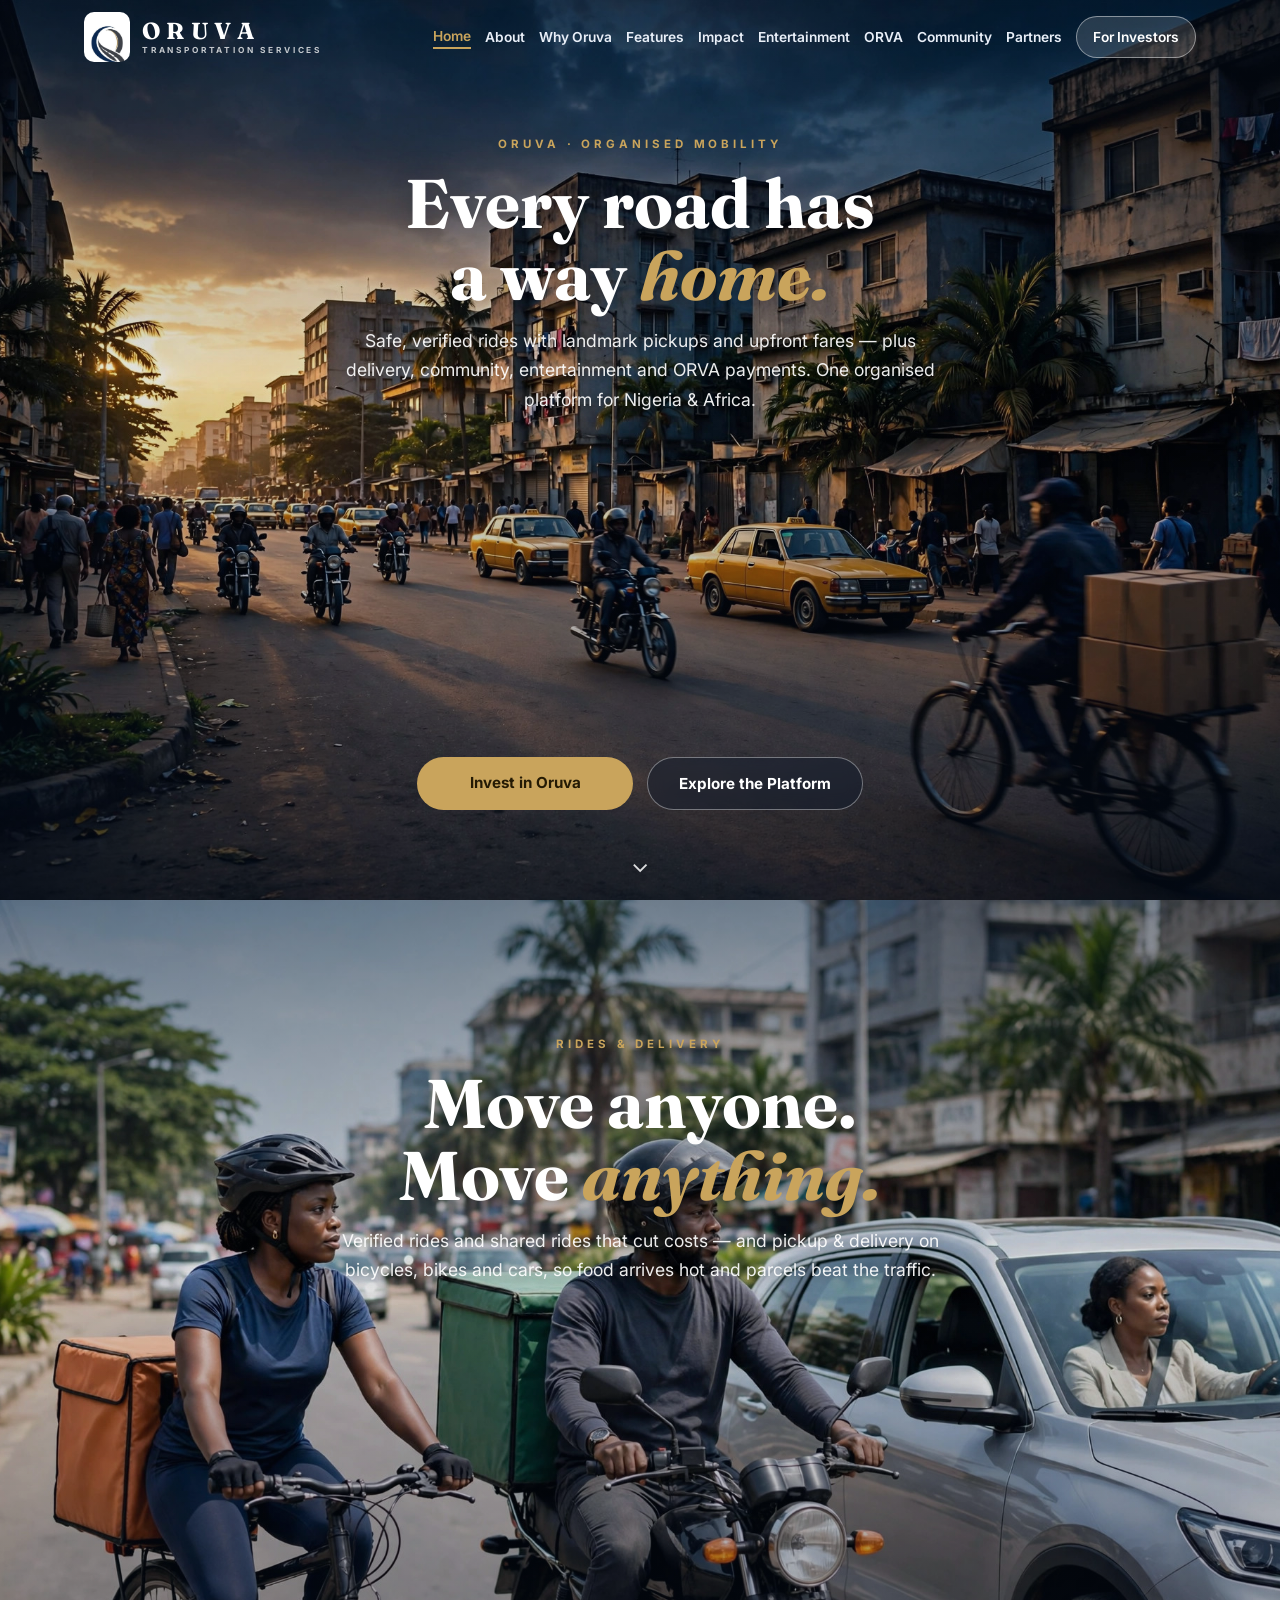
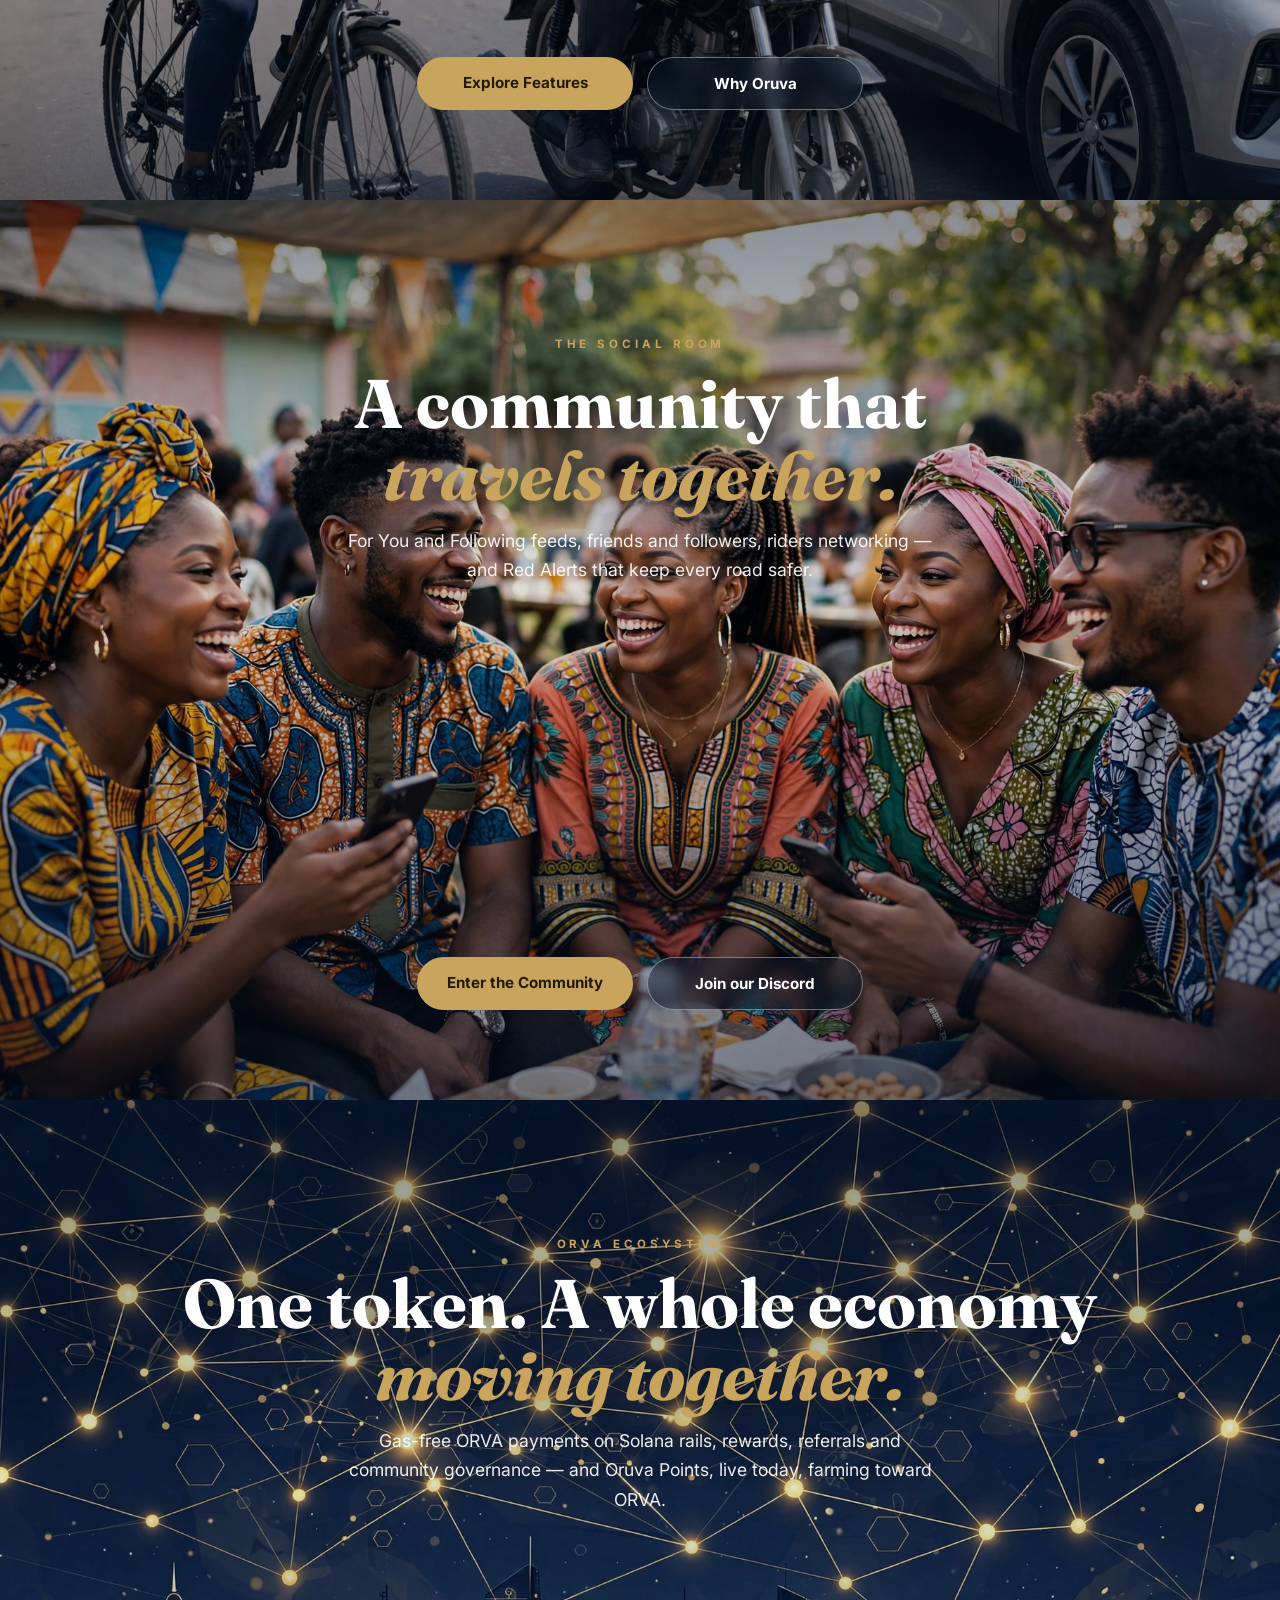
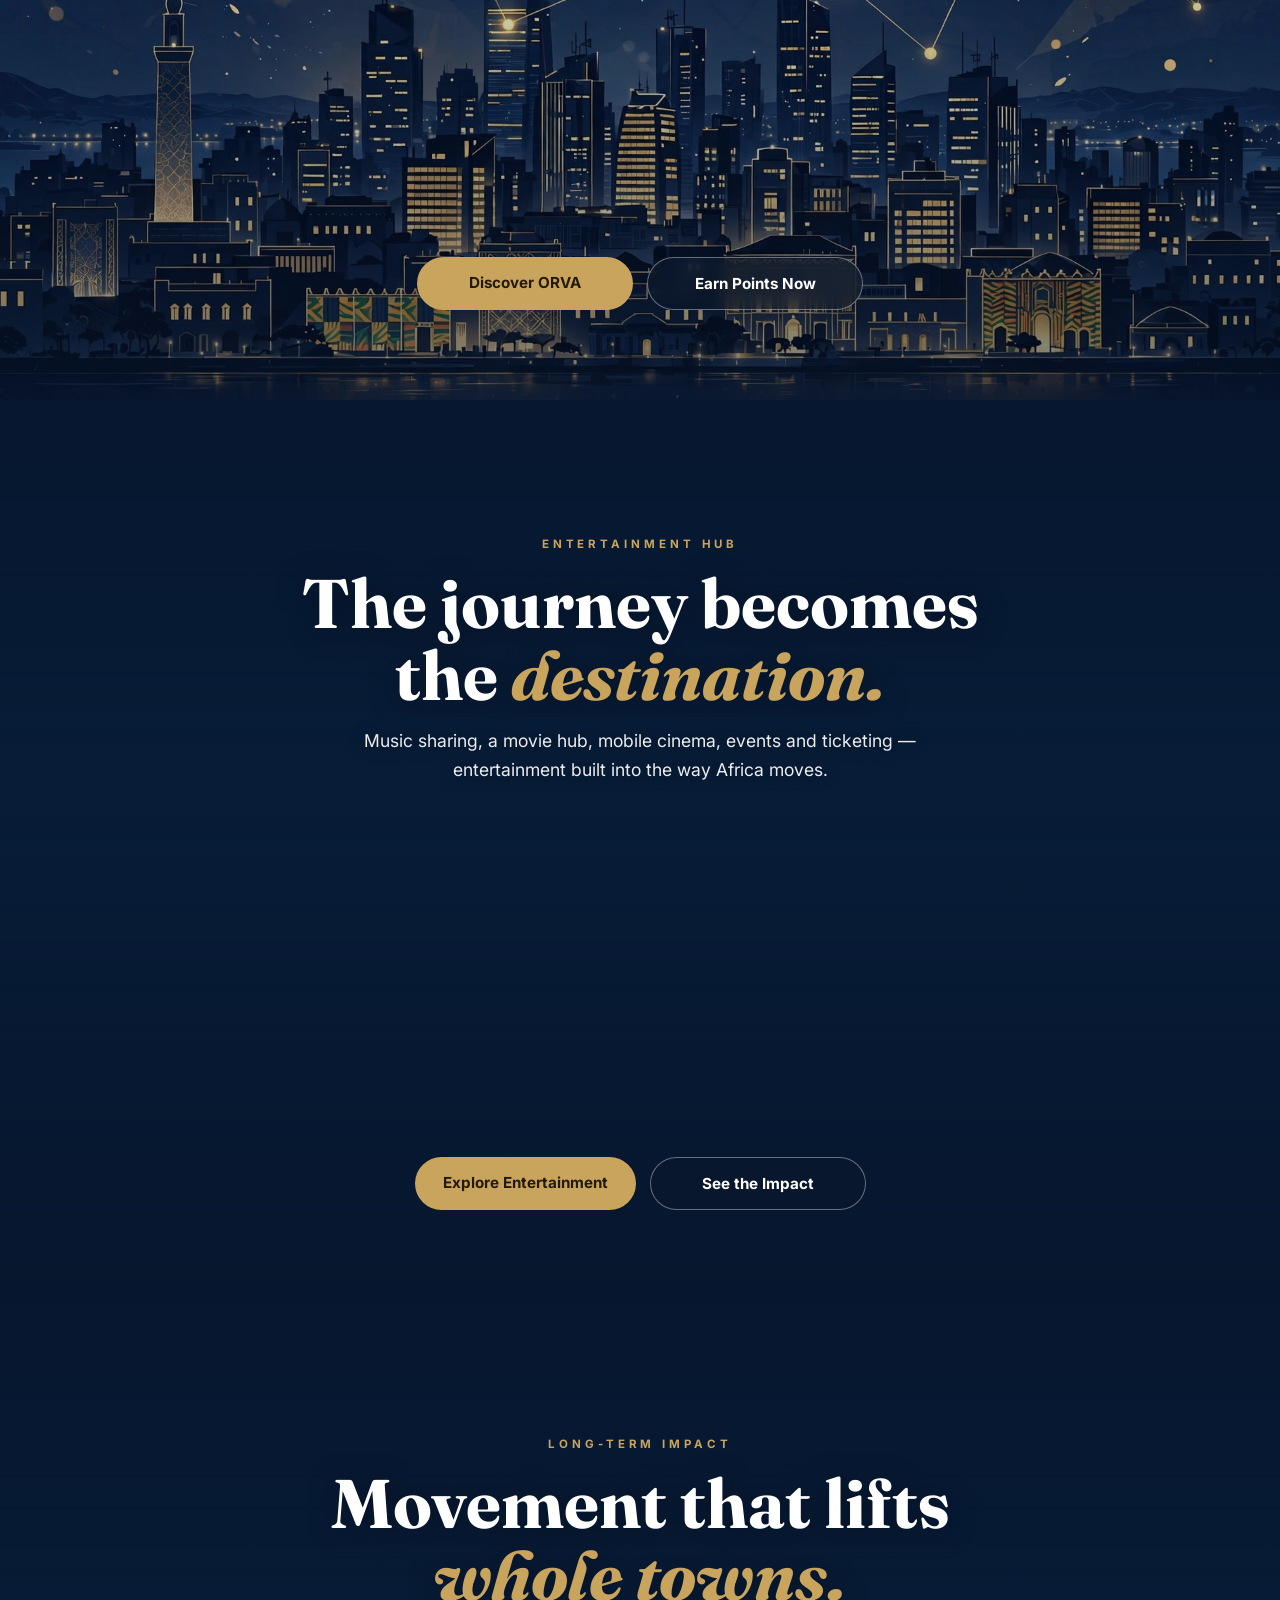
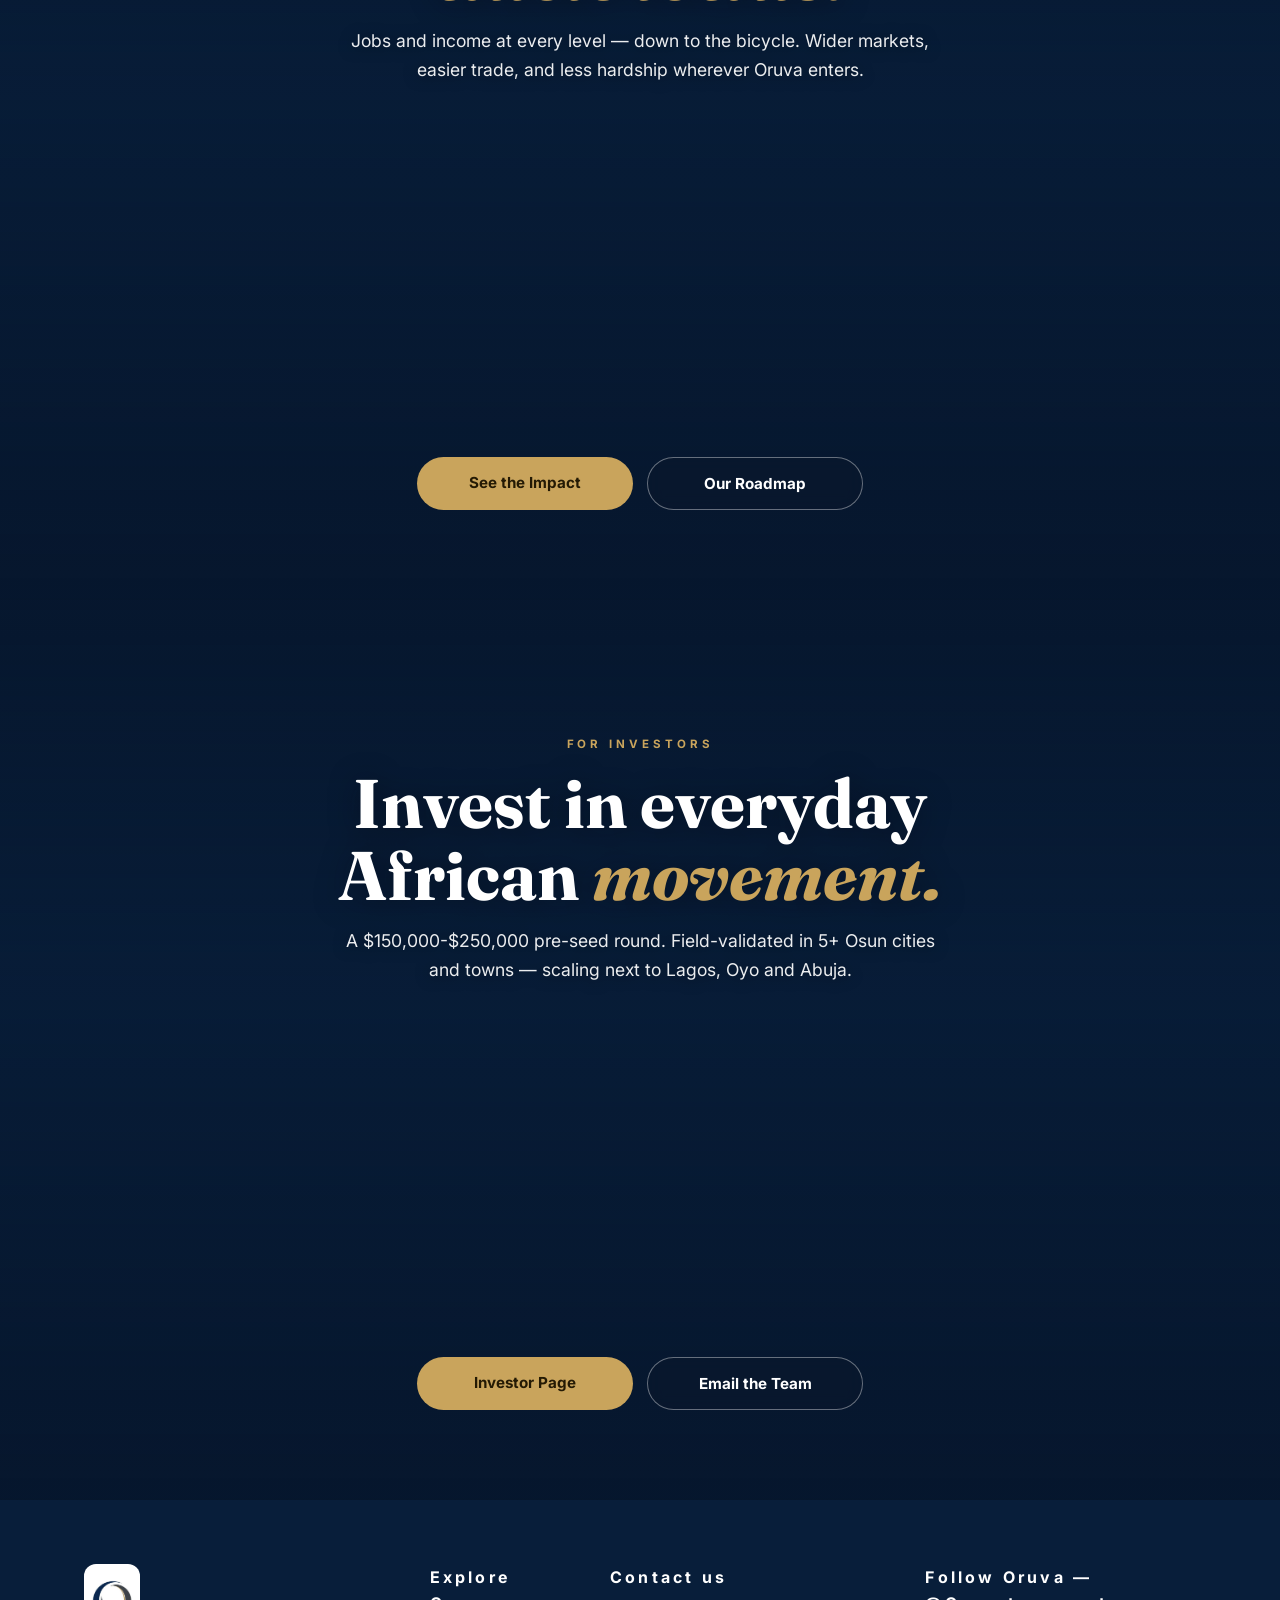
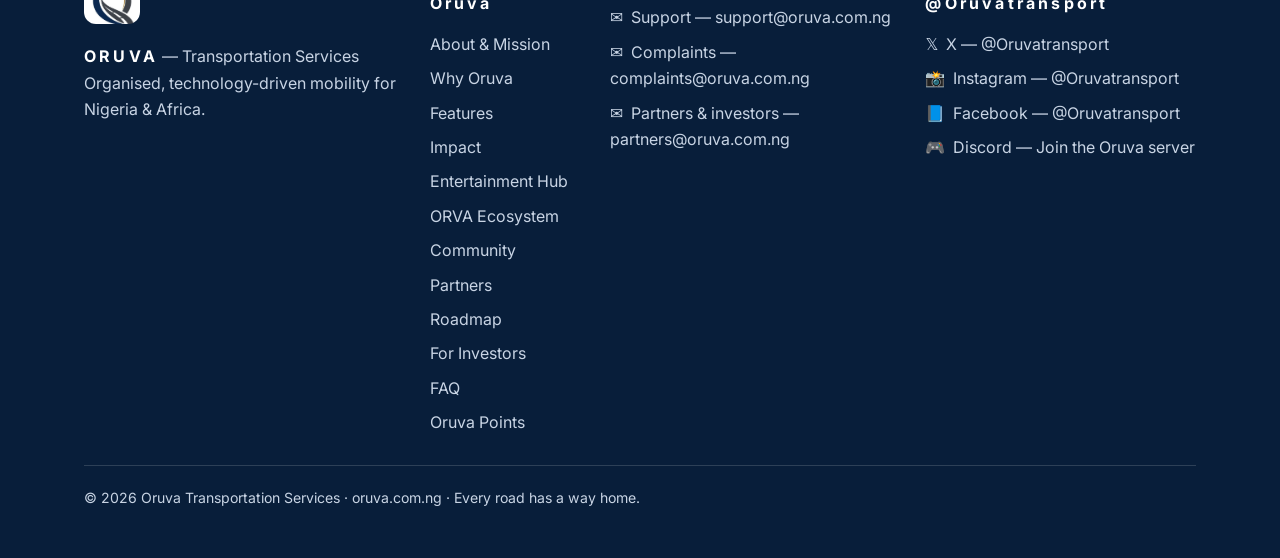
==== index.html @ f787a834 "Give every page a unique header and footer picture" ====
<!DOCTYPE html>
<html lang="en" class="snap-html">
<head>
<meta charset="UTF-8">
<meta name="viewport" content="width=device-width, initial-scale=1.0">
<title>Oruva Transportation Services — Organised Mobility for Nigeria & Africa | oruva.com.ng</title>
<meta name="description" content="Oruva is building the organised mobility ecosystem Nigeria deserves: safe verified rides, shared rides, landmark pickups, upfront fares, fiat and ORVA blockchain payments, an entertainment hub, rider community and real income opportunities for drivers and businesses.">
<link rel="canonical" href="https://oruva.com.ng/">
<meta property="og:type" content="website">
<meta property="og:site_name" content="Oruva Transportation Services">
<meta property="og:title" content="Oruva Transportation Services — Organised Mobility for Nigeria & Africa | oruva.com.ng">
<meta property="og:description" content="Oruva is building the organised mobility ecosystem Nigeria deserves: safe verified rides, shared rides, landmark pickups, upfront fares, fiat and ORVA blockchain payments, an entertainment hub, rider community and real income opportunities for drivers and businesses.">
<meta property="og:url" content="https://oruva.com.ng/">
<meta property="og:image" content="https://oruva.com.ng/assets/oruva-logo.jpg">
<meta name="twitter:card" content="summary_large_image">
<link rel="icon" href="assets/oruva-mark.jpg">
<link rel="preconnect" href="https://fonts.googleapis.com">
<link rel="preconnect" href="https://fonts.gstatic.com" crossorigin>
<link href="https://fonts.googleapis.com/css2?family=Fraunces:opsz,wght@9..144,500;9..144,600;9..144,700&family=Inter:wght@400;500;600;700;800&display=swap" rel="stylesheet">
<link rel="stylesheet" href="styles.css?v=4">
</head>
<body class="tesla-home">
<header class="site-header overlay" id="top">
  <div class="wrap header-inner">
    <a class="brand" href="index.html" aria-label="Oruva home">
      <img src="assets/oruva-mark.jpg" alt="Oruva emblem" class="brand-mark">
      <span class="brand-text">ORUVA<small>TRANSPORTATION SERVICES</small></span>
    </a>
    <button class="nav-toggle" id="navToggle" aria-label="Open menu" aria-expanded="false">☰</button>
    <nav class="main-nav" id="mainNav" aria-label="Main navigation">
      <a href="index.html" class="active">Home</a>
      <a href="about.html">About</a>
      <a href="why-oruva.html">Why Oruva</a>
      <a href="features.html">Features</a>
      <a href="impact.html">Impact</a>
      <a href="entertainment.html">Entertainment</a>
      <a href="orva.html">ORVA</a>
      <a href="community.html">Community</a>
      <a href="partners.html">Partners</a>
      <a class="nav-cta" href="investors.html">For Investors</a>
    </nav>
  </div>
</header>
<main>
<section class="panel" id="home">
    <div class="panel-bg" style="--hero-img:url('assets/img/hero-street.jpg');--hero-pos:center"></div>
    <div class="panel-top reveal">
      <p class="panel-eyebrow">Oruva · Organised Mobility</p>
      <h1>Every road has<br>a way <em>home.</em></h1>
      <p class="panel-sub">Safe, verified rides with landmark pickups and upfront fares — plus delivery, community, entertainment and ORVA payments. One organised platform for Nigeria & Africa.</p>
    </div>
    <div class="panel-actions reveal"><a class="pbtn pbtn-gold" href="investors.html">Invest in Oruva</a><a class="pbtn pbtn-glass" href="#rides">Explore the Platform</a></div><a class="scroll-cue" href="#rides" aria-label="Scroll to explore">⌄</a>
  </section>
  <section class="panel" id="rides">
    <div class="panel-bg" style="--hero-img:url('assets/img/hero-transport.jpg');--hero-pos:center"></div>
    <div class="panel-top reveal">
      <p class="panel-eyebrow">Rides & Delivery</p>
      <h2>Move anyone.<br>Move <em>anything.</em></h2>
      <p class="panel-sub">Verified rides and shared rides that cut costs — and pickup & delivery on bicycles, bikes and cars, so food arrives hot and parcels beat the traffic.</p>
    </div>
    <div class="panel-actions reveal"><a class="pbtn pbtn-gold" href="features.html">Explore Features</a><a class="pbtn pbtn-glass" href="why-oruva.html">Why Oruva</a></div>
  </section>
  <section class="panel" id="community">
    <div class="panel-bg" style="--hero-img:url('assets/img/hero-community.jpg');--hero-pos:top"></div>
    <div class="panel-top reveal">
      <p class="panel-eyebrow">The Social Room</p>
      <h2>A community that<br><em>travels together.</em></h2>
      <p class="panel-sub">For You and Following feeds, friends and followers, riders networking — and Red Alerts that keep every road safer.</p>
    </div>
    <div class="panel-actions reveal"><a class="pbtn pbtn-gold" href="community.html">Enter the Community</a><a class="pbtn pbtn-glass" href="https://discord.gg/6G67trYsMw">Join our Discord</a></div>
  </section>
  <section class="panel" id="orva">
    <div class="panel-bg" style="--hero-img:url('assets/img/hero-blockchain.jpg');--hero-pos:center"></div>
    <div class="panel-top reveal">
      <p class="panel-eyebrow">ORVA Ecosystem</p>
      <h2>One token. A whole economy<br><em>moving together.</em></h2>
      <p class="panel-sub">Gas-free ORVA payments on Solana rails, rewards, referrals and community governance — and Oruva Points, live today, farming toward ORVA.</p>
    </div>
    <div class="panel-actions reveal"><a class="pbtn pbtn-gold" href="orva.html">Discover ORVA</a><a class="pbtn pbtn-glass" href="https://points.oruva.com.ng">Earn Points Now</a></div>
  </section>
  <section class="panel" id="entertainment">
    <div class="panel-bg" style="--hero-img:url('assets/img/hero-cinema.jpg');--hero-pos:center"></div>
    <div class="panel-top reveal">
      <p class="panel-eyebrow">Entertainment Hub</p>
      <h2>The journey becomes<br>the <em>destination.</em></h2>
      <p class="panel-sub">Music sharing, a movie hub, mobile cinema, events and ticketing — entertainment built into the way Africa moves.</p>
    </div>
    <div class="panel-actions reveal"><a class="pbtn pbtn-gold" href="entertainment.html">Explore Entertainment</a><a class="pbtn pbtn-glass" href="impact.html">See the Impact</a></div>
  </section>
  <section class="panel" id="impact">
    <div class="panel-bg" style="--hero-img:url('assets/img/hero-bus.jpg');--hero-pos:center"></div>
    <div class="panel-top reveal">
      <p class="panel-eyebrow">Long-Term Impact</p>
      <h2>Movement that lifts<br><em>whole towns.</em></h2>
      <p class="panel-sub">Jobs and income at every level — down to the bicycle. Wider markets, easier trade, and less hardship wherever Oruva enters.</p>
    </div>
    <div class="panel-actions reveal"><a class="pbtn pbtn-gold" href="impact.html">See the Impact</a><a class="pbtn pbtn-glass" href="roadmap.html">Our Roadmap</a></div>
  </section>
  <section class="panel" id="invest">
    <div class="panel-bg" style="--hero-img:url('assets/img/hero-highway.jpg');--hero-pos:center"></div>
    <div class="panel-top reveal">
      <p class="panel-eyebrow">For Investors</p>
      <h2>Invest in everyday<br>African <em>movement.</em></h2>
      <p class="panel-sub">A $150,000-$250,000 pre-seed round. Field-validated in 5+ Osun cities and towns — scaling next to Lagos, Oyo and Abuja.</p>
    </div>
    <div class="panel-actions reveal"><a class="pbtn pbtn-gold" href="investors.html">Investor Page</a><a class="pbtn pbtn-glass" href="mailto:partners@oruva.com.ng">Email the Team</a></div>
  </section>
</main>
<footer class="site-footer">
  <div class="wrap footer-inner">
    <div>
      <img src="assets/oruva-mark.jpg" alt="Oruva emblem" class="footer-mark">
      <p><strong>ORUVA</strong> — Transportation Services<br>Organised, technology-driven mobility for Nigeria &amp; Africa.</p>
    </div>
    <nav aria-label="Footer">
      <strong class="footer-heading">Explore Oruva</strong>
      <a href="about.html">About &amp; Mission</a><a href="why-oruva.html">Why Oruva</a><a href="features.html">Features</a>
      <a href="impact.html">Impact</a><a href="entertainment.html">Entertainment Hub</a><a href="orva.html">ORVA Ecosystem</a>
      <a href="community.html">Community</a><a href="partners.html">Partners</a><a href="roadmap.html">Roadmap</a>
      <a href="investors.html">For Investors</a><a href="faq.html">FAQ</a>
      <a href="https://points.oruva.com.ng">Oruva Points</a>
    </nav>
    <nav aria-label="Contact Oruva by email">
      <strong class="footer-heading">Contact us</strong>
      <a href="mailto:support@oruva.com.ng">✉️ &nbsp;Support — support@oruva.com.ng</a>
      <a href="mailto:complaints@oruva.com.ng">✉️ &nbsp;Complaints — complaints@oruva.com.ng</a>
      <a href="mailto:partners@oruva.com.ng">✉️ &nbsp;Partners &amp; investors — partners@oruva.com.ng</a>
    </nav>
    <nav aria-label="Official social media">
      <strong class="footer-heading">Follow Oruva — @Oruvatransport</strong>
      <a href="https://x.com/Oruvatransport" target="_blank" rel="noopener">𝕏 &nbsp;X — @Oruvatransport</a>
      <a href="https://www.instagram.com/Oruvatransport" target="_blank" rel="noopener">📸 &nbsp;Instagram — @Oruvatransport</a>
      <a href="https://www.facebook.com/Oruvatransport" target="_blank" rel="noopener">📘 &nbsp;Facebook — @Oruvatransport</a>
      <a href="https://discord.gg/6G67trYsMw" target="_blank" rel="noopener">🎮 &nbsp;Discord — Join the Oruva server</a>
    </nav>
    <p class="footer-base">© 2026 Oruva Transportation Services · oruva.com.ng · Every road has a way home.</p>
  </div>
</footer>
<script src="app.js?v=2"></script>
</body>
</html>
---- styles.css ----
:root{
  --navy:#081e3a; --navy2:#0b2a4a; --ink:#1c2430; --muted:#5b6675;
  --gold:#c9a45c; --gold-dark:#a9853d; --ivory:#f7f5f0; --card:#ffffff;
  --line:#e6e0d2; --radius:18px;
  --shadow:0 18px 50px rgba(8,30,58,.14);
}
*{box-sizing:border-box} html{scroll-behavior:smooth;scroll-padding-top:96px}
body{margin:0;font-family:Inter,system-ui,-apple-system,"Segoe UI",sans-serif;color:var(--ink);background:#fff;line-height:1.65}
h1,h2,h3{font-family:Fraunces,Georgia,serif;line-height:1.15;color:var(--navy);margin:0 0 .6em}
h2{font-size:clamp(1.9rem,4vw,2.9rem)} h3{font-size:1.25rem}
p{margin:0 0 1em} a{color:var(--navy2)} img{max-width:100%}
.wrap{max-width:1160px;margin:0 auto;padding:0 24px}
.eyebrow{text-transform:uppercase;letter-spacing:.22em;font-size:.78rem;font-weight:800;color:var(--gold-dark);margin-bottom:14px}
.eyebrow.gold{color:var(--gold)}
.section{padding:96px 0}.section-soft{background:var(--ivory)}
.section-dark{background:linear-gradient(160deg,var(--navy) 0%,var(--navy2) 70%,#123a63 100%);color:#e9eef5}
.section-dark h2,.section-dark h3{color:#fff}
.subhead{font-size:1.45rem;margin-top:44px}
.section-intro{max-width:760px;font-size:1.08rem;color:var(--muted)}
.section-dark .subhead{font-size:1.45rem;margin-top:44px}
.section-intro{color:#c8d4e4}
.note{font-size:.92rem;color:var(--muted);max-width:760px}
.light-note{color:#b9c8db}
.two-col{display:grid;grid-template-columns:1fr 1fr;gap:36px;font-size:1.05rem}
.two-col.light{color:#dbe5f1}

/* Header */
.site-header{position:sticky;top:0;z-index:50;background:rgba(255,255,255,.94);backdrop-filter:blur(10px);border-bottom:1px solid var(--line)}
.header-inner{display:flex;align-items:center;justify-content:space-between;gap:20px;padding-top:12px;padding-bottom:12px}
.brand{display:flex;align-items:center;gap:12px;text-decoration:none;color:var(--navy)}
.brand-mark{width:46px;height:50px;object-fit:cover;border-radius:10px}
.brand-text{font-family:Fraunces,Georgia,serif;font-weight:700;font-size:1.45rem;letter-spacing:.28em;line-height:1;display:flex;flex-direction:column;gap:4px}
.brand-text small{font-family:Inter,sans-serif;font-size:.52rem;letter-spacing:.34em;font-weight:700;color:var(--gold-dark)}
.main-nav{display:flex;gap:18px;align-items:center;flex-wrap:wrap}
.main-nav a{text-decoration:none;font-size:.9rem;font-weight:600;color:var(--ink);white-space:nowrap}
.main-nav a:hover{color:var(--gold-dark)}
.main-nav .nav-cta{background:var(--navy);color:#fff;padding:9px 16px;border-radius:999px}
.main-nav .nav-cta:hover{background:var(--gold-dark);color:#fff}
.nav-toggle{display:none;background:none;border:1px solid var(--line);border-radius:10px;font-size:1.2rem;padding:6px 12px;cursor:pointer}

/* Hero */
.hero{background:radial-gradient(1000px 500px at 85% -10%,#f3e8cf 0%,transparent 55%),linear-gradient(180deg,#fdfcf9,var(--ivory));padding:84px 0 96px}
.hero-grid{display:grid;grid-template-columns:1.15fr .85fr;gap:52px;align-items:center}
.hero h1{font-size:clamp(2.7rem,6vw,4.4rem)}
.hero h1 em{font-style:italic;color:var(--gold-dark)}
.lede{font-size:1.14rem;color:#3c4757;max-width:620px}
.hero-actions{display:flex;gap:14px;flex-wrap:wrap;margin:28px 0 36px}
.btn{display:inline-block;text-decoration:none;font-weight:700;padding:14px 26px;border-radius:999px;transition:.2s}
.btn-gold{background:var(--gold);color:var(--navy)}
.btn-gold:hover{background:var(--gold-dark);color:#fff}
.btn-ghost{border:2px solid var(--navy);color:var(--navy)}
.btn-ghost:hover{background:var(--navy);color:#fff}
.btn-ghost-light{border:2px solid #fff;color:#fff}
.btn-ghost-light:hover{background:#fff;color:var(--navy)}
.hero-stats{list-style:none;display:grid;grid-template-columns:repeat(3,1fr);gap:18px;padding:0;margin:0}
.hero-stats strong{display:block;font-family:Fraunces,serif;font-size:2rem;color:var(--navy)}
.hero-stats span{font-size:.85rem;color:var(--muted)}
.hero-card{background:#fff;border:1px solid var(--line);border-radius:24px;box-shadow:var(--shadow);padding:22px;text-align:center}
.hero-card img{border-radius:14px}
.hero-card-note{margin-top:14px;font-size:.9rem;color:var(--muted)}
.dot{display:inline-block;width:9px;height:9px;border-radius:50%;background:#2e9e5b;margin-right:6px}

/* Cards */
.cards{display:grid;gap:20px;margin-top:36px}
.cards-3{grid-template-columns:repeat(3,1fr)}
.card{background:var(--card);border:1px solid var(--line);border-radius:var(--radius);padding:26px;box-shadow:0 6px 24px rgba(8,30,58,.05)}
.card .icon{font-size:1.5rem;display:block;margin-bottom:10px}
.dark-card{background:rgba(255,255,255,.06);border-color:rgba(255,255,255,.16);color:#e9eef5}
.dark-card p{color:#c8d4e4}

/* Compare */
.compare{display:grid;grid-template-columns:1fr 1fr;gap:22px;margin-top:36px}
.compare-col{border-radius:var(--radius);padding:30px}
.problem-col{background:#fdf1ec;border:1px solid #f0d4c8}
.solution-col{background:#eef6ef;border:1px solid #cfe5d2}
.compare-col ul{padding-left:20px;margin:0}.compare-col li{margin-bottom:12px}

/* Gap list */
.gap-list{display:grid;grid-template-columns:1fr 1fr;gap:20px;margin-top:36px}
.gap-item{border-left:4px solid var(--gold);background:var(--ivory);border-radius:0 var(--radius) var(--radius) 0;padding:22px 26px}

/* Partner grid */
.partner-grid{display:grid;grid-template-columns:repeat(3,1fr);gap:14px;margin:30px 0}
.partner-grid span{background:#fff;border:1px solid var(--line);border-radius:999px;padding:12px 18px;text-align:center;font-weight:600;color:var(--navy)}

/* Roadmap */
.roadmap{list-style:none;padding:0;margin:36px 0 0;counter-reset:step}
.roadmap li{position:relative;padding:0 0 32px 64px}
.roadmap li::before{counter-increment:step;content:counter(step);position:absolute;left:0;top:0;width:44px;height:44px;border-radius:50%;background:var(--navy);color:#fff;font-family:Fraunces,serif;font-weight:700;display:flex;align-items:center;justify-content:center}
.roadmap li::after{content:"";position:absolute;left:21px;top:50px;bottom:0;width:2px;background:var(--line)}
.roadmap li:last-child::after{display:none}
.roadmap strong{display:block;font-family:Fraunces,serif;font-size:1.3rem;color:var(--navy);margin-bottom:4px}
.roadmap span{color:var(--muted)}

/* FAQ */
.faq details{background:var(--ivory);border:1px solid var(--line);border-radius:14px;padding:18px 22px;margin-bottom:12px}
.faq summary{font-weight:700;color:var(--navy);cursor:pointer}
.faq p{margin:10px 0 0;color:#3c4757}

.investor-actions{display:flex;gap:14px;flex-wrap:wrap;margin-top:30px}

/* Footer */
.site-footer{background:var(--navy);color:#c8d4e4;padding:64px 0 34px}
.footer-inner{display:grid;grid-template-columns:1.05fr .5fr .95fr .9fr;gap:30px}
.footer-mark{width:56px;height:60px;object-fit:cover;border-radius:12px;margin-bottom:12px}
.site-footer strong{color:#fff;letter-spacing:.2em}
.site-footer nav{display:flex;flex-direction:column;gap:8px}
.site-footer nav a{color:#c8d4e4;text-decoration:none}.site-footer nav a:hover{color:var(--gold)}
.footer-base{grid-column:1/-1;border-top:1px solid rgba(255,255,255,.15);padding-top:20px;font-size:.88rem}

/* Reveal */
.reveal{opacity:0;transform:translateY(18px);transition:opacity .7s ease,transform .7s ease}
.reveal.visible{opacity:1;transform:none}
@media (prefers-reduced-motion:reduce){.reveal{opacity:1;transform:none;transition:none}html{scroll-behavior:auto}}

/* Responsive */
@media (max-width:980px){
  .cards-3,.partner-grid{grid-template-columns:1fr 1fr}
  .hero-grid,.two-col,.compare,.gap-list,.footer-inner{grid-template-columns:1fr}
  .hero-stats{grid-template-columns:1fr 1fr}
}
@media (max-width:680px){
  .cards-3,.partner-grid,.hero-stats{grid-template-columns:1fr}
  .section{padding:64px 0}
  .nav-toggle{display:block}
  .main-nav{display:none;position:absolute;top:100%;left:0;right:0;background:#fff;flex-direction:column;align-items:flex-start;padding:18px 24px;border-bottom:1px solid var(--line);box-shadow:var(--shadow)}
  .main-nav.open{display:flex}
  .site-header{position:sticky}
  .header-inner{position:relative}
}

.alert-card{border:1.5px solid #d64541;background:#fdf1f0}
.alert-card h3{color:#a02c28}

.footer-heading{display:block;color:#fff;margin-bottom:6px;letter-spacing:.04em}
.footer-static{color:#c8d4e4}

/* === MULTI-PAGE WALLPAPERS & NAV === */
.main-nav{gap:14px}
.main-nav a{font-size:.86rem}
.main-nav a.active{color:var(--gold-dark);border-bottom:2px solid var(--gold)}
.main-nav .nav-cta.active{background:var(--gold-dark);color:#fff;border-bottom:none}
.page-hero{position:relative;padding:118px 0 88px;background:linear-gradient(160deg,var(--navy) 0%,var(--navy2) 72%,#123a63 100%);color:#eaf0f8;overflow:hidden}
.page-hero::before{content:"";position:absolute;inset:0;background:repeating-linear-gradient(45deg,rgba(201,164,92,.05) 0 2px,transparent 2px 16px);pointer-events:none}
.page-hero::after{content:"";position:absolute;right:-70px;top:50%;transform:translateY(-50%);width:400px;height:400px;border-radius:50%;background:url('assets/oruva-mark.jpg') center/cover;opacity:.07;pointer-events:none}
.page-hero.has-img{background-image:linear-gradient(102deg,rgba(5,18,38,.88) 30%,rgba(5,18,38,.55) 65%,rgba(5,18,38,.35)),var(--hero-img);background-size:cover;background-position:var(--hero-pos,center)}
.page-hero.has-img::before{background:linear-gradient(180deg,transparent 55%,rgba(5,18,38,.55))}
.page-hero.tall{padding:148px 0 118px}
.page-hero-inner{position:relative;z-index:2;max-width:800px}
.page-hero h1{color:#fff;font-size:clamp(2.4rem,5.4vw,4rem);margin-bottom:.35em}
.page-hero h1 em{color:var(--gold);font-style:italic}
.page-hero .eyebrow{color:var(--gold)}
.page-hero .hero-sub{font-size:1.16rem;color:#cfdaea;max-width:640px;margin:0}
.page-hero .lede{color:#dbe5f1;font-size:1.14rem;max-width:640px}
.page-hero .hero-actions{display:flex;gap:14px;flex-wrap:wrap;margin-top:28px}
.page-hero .hero-stats{display:flex;gap:34px;flex-wrap:wrap;list-style:none;margin:40px 0 0;padding:24px 0 0;border-top:1px solid rgba(255,255,255,.22)}
.page-hero .hero-stats li{max-width:230px}
.page-hero .hero-stats strong{display:block;font-family:Fraunces,Georgia,serif;font-size:1.9rem;color:var(--gold)}
.page-hero .hero-stats span{font-size:.86rem;color:#c8d4e4}
.explore-grid{display:grid;grid-template-columns:repeat(3,1fr);gap:22px}
.explore-card{display:block;text-decoration:none;background:var(--card);border:1px solid var(--line);border-radius:var(--radius);overflow:hidden;box-shadow:0 6px 24px rgba(8,30,58,.06);transition:transform .25s ease,box-shadow .25s ease}
.explore-card:hover{transform:translateY(-4px);box-shadow:var(--shadow)}
.explore-media{height:150px;background-size:cover;background-position:center;position:relative}
.explore-media.pattern{background:radial-gradient(500px 200px at 85% -20%,rgba(201,164,92,.35),transparent 60%),linear-gradient(150deg,var(--navy),var(--navy2) 75%,#123a63)}
.explore-media.pattern span{position:absolute;inset:0;display:flex;align-items:center;justify-content:center;font-size:2.4rem}
.explore-body{padding:20px 22px 24px}
.explore-body h3{margin-bottom:.35em}
.explore-body p{color:var(--muted);font-size:.96rem;margin:0 0 10px}
.explore-body .go{font-weight:700;color:var(--gold-dark);font-size:.9rem}
.more-band{background:var(--ivory);border-top:1px solid var(--line);padding:36px 0}
.more-band .pills{display:flex;flex-wrap:wrap;gap:10px}
.more-band a.pill{border:1px solid var(--line);background:#fff;border-radius:999px;padding:8px 16px;text-decoration:none;font-size:.88rem;font-weight:600;color:var(--navy)}
.more-band a.pill:hover{border-color:var(--gold);color:var(--gold-dark)}
.more-band a.pill.active{background:var(--navy);color:#fff;border-color:var(--navy)}
.cta-band{background:linear-gradient(150deg,var(--navy),var(--navy2) 75%,#123a63);color:#e9eef5}
.cta-band h2{color:#fff}
.cta-band .hero-actions{display:flex;gap:14px;flex-wrap:wrap;margin-top:10px}
@media (max-width:980px){.explore-grid{grid-template-columns:1fr 1fr}}
@media (max-width:620px){.explore-grid{grid-template-columns:1fr}.page-hero{padding:88px 0 64px}.page-hero.tall{padding:104px 0 84px}}

/* === V3: LIVING WALLPAPERS, PHOTO BANDS, TEXTURES === */
.page-hero .hero-bg{position:absolute;inset:0;background-image:linear-gradient(102deg,rgba(5,18,38,.88) 30%,rgba(5,18,38,.55) 65%,rgba(5,18,38,.38)),var(--hero-img);background-size:cover;background-position:var(--hero-pos,center);z-index:0}
.page-hero.has-img{background:var(--navy)}
.page-hero.has-img::after{display:none}
.page-hero.kenburns .hero-bg{animation:oruva-kb 30s ease-in-out infinite alternate;will-change:transform}
@keyframes oruva-kb{from{transform:scale(1) translateX(0)}to{transform:scale(1.13) translateX(-1.6%)}}
@media (prefers-reduced-motion:reduce){.page-hero.kenburns .hero-bg{animation:none}}
main .section:not(.section-dark):not(.section-soft){background-image:radial-gradient(rgba(201,164,92,.055) 1px,transparent 1.4px);background-size:22px 22px}
.photo-band{position:relative;padding:118px 0;background-image:linear-gradient(rgba(5,18,38,.45),rgba(5,18,38,.62)),var(--band-img);background-size:cover;background-position:center;overflow:hidden}
.photo-band blockquote{font-family:Fraunces,Georgia,serif;font-size:clamp(1.6rem,3.6vw,2.6rem);line-height:1.3;color:#fff;text-align:center;max-width:820px;margin:0 auto;position:relative;padding-top:26px}
.photo-band blockquote::before{content:"";position:absolute;top:0;left:50%;transform:translateX(-50%);width:64px;height:3px;background:var(--gold);border-radius:2px}

/* === V4: TESLA-STYLE FULL-SCREEN HOME === */
.snap-html{scroll-snap-type:y mandatory}
.snap-html .site-footer{scroll-snap-align:start}
body.tesla-home .site-header.overlay{position:fixed;top:0;left:0;right:0;background:transparent;border-bottom:none;box-shadow:none;backdrop-filter:none;-webkit-backdrop-filter:none;transition:background .35s ease,box-shadow .35s ease}
body.tesla-home .site-header.overlay .brand-text{color:#fff}
body.tesla-home .site-header.overlay .brand-text small{color:rgba(255,255,255,.75)}
body.tesla-home .site-header.overlay .nav-toggle{color:#fff;border-color:rgba(255,255,255,.55)}
body.tesla-home .site-header.overlay.scrolled{background:rgba(255,255,255,.94);backdrop-filter:blur(14px);-webkit-backdrop-filter:blur(14px);box-shadow:0 6px 30px rgba(8,30,58,.10)}
body.tesla-home .site-header.overlay.scrolled .brand-text{color:var(--navy)}
body.tesla-home .site-header.overlay.scrolled .brand-text small{color:var(--muted)}
body.tesla-home .site-header.overlay.scrolled .nav-toggle{color:var(--ink);border-color:var(--line)}
@media (min-width:901px){
  body.tesla-home .site-header.overlay .main-nav a{color:#e9eff8}
  body.tesla-home .site-header.overlay .main-nav a.active{color:var(--gold);border-bottom-color:var(--gold)}
  body.tesla-home .site-header.overlay .main-nav .nav-cta{background:rgba(255,255,255,.14);color:#fff;border:1px solid rgba(255,255,255,.45)}
  body.tesla-home .site-header.overlay.scrolled .main-nav a{color:var(--ink)}
  body.tesla-home .site-header.overlay.scrolled .main-nav a.active{color:var(--gold-dark);border-bottom-color:var(--gold)}
  body.tesla-home .site-header.overlay.scrolled .main-nav .nav-cta{background:var(--navy);color:#fff;border:none}
}
.panel{position:relative;height:100svh;min-height:540px;scroll-snap-align:start;scroll-snap-stop:always;overflow:hidden;display:flex;flex-direction:column;background:var(--navy)}
.panel-bg{position:absolute;inset:0;background-image:linear-gradient(180deg,rgba(5,16,34,.48) 0%,rgba(5,16,34,.10) 42%,rgba(5,16,34,.52) 100%),var(--hero-img);background-size:cover;background-position:var(--hero-pos,center);animation:oruva-kb 34s ease-in-out infinite alternate;will-change:transform}
.panel-top{position:relative;z-index:2;text-align:center;padding:15vh 22px 0;color:#fff}
.panel-eyebrow{letter-spacing:.34em;text-transform:uppercase;font-size:.72rem;font-weight:700;color:var(--gold);margin:0 0 14px}
.panel-top h1,.panel-top h2{color:#fff;font-size:clamp(2.3rem,6.2vw,4.3rem);line-height:1.05;margin:0 0 14px;text-shadow:0 2px 30px rgba(3,10,22,.45)}
.panel-top h1 em,.panel-top h2 em{color:var(--gold);font-style:italic}
.panel-sub{max-width:600px;margin:0 auto;color:rgba(255,255,255,.92);font-size:clamp(.98rem,1.6vw,1.1rem);text-shadow:0 1px 14px rgba(3,10,22,.5)}
.panel-actions{position:relative;z-index:2;margin-top:auto;padding:0 22px 10vh;display:flex;gap:14px;justify-content:center;flex-wrap:wrap}
.pbtn{border-radius:999px;padding:13px 28px;font-weight:700;font-size:.95rem;text-decoration:none;min-width:216px;text-align:center;transition:transform .2s ease,background .2s ease}
.pbtn:hover{transform:translateY(-2px)}
.pbtn-gold{background:var(--gold);color:#241a04}
.pbtn-gold:hover{background:var(--gold-dark);color:#fff}
.pbtn-glass{background:rgba(13,24,44,.42);color:#fff;border:1px solid rgba(255,255,255,.38);backdrop-filter:blur(8px);-webkit-backdrop-filter:blur(8px)}
.pbtn-glass:hover{background:rgba(13,24,44,.62)}
.scroll-cue{position:absolute;left:50%;bottom:16px;transform:translateX(-50%);z-index:3;color:rgba(255,255,255,.85);font-size:1.5rem;text-decoration:none;animation:oruva-cue 2.2s ease-in-out infinite}
@keyframes oruva-cue{0%,100%{transform:translate(-50%,0)}50%{transform:translate(-50%,9px)}}
@media (prefers-reduced-motion:reduce){.panel-bg,.scroll-cue{animation:none}}
@media (max-width:768px){.snap-html{scroll-snap-type:y proximity}.panel-top{padding-top:13vh}.pbtn{min-width:0;flex:1 1 148px}.panel-actions{padding-bottom:8vh}}
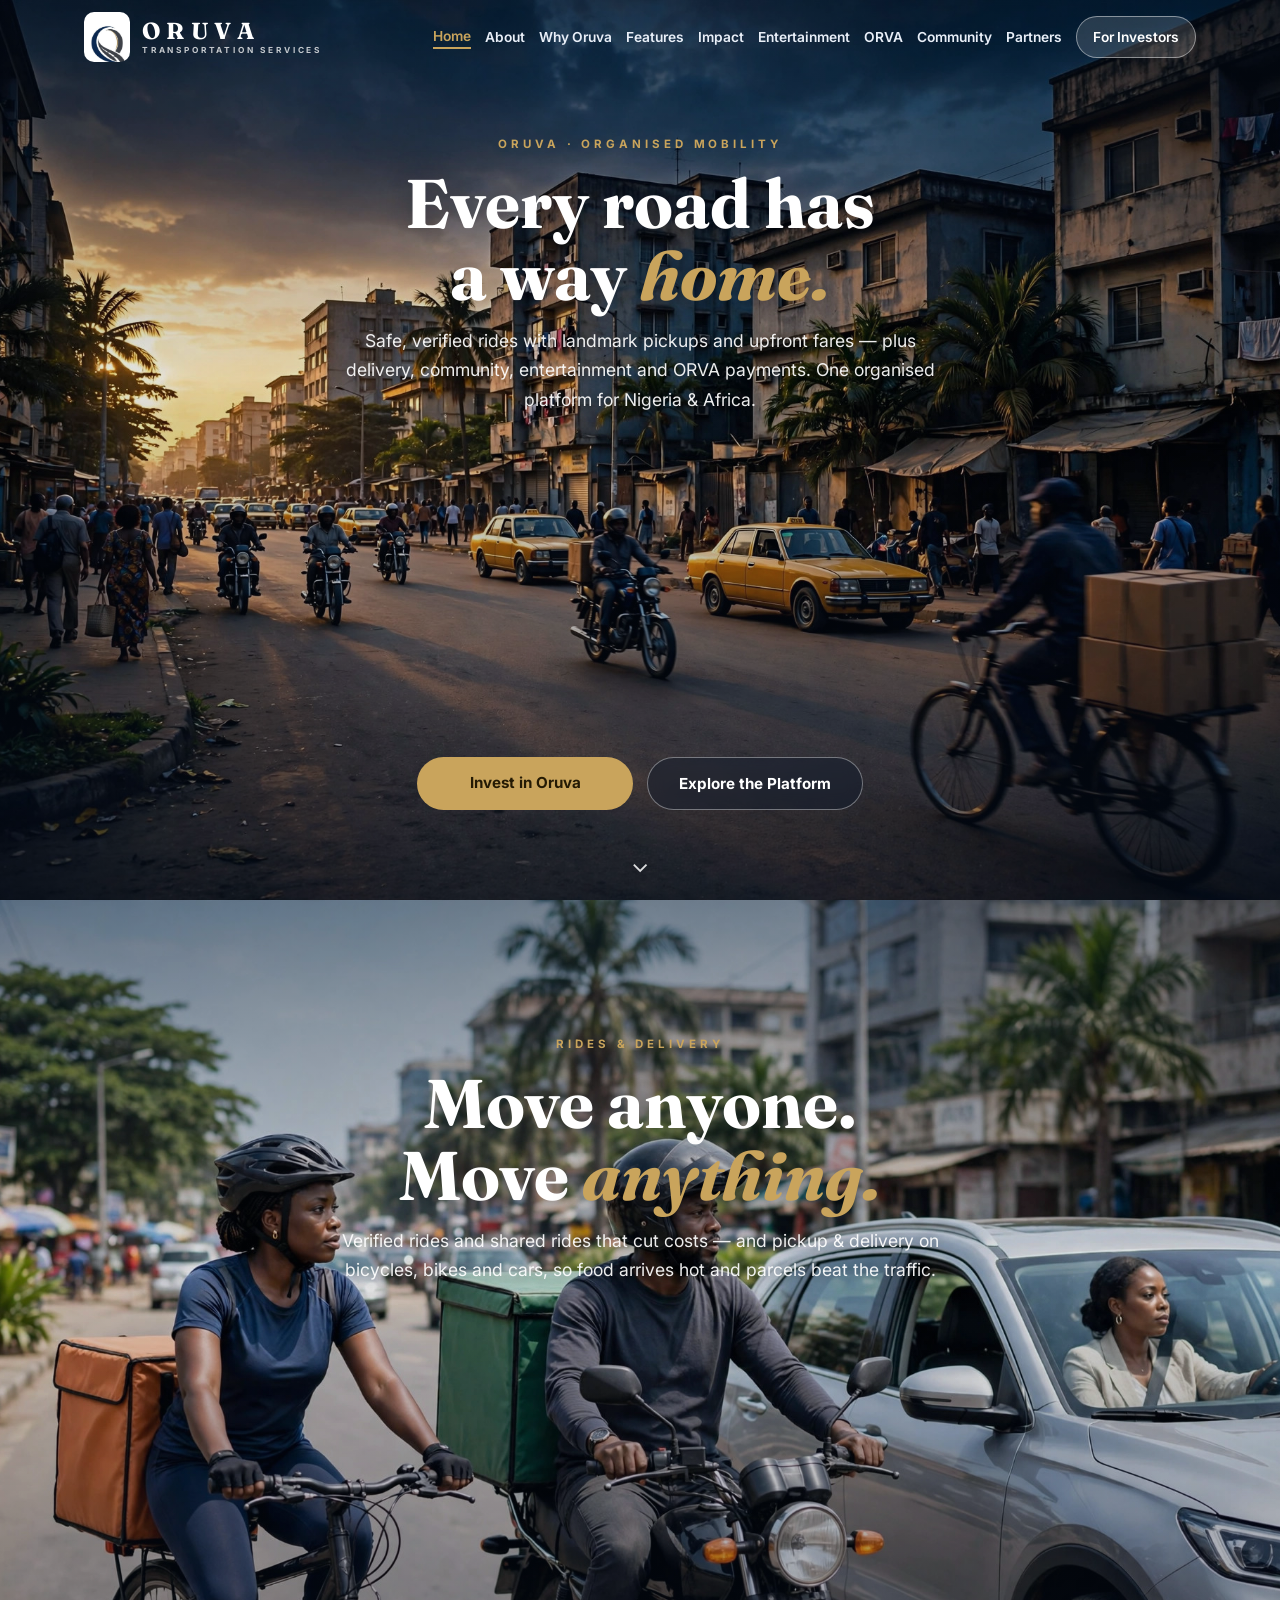
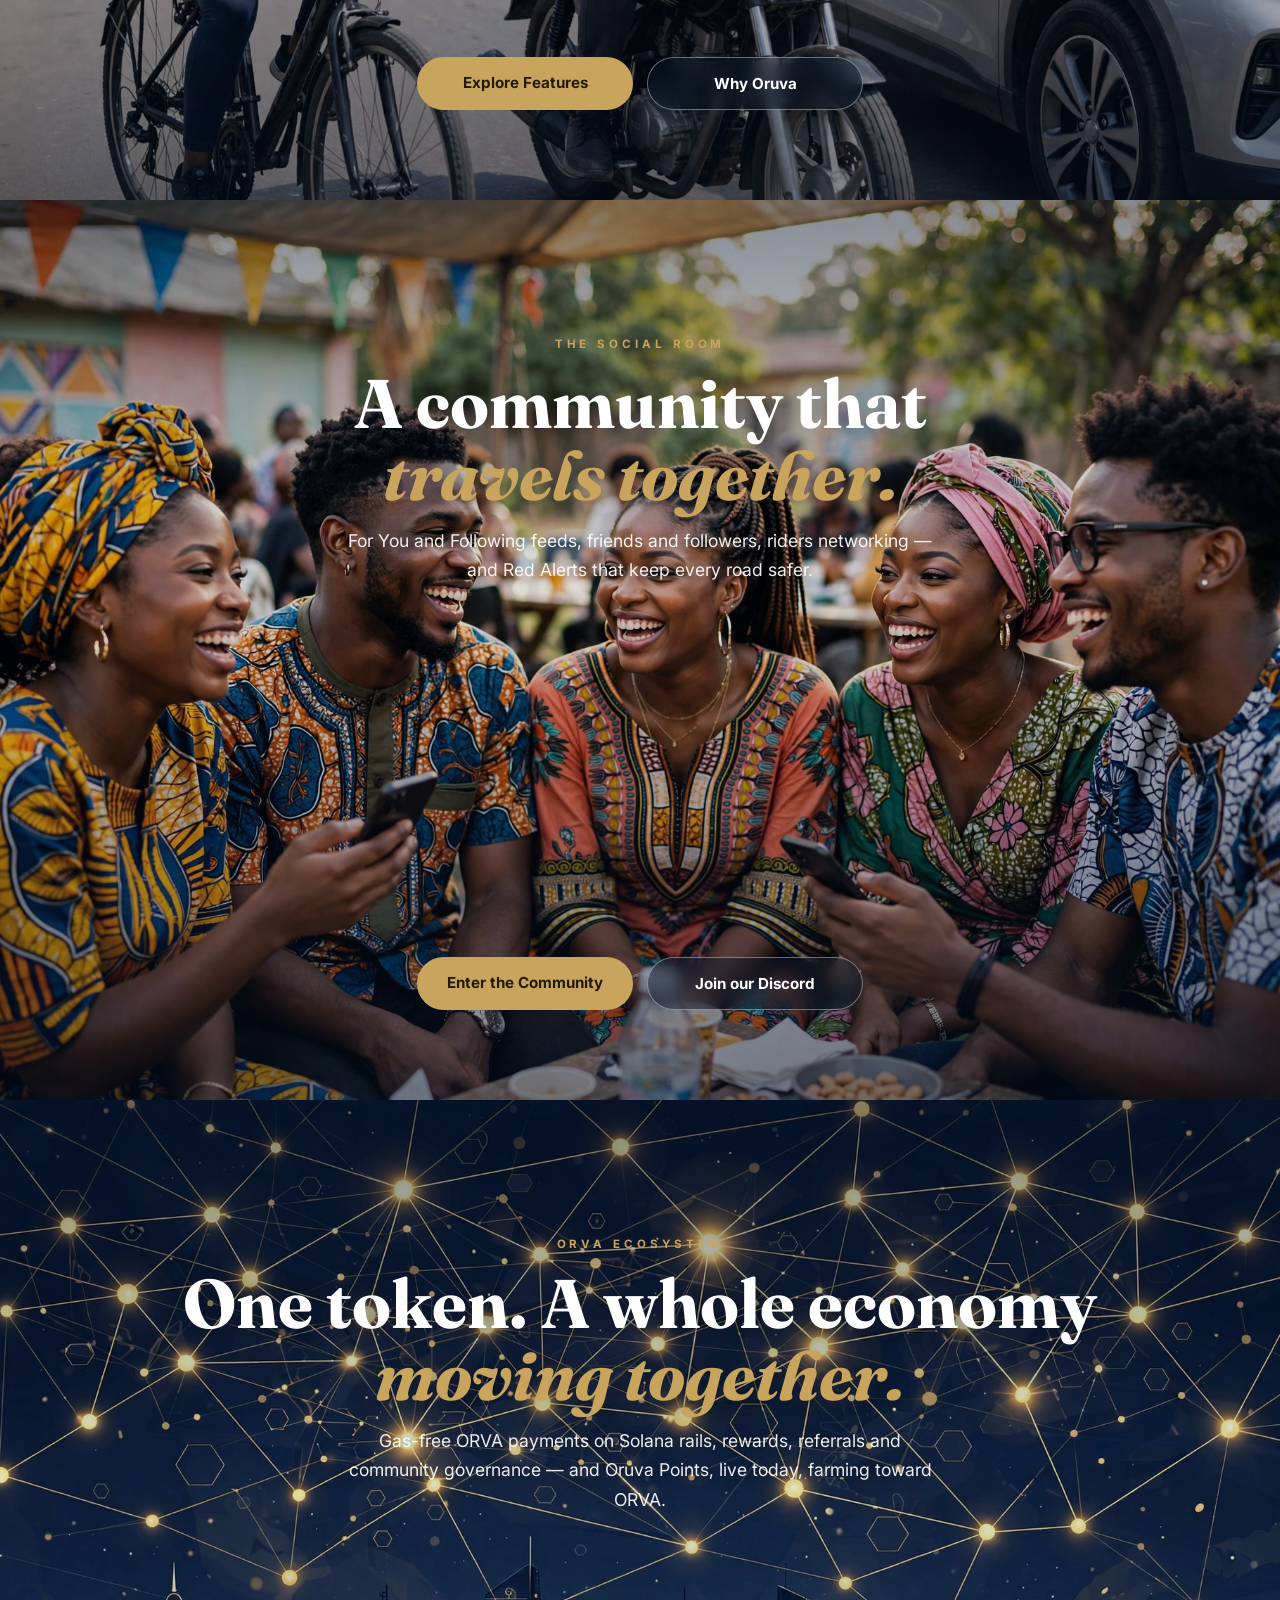
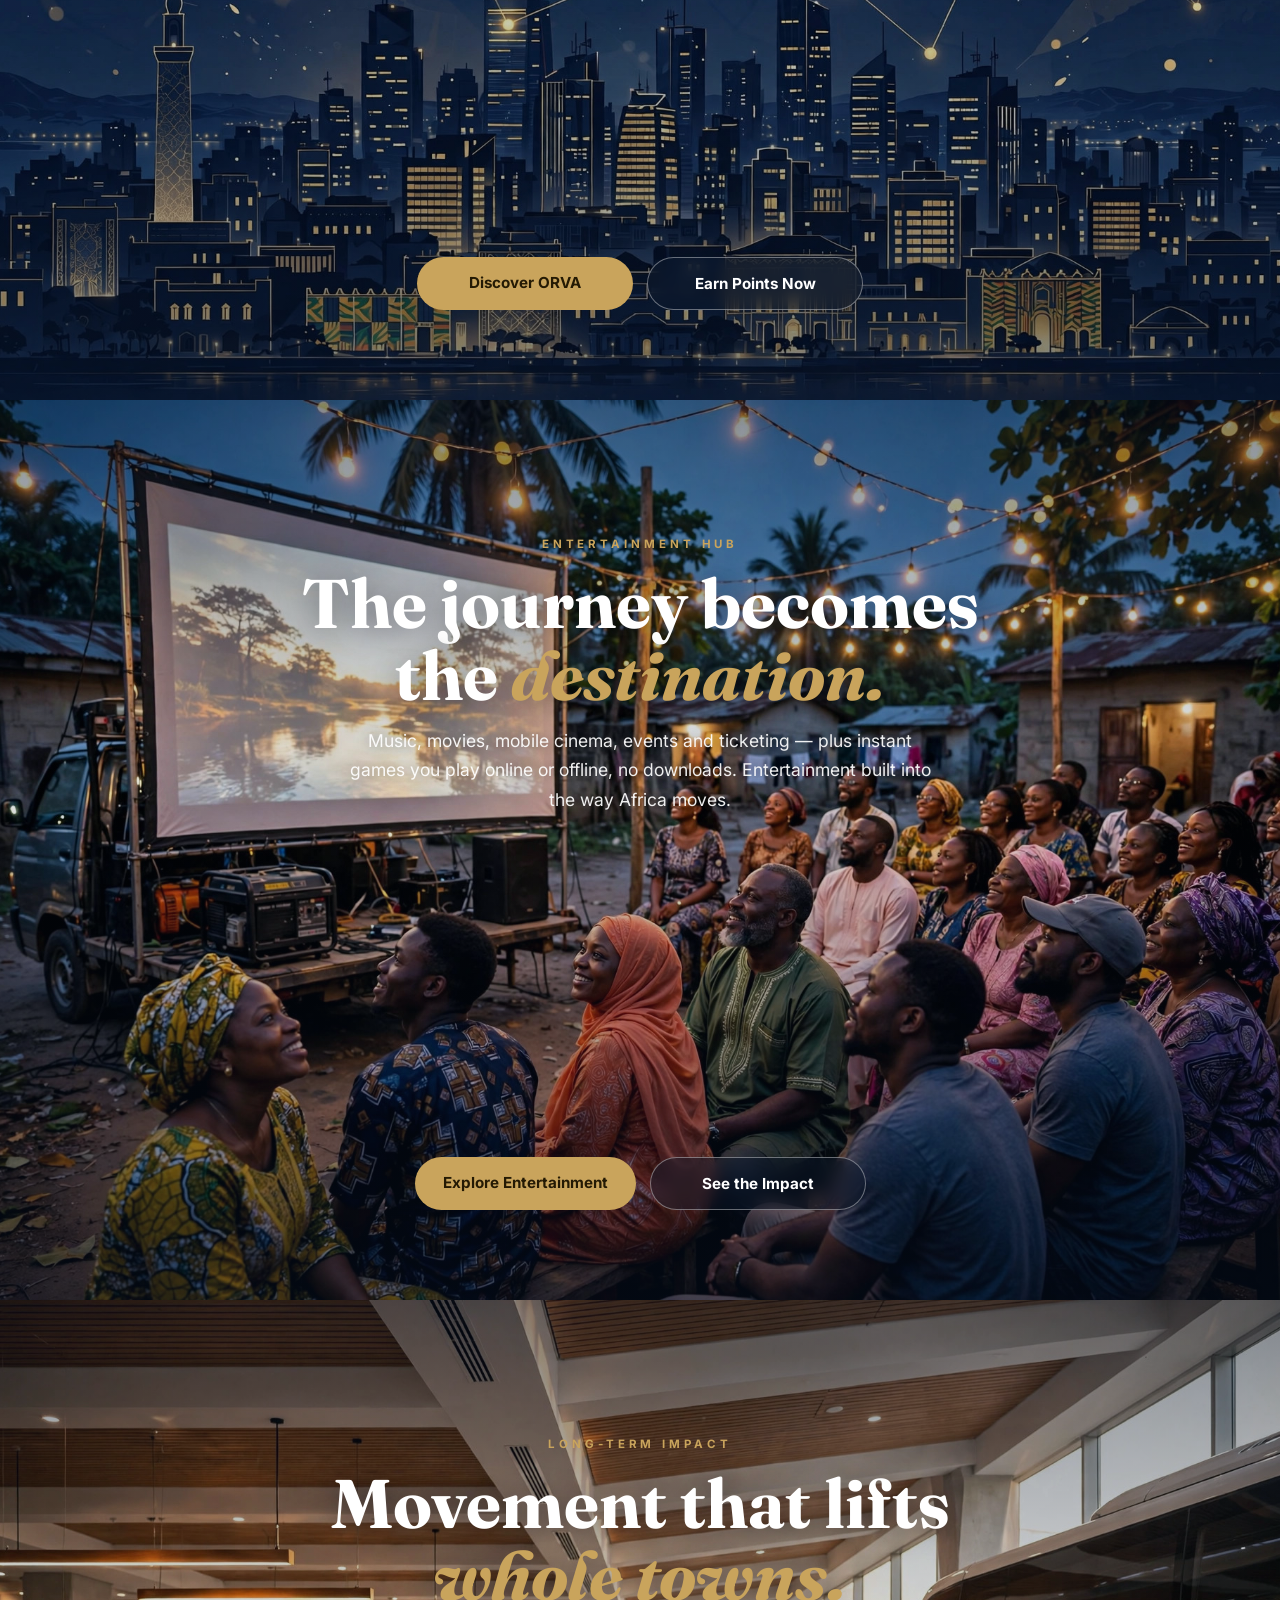
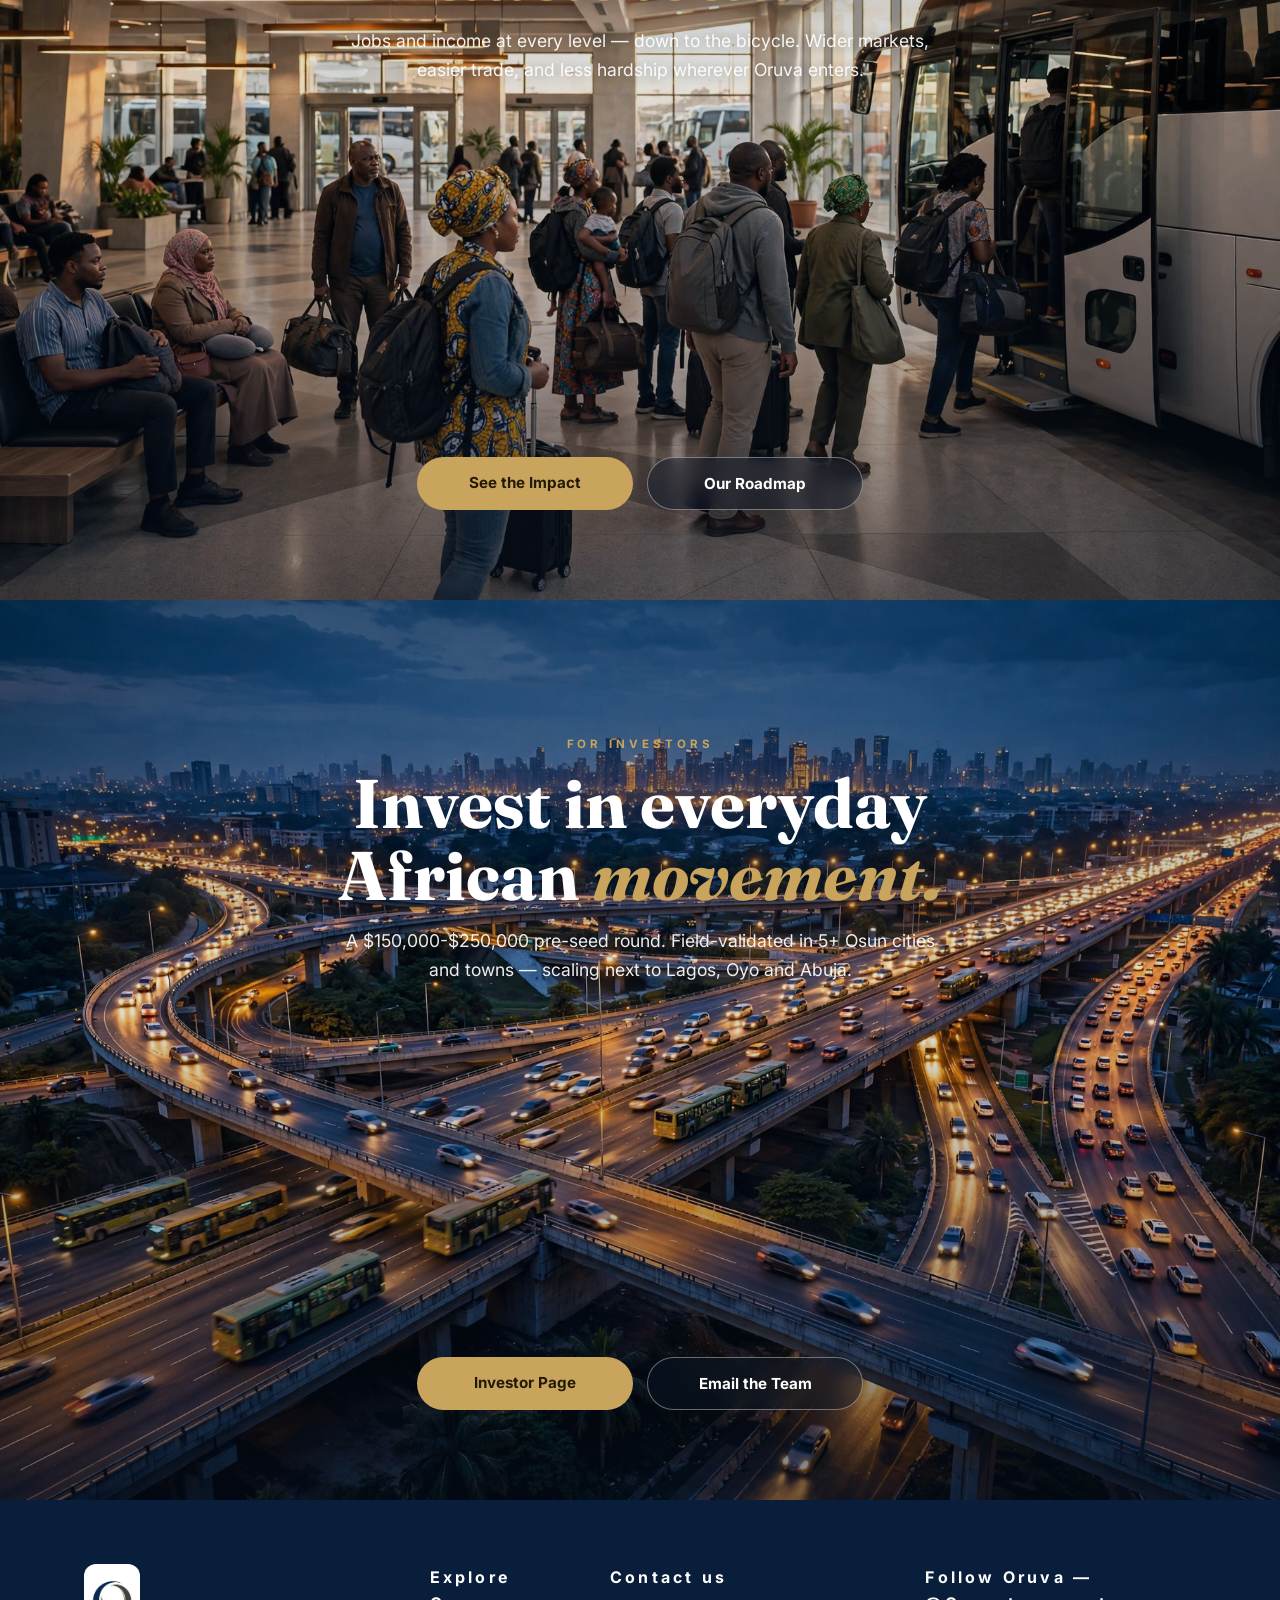
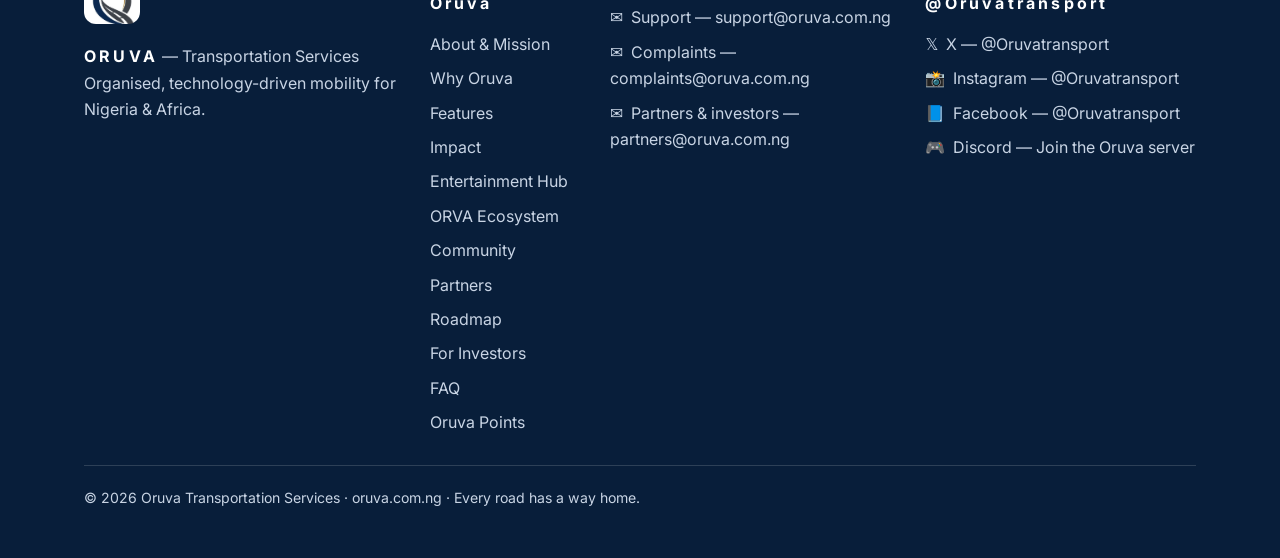
==== commit 7094bd3a: "Add built-in gaming section — no downloads, online and offline" ====
--- a/index.html
+++ b/index.html
@@ -83,7 +83,7 @@
     <div class="panel-top reveal">
       <p class="panel-eyebrow">Entertainment Hub</p>
       <h2>The journey becomes<br>the <em>destination.</em></h2>
-      <p class="panel-sub">Music sharing, a movie hub, mobile cinema, events and ticketing — entertainment built into the way Africa moves.</p>
+      <p class="panel-sub">Music, movies, mobile cinema, events and ticketing — plus instant games you play online or offline, no downloads. Entertainment built into the way Africa moves.</p>
     </div>
     <div class="panel-actions reveal"><a class="pbtn pbtn-gold" href="entertainment.html">Explore Entertainment</a><a class="pbtn pbtn-glass" href="impact.html">See the Impact</a></div>
   </section>
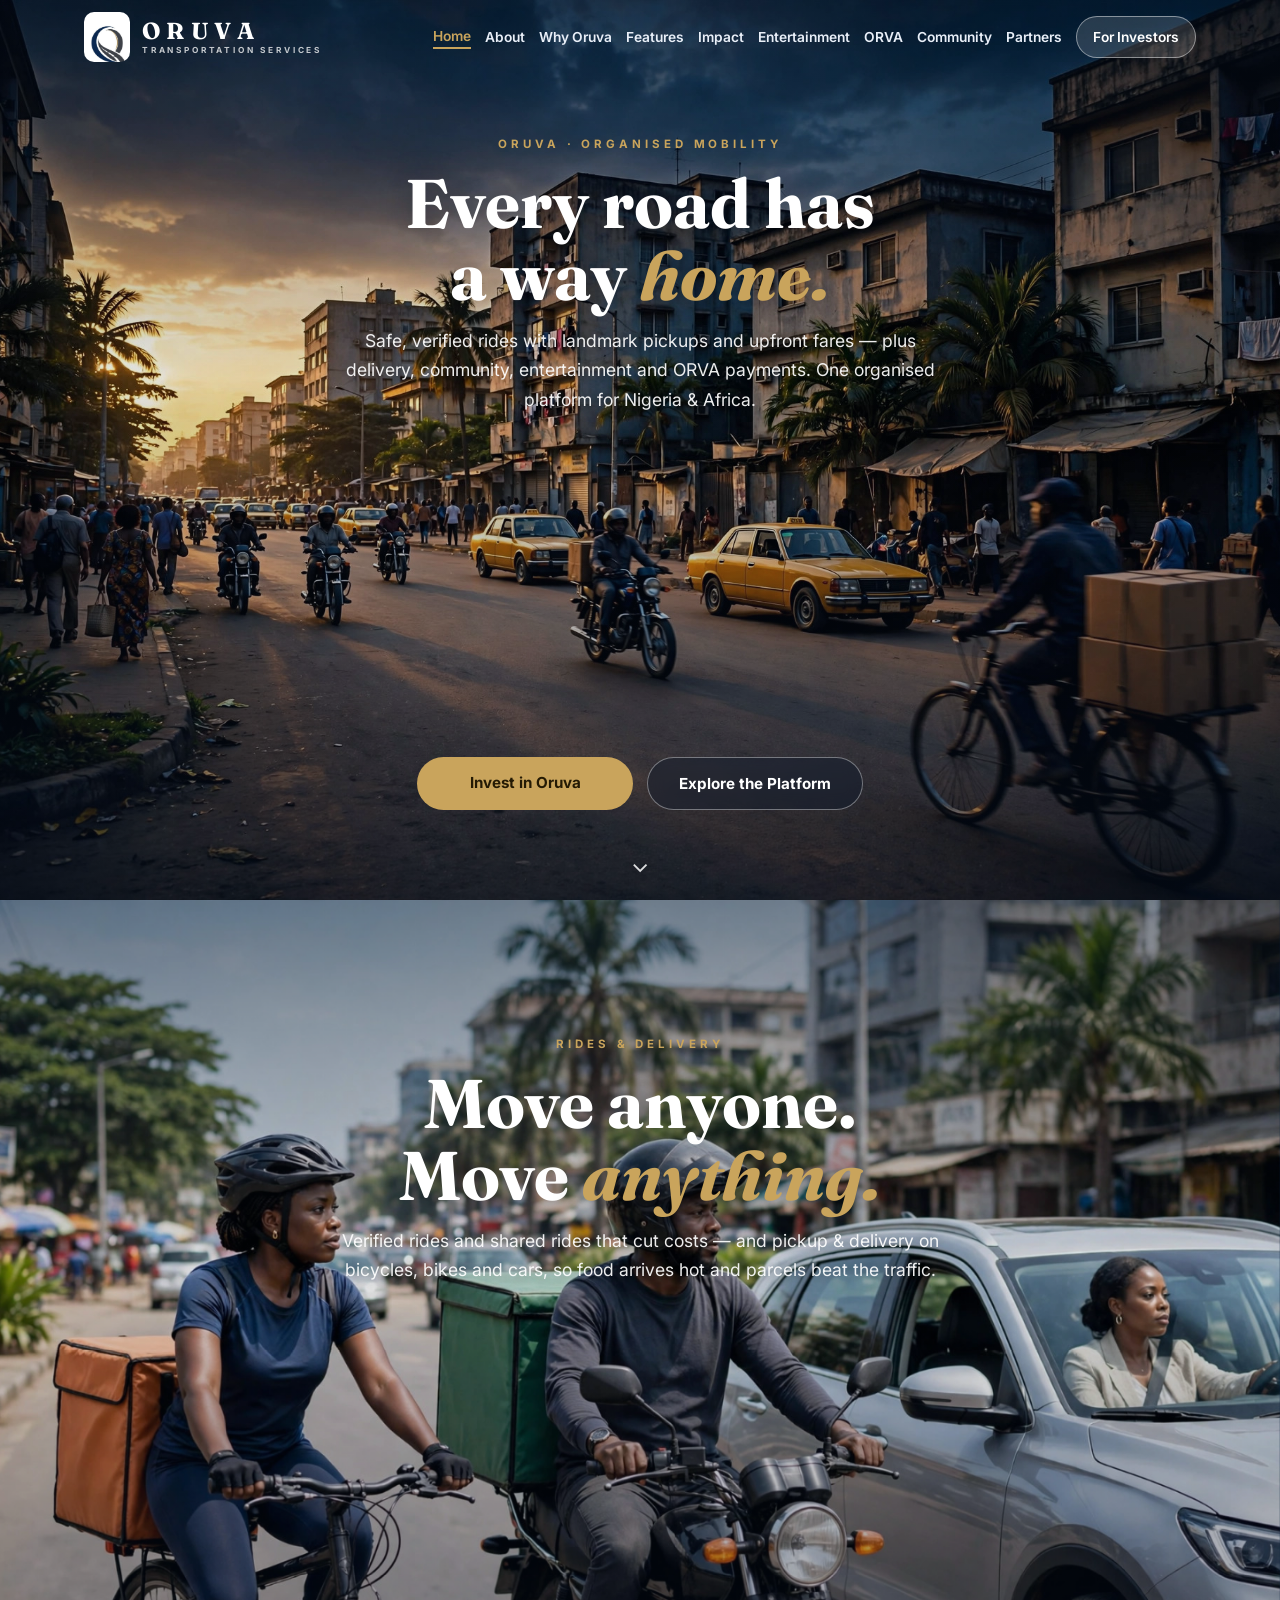
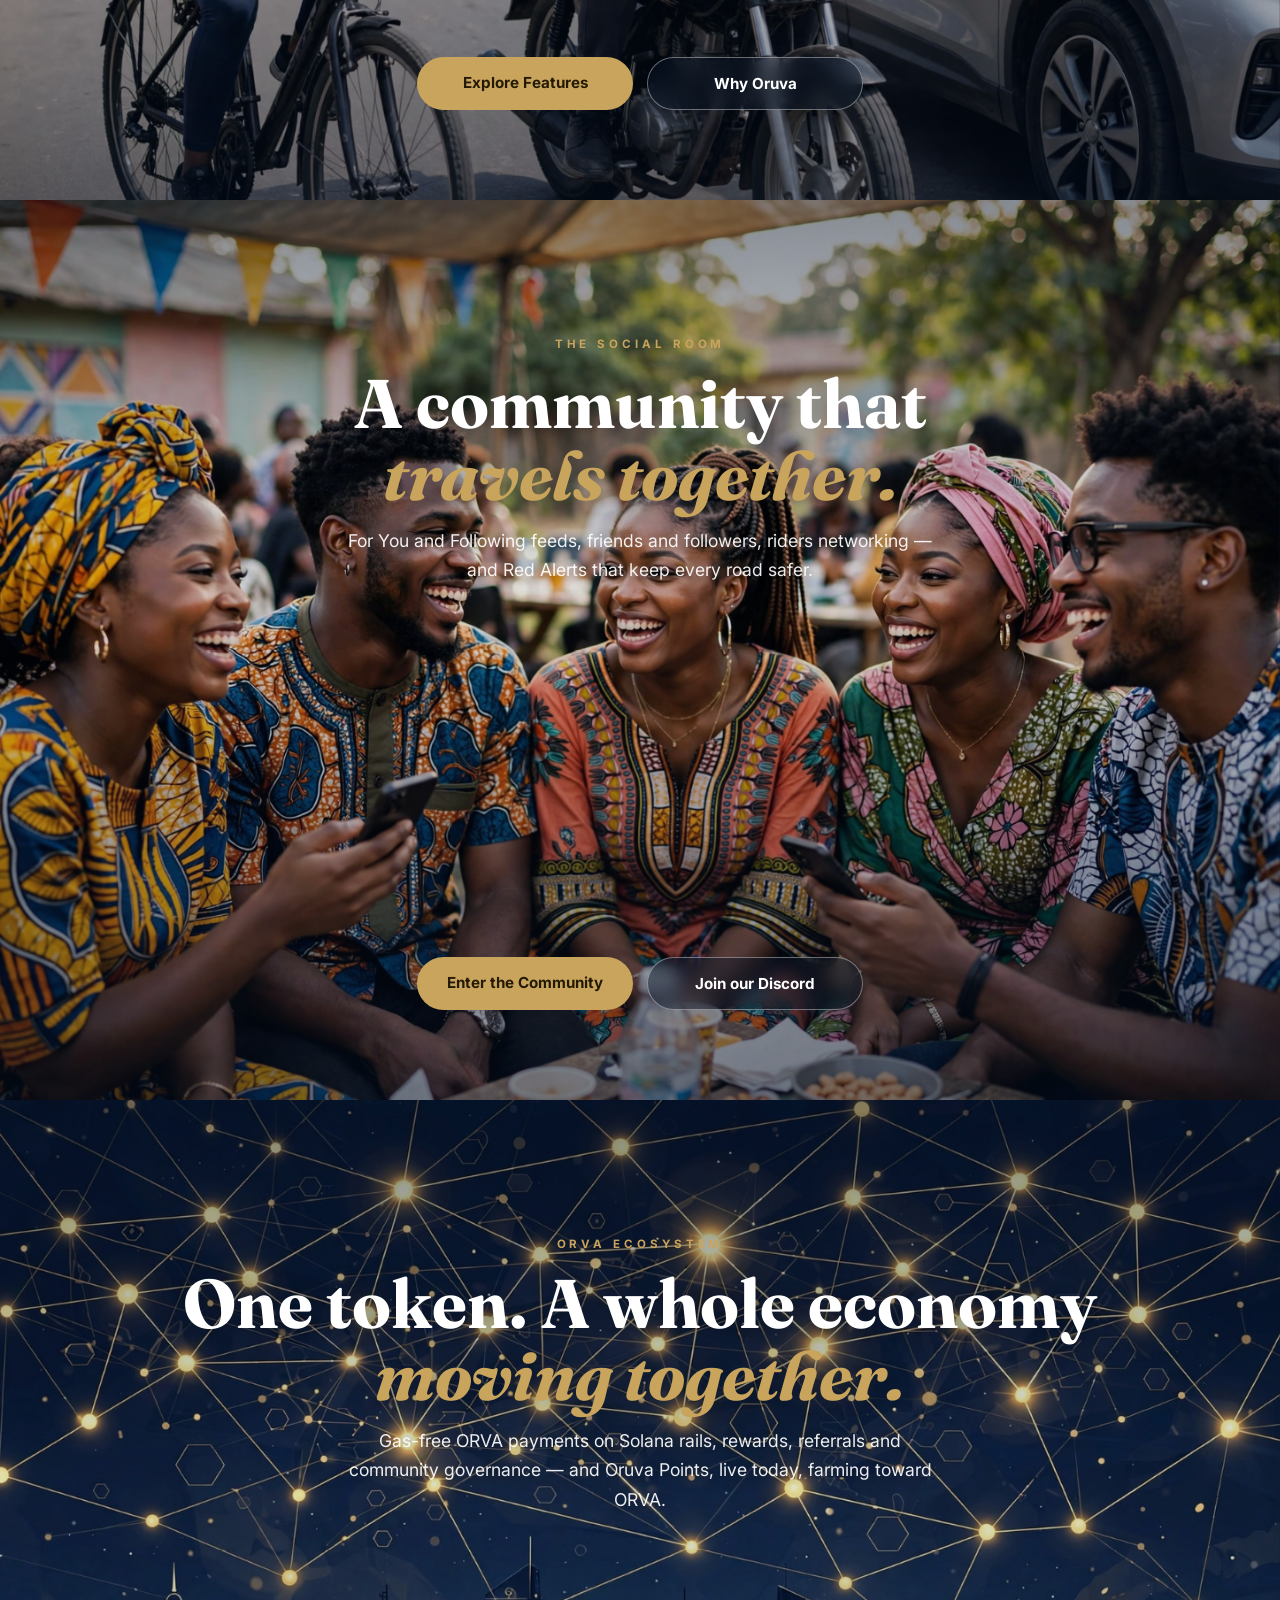
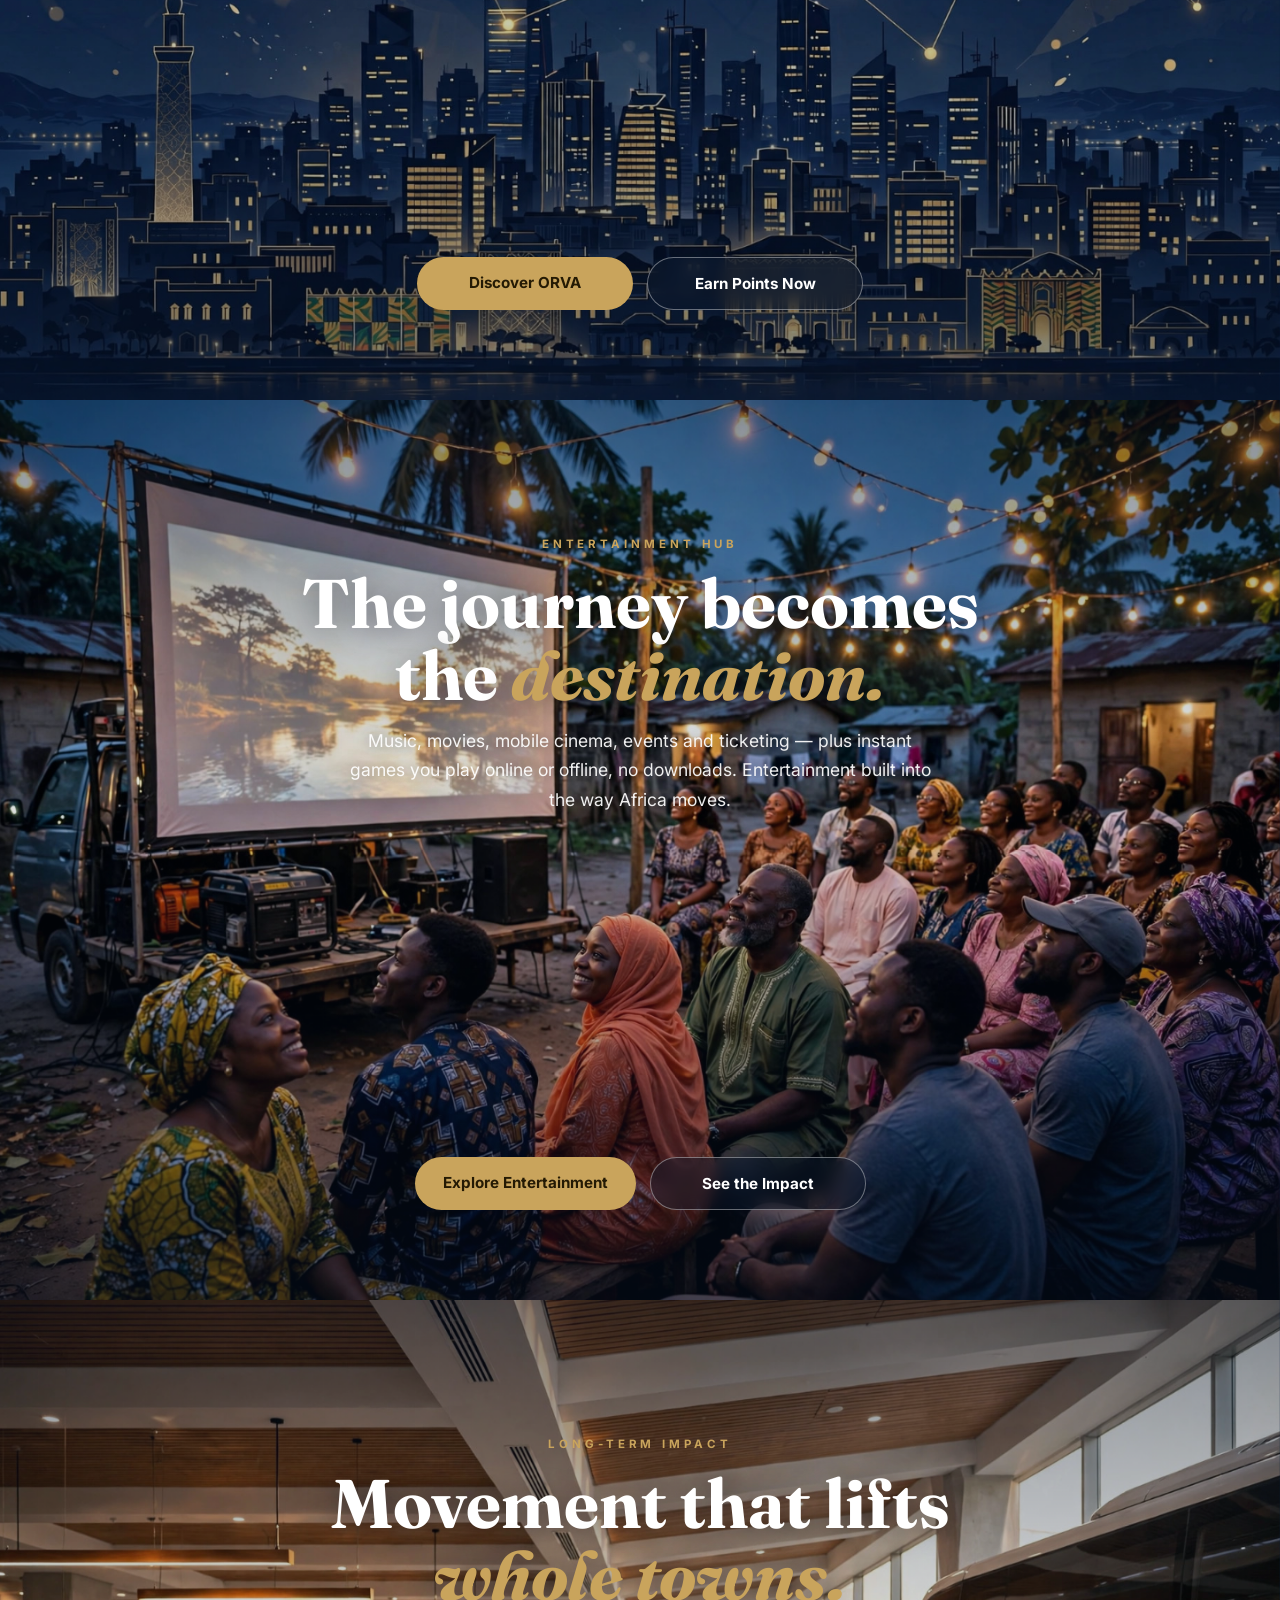
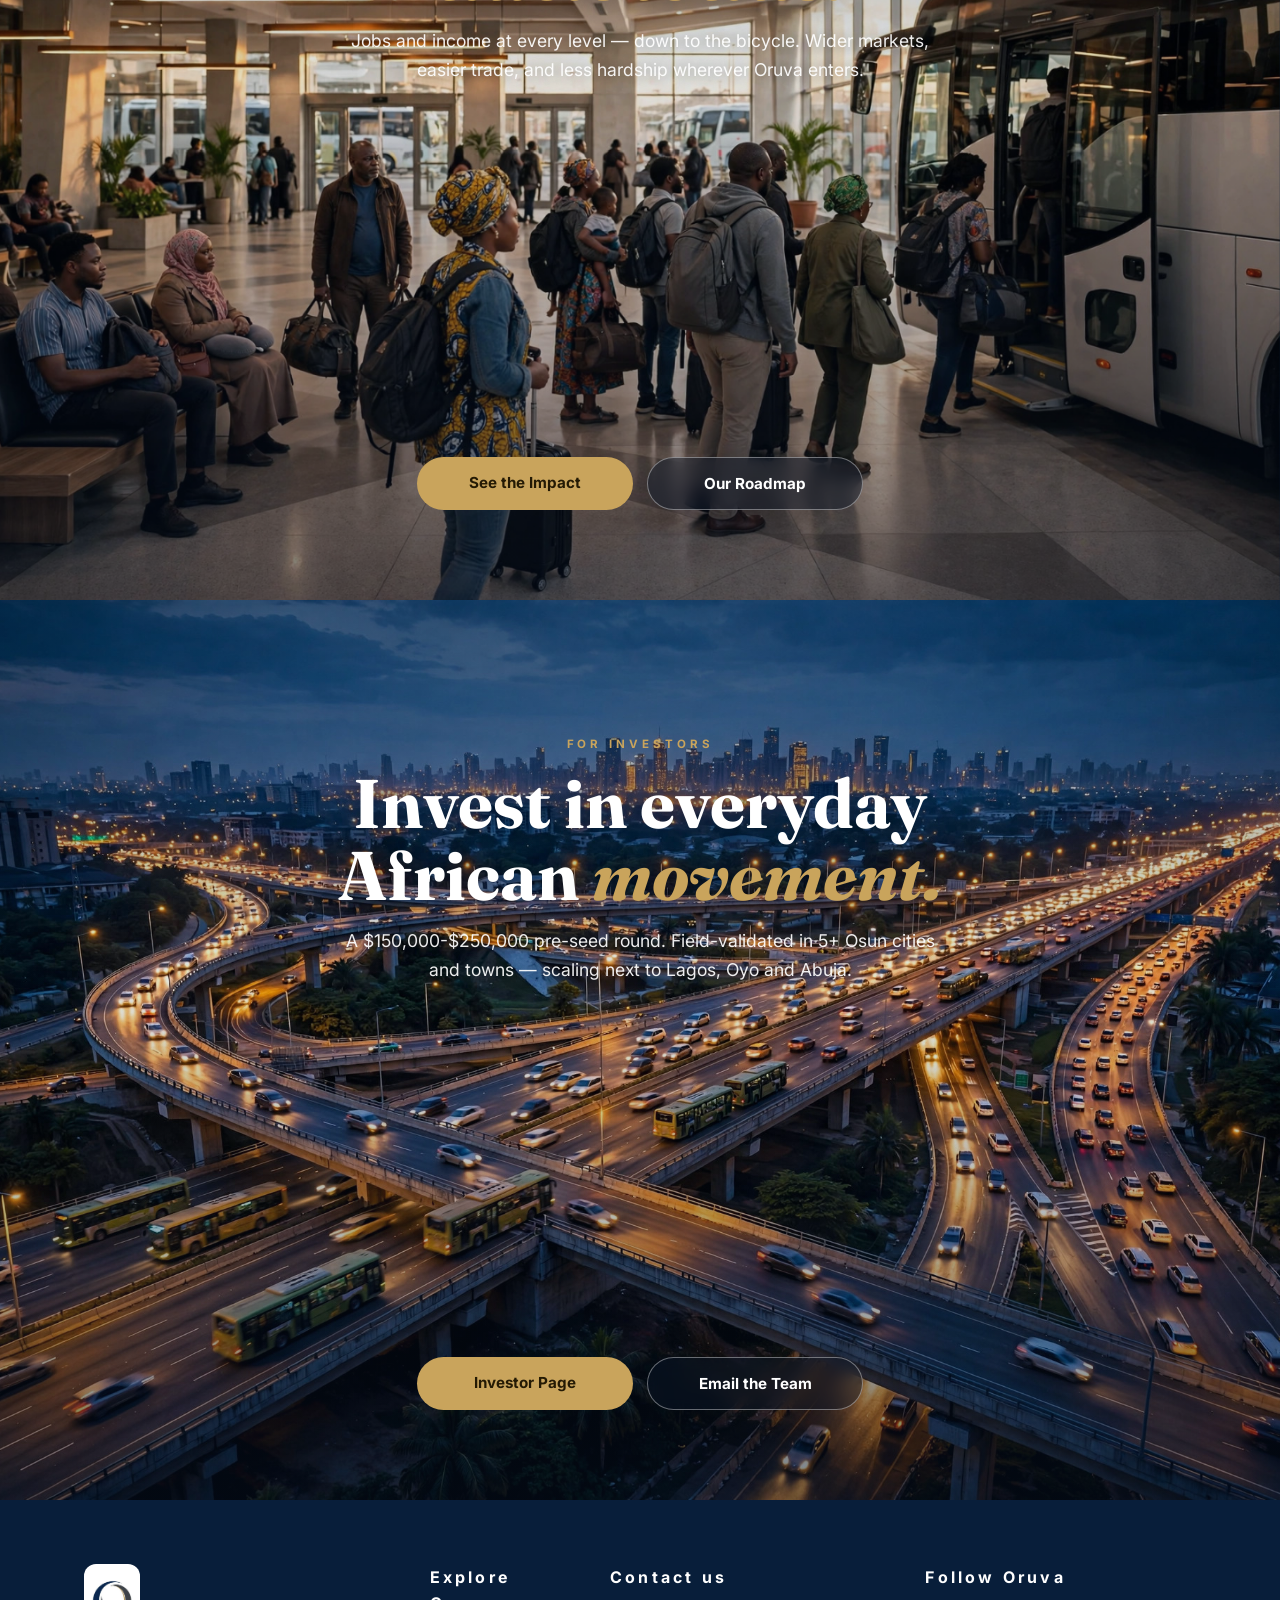
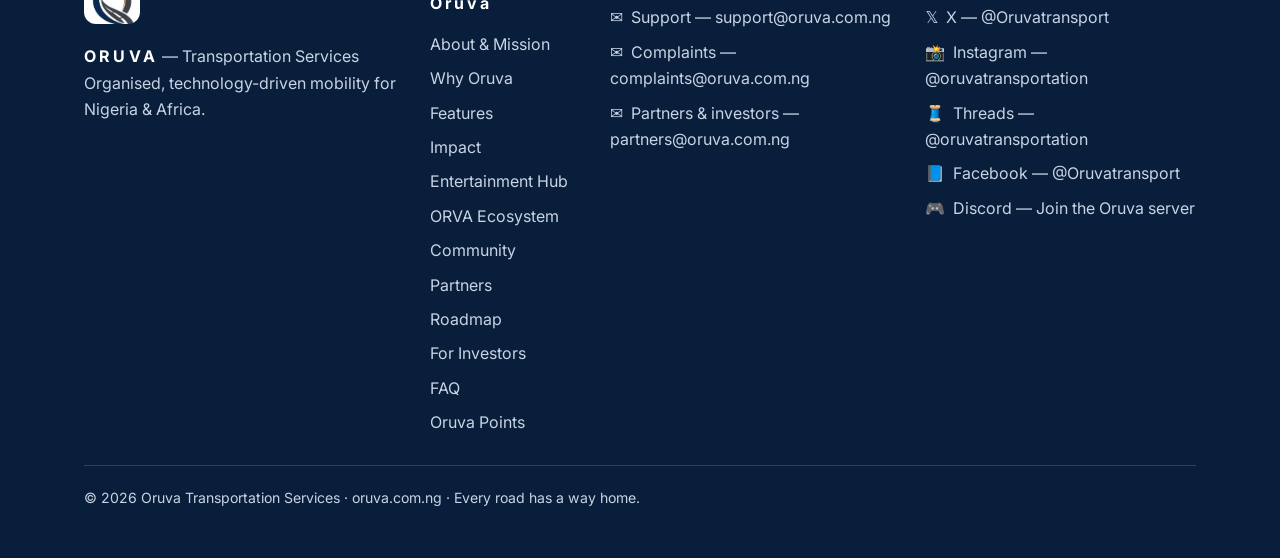
==== commit 744c1e6f: "Update Instagram and Threads handle to @oruvatransportation" ====
--- a/index.html
+++ b/index.html
@@ -127,9 +127,10 @@
       <a href="mailto:partners@oruva.com.ng">✉️ &nbsp;Partners &amp; investors — partners@oruva.com.ng</a>
     </nav>
     <nav aria-label="Official social media">
-      <strong class="footer-heading">Follow Oruva — @Oruvatransport</strong>
+      <strong class="footer-heading">Follow Oruva</strong>
       <a href="https://x.com/Oruvatransport" target="_blank" rel="noopener">𝕏 &nbsp;X — @Oruvatransport</a>
-      <a href="https://www.instagram.com/Oruvatransport" target="_blank" rel="noopener">📸 &nbsp;Instagram — @Oruvatransport</a>
+      <a href="https://www.instagram.com/oruvatransportation" target="_blank" rel="noopener">📸 &nbsp;Instagram — @oruvatransportation</a>
+      <a href="https://www.threads.net/@oruvatransportation" target="_blank" rel="noopener">🧵 &nbsp;Threads — @oruvatransportation</a>
       <a href="https://www.facebook.com/Oruvatransport" target="_blank" rel="noopener">📘 &nbsp;Facebook — @Oruvatransport</a>
       <a href="https://discord.gg/6G67trYsMw" target="_blank" rel="noopener">🎮 &nbsp;Discord — Join the Oruva server</a>
     </nav>
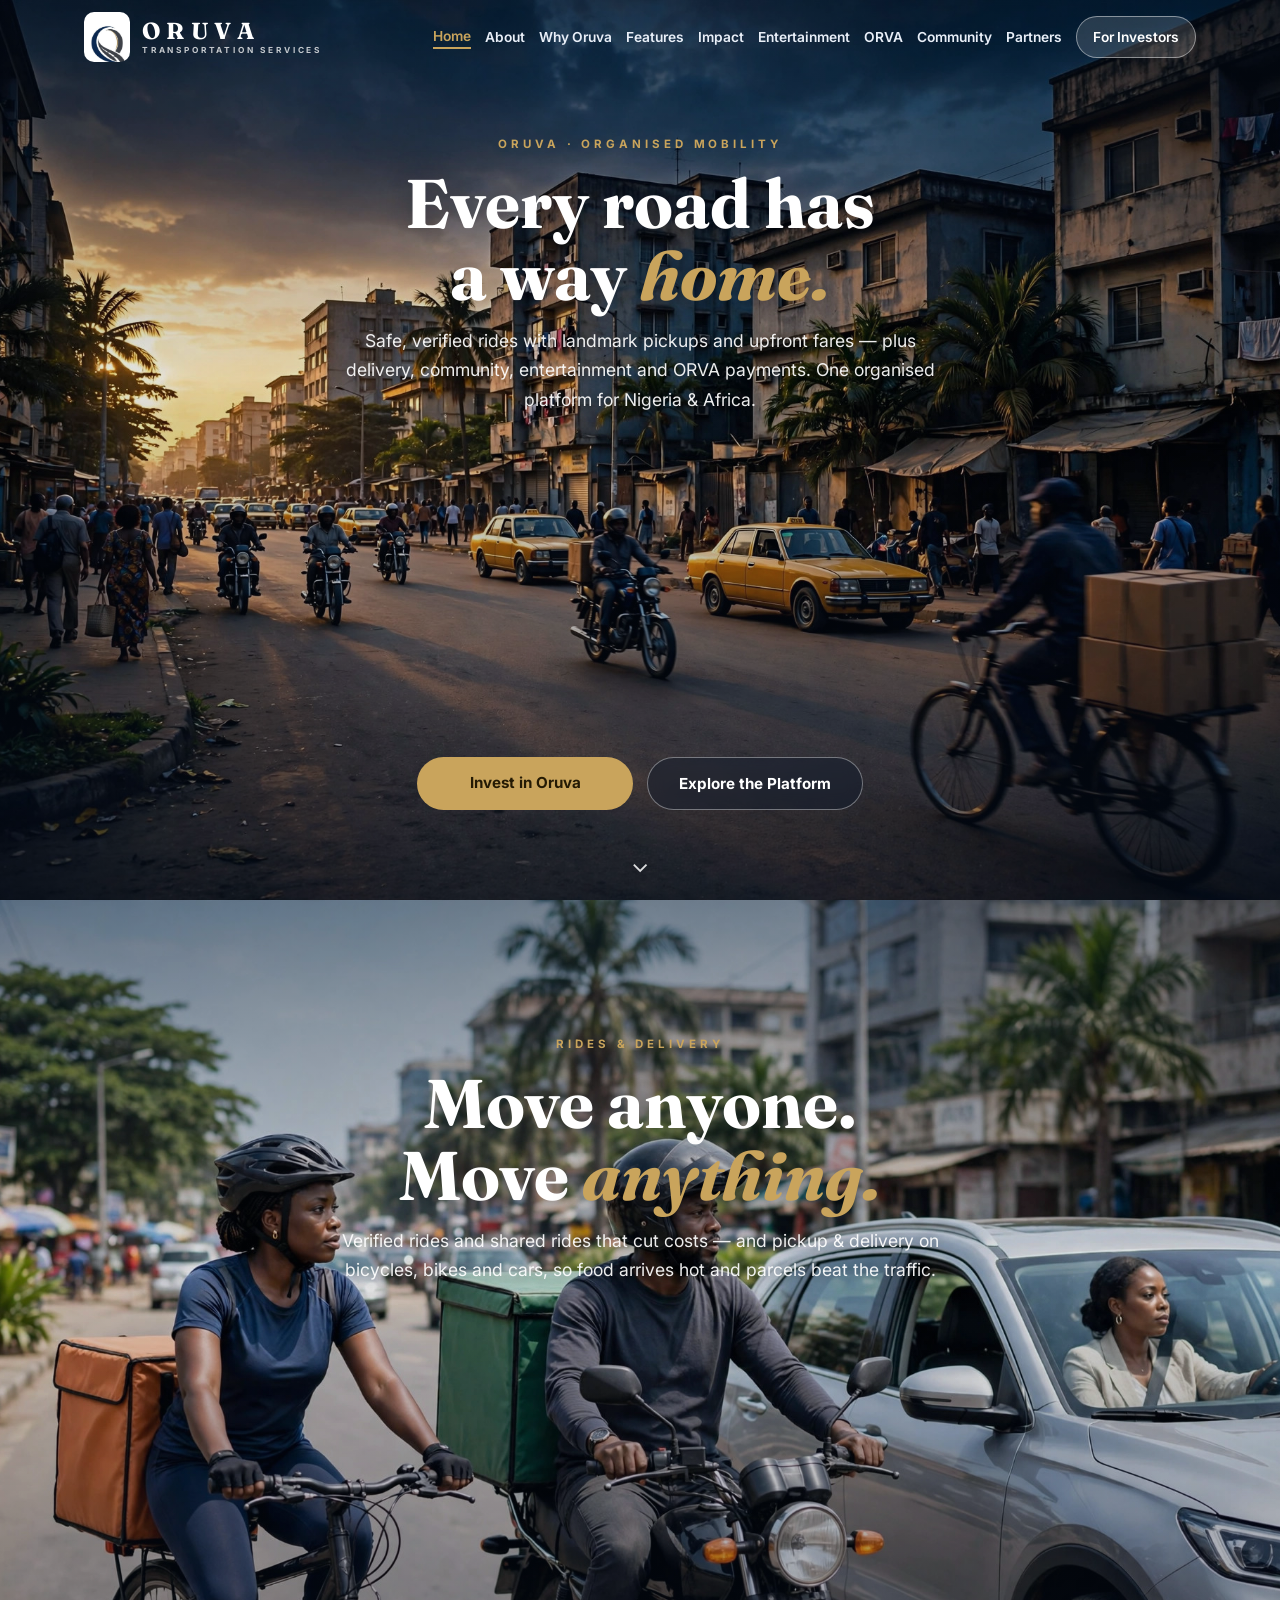
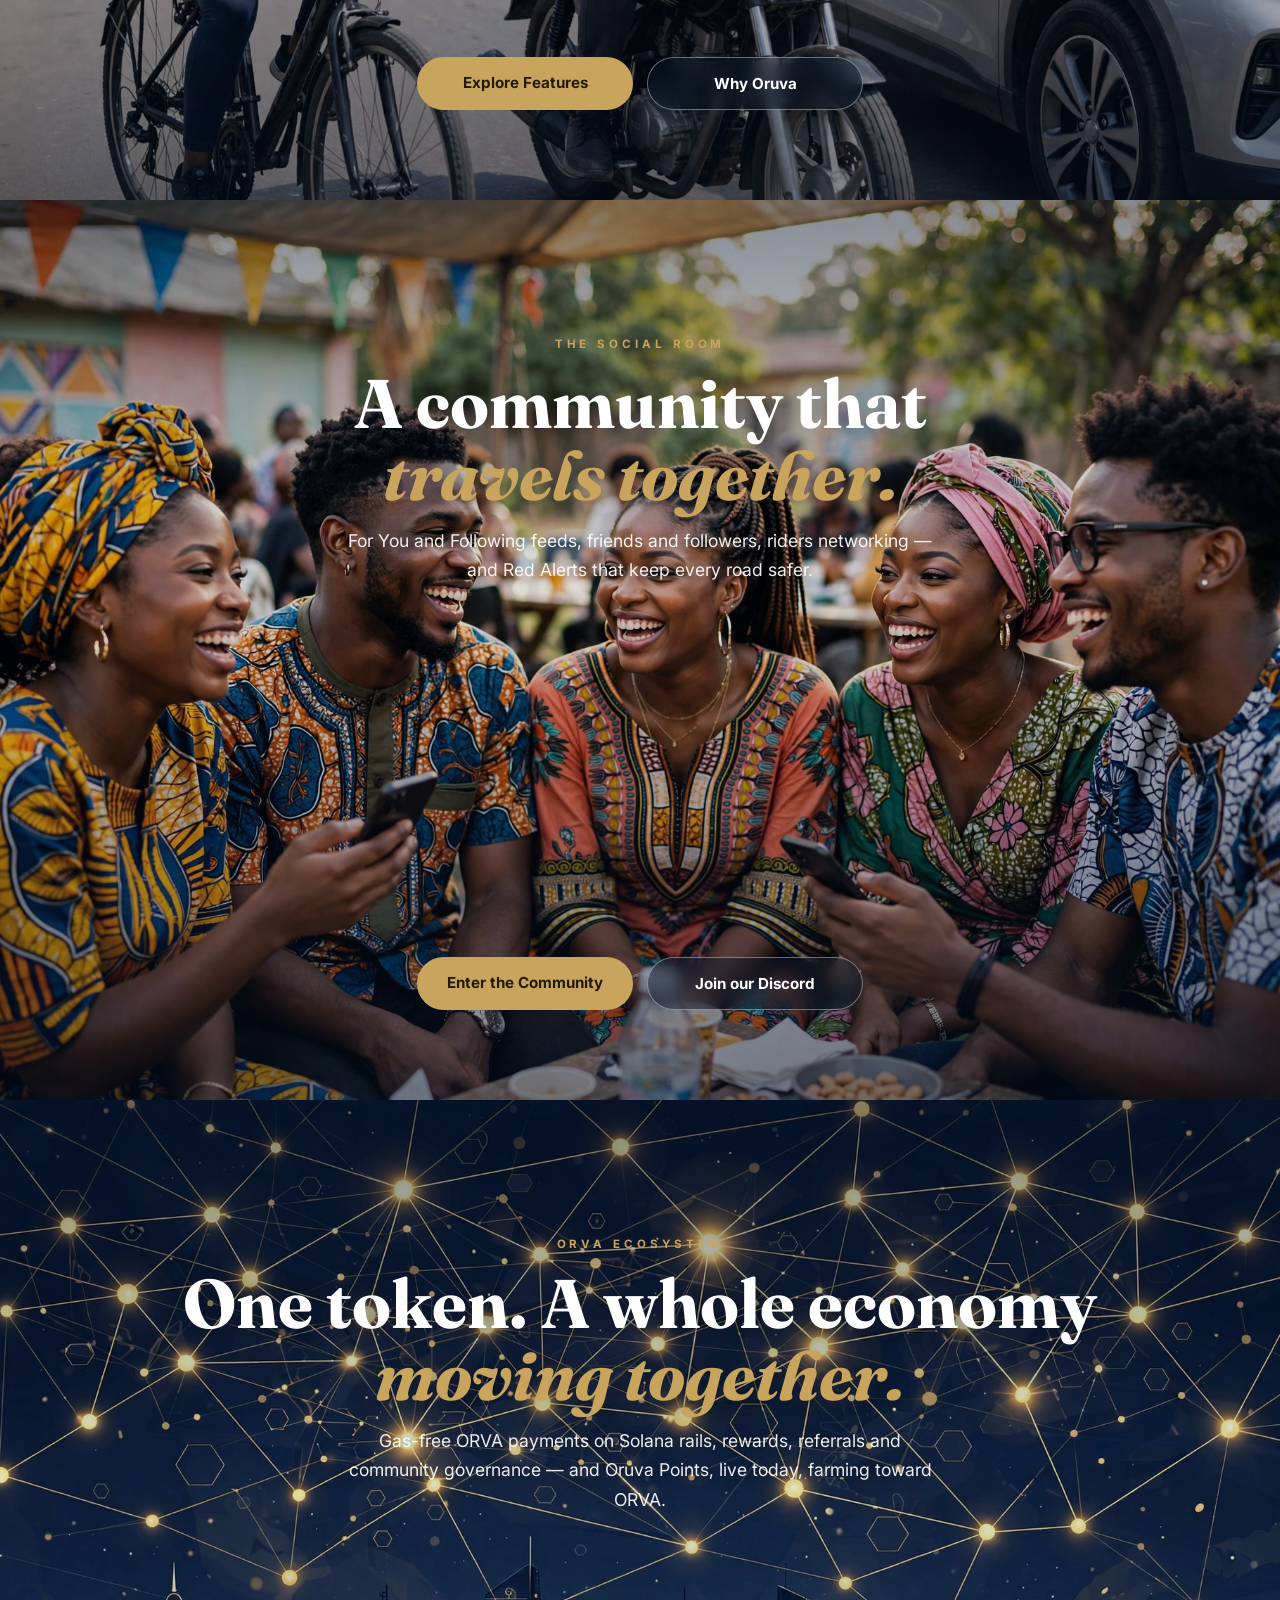
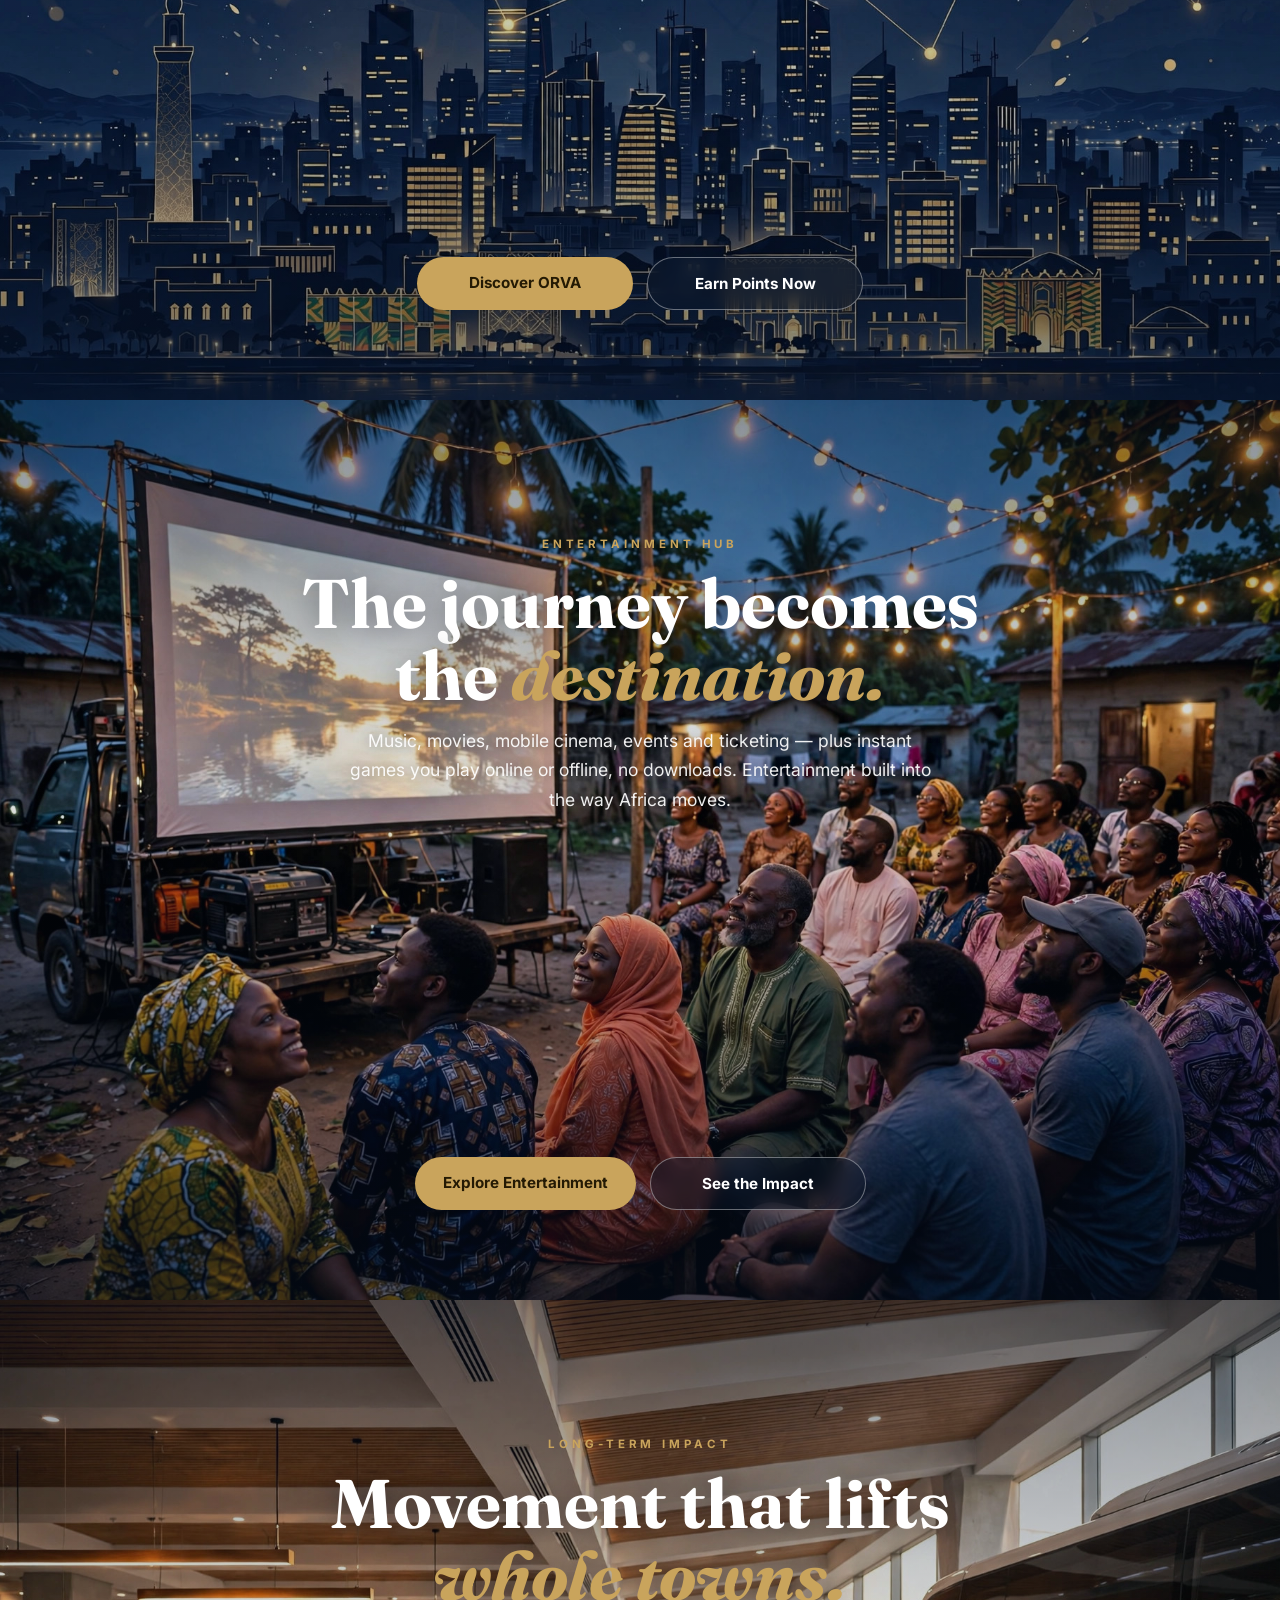
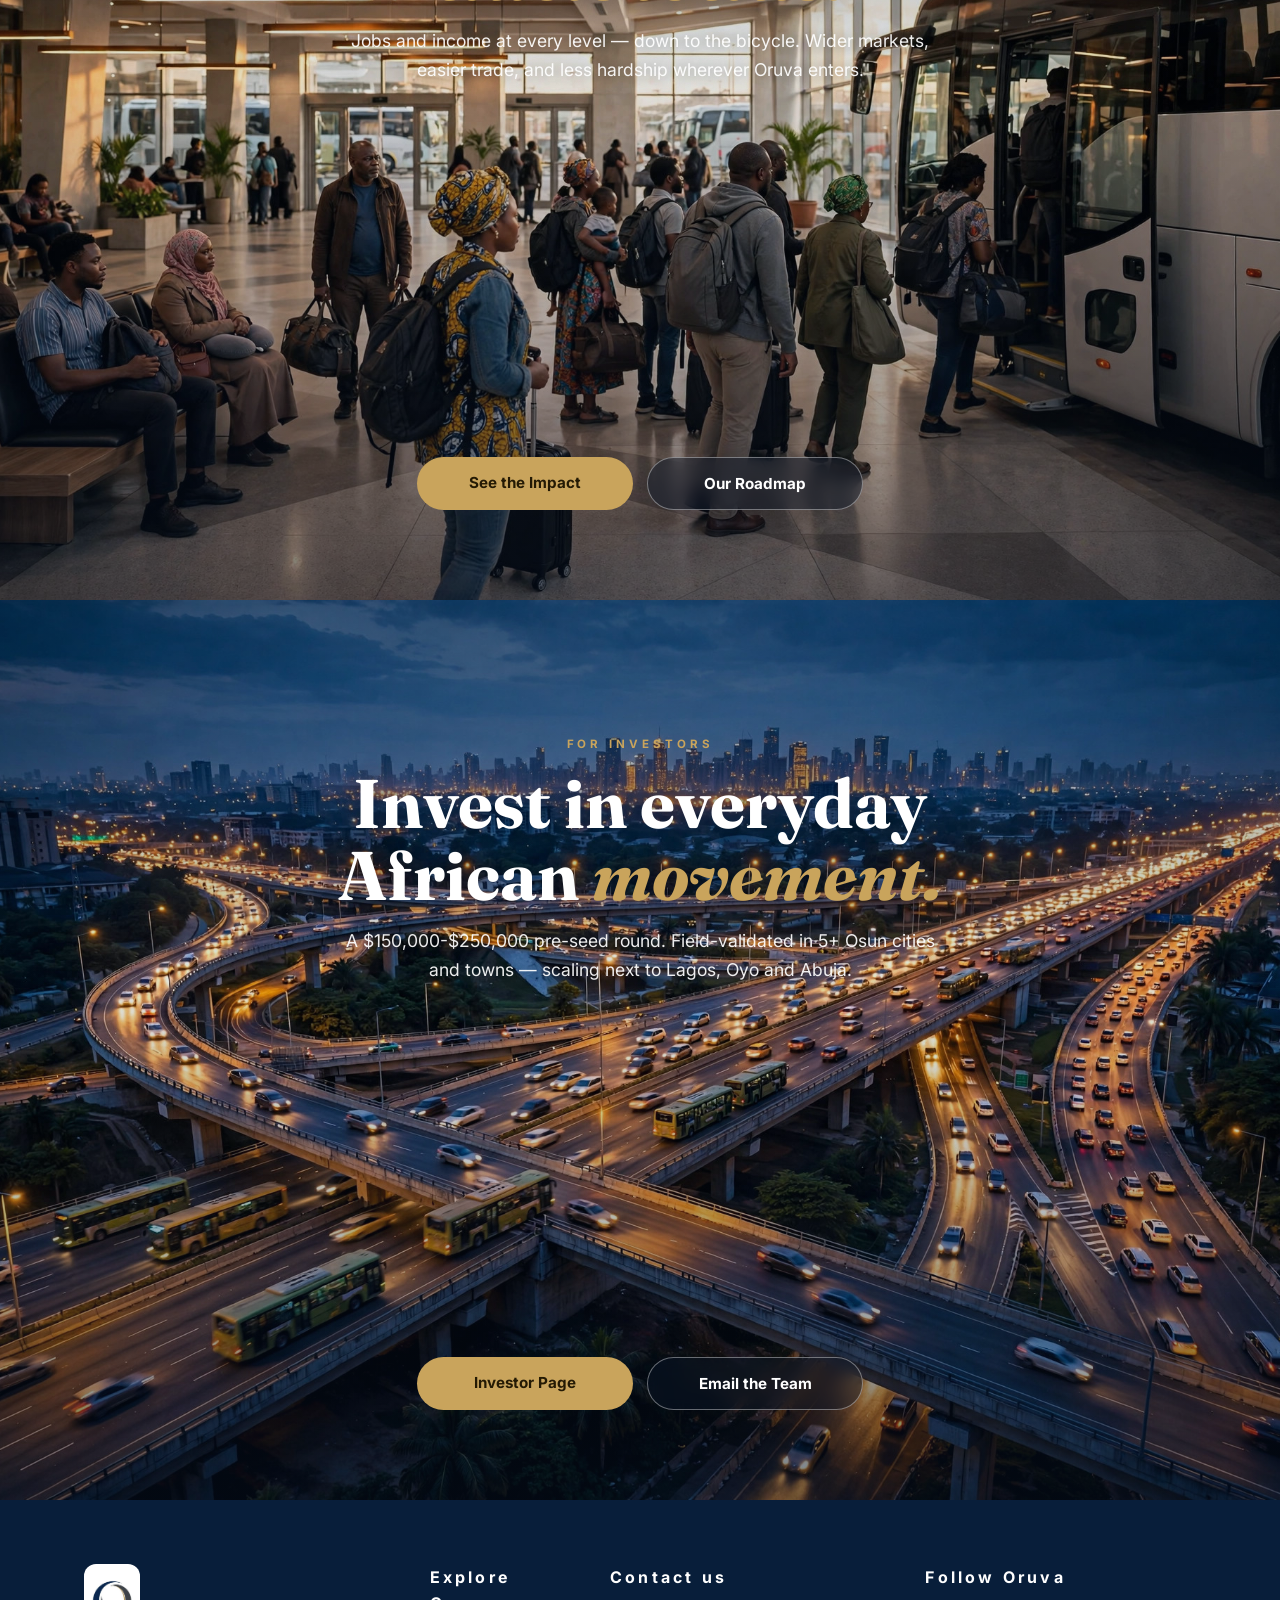
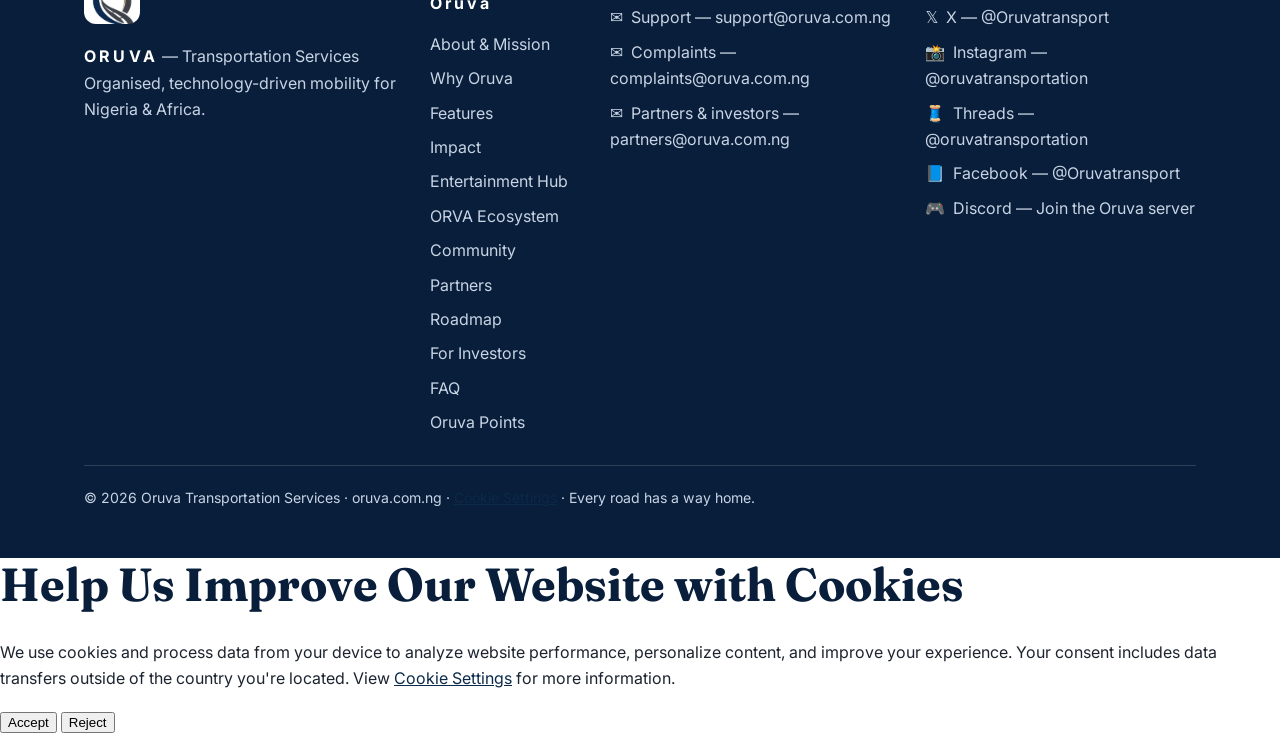
==== commit f4f2ec04: "Add cookie consent popup, cookie first before other popups" ====
--- a/index.html
+++ b/index.html
@@ -17,7 +17,7 @@
 <link rel="preconnect" href="https://fonts.googleapis.com">
 <link rel="preconnect" href="https://fonts.gstatic.com" crossorigin>
 <link href="https://fonts.googleapis.com/css2?family=Fraunces:opsz,wght@9..144,500;9..144,600;9..144,700&family=Inter:wght@400;500;600;700;800&display=swap" rel="stylesheet">
-<link rel="stylesheet" href="styles.css?v=4">
+<link rel="stylesheet" href="styles.css?v=5">
 </head>
 <body class="tesla-home">
 <header class="site-header overlay" id="top">
@@ -134,9 +134,38 @@
       <a href="https://www.facebook.com/Oruvatransport" target="_blank" rel="noopener">📘 &nbsp;Facebook — @Oruvatransport</a>
       <a href="https://discord.gg/6G67trYsMw" target="_blank" rel="noopener">🎮 &nbsp;Discord — Join the Oruva server</a>
     </nav>
-    <p class="footer-base">© 2026 Oruva Transportation Services · oruva.com.ng · Every road has a way home.</p>
+    <p class="footer-base">© 2026 Oruva Transportation Services · oruva.com.ng · <a href="#" data-cookie-settings>Cookie Settings</a> · Every road has a way home.</p>
   </div>
 </footer>
-<script src="app.js?v=2"></script>
+<div class="cookie-banner" id="cookieBanner" role="dialog" aria-label="Cookie consent" aria-hidden="true">
+  <div class="cookie-view" id="cookieMainView">
+    <h2 class="cookie-title">Help Us Improve Our Website with Cookies</h2>
+    <p class="cookie-text">We use cookies and process data from your device to analyze website performance, personalize content, and improve your experience. Your consent includes data transfers outside of the country you're located. View <a href="#" id="cookieSettingsLink">Cookie Settings</a> for more information.</p>
+    <div class="cookie-actions">
+      <button type="button" class="cookie-btn cookie-btn-primary" id="cookieAccept">Accept</button>
+      <button type="button" class="cookie-btn cookie-btn-light" id="cookieReject">Reject</button>
+    </div>
+  </div>
+  <div class="cookie-view" id="cookieSettingsView" hidden>
+    <h2 class="cookie-title">Cookie Settings</h2>
+    <div class="cookie-row">
+      <div><strong>Strictly Necessary</strong><p>Required for the website to work — security and your saved choices. Always active.</p></div>
+      <span class="cookie-locked">Always on</span>
+    </div>
+    <div class="cookie-row">
+      <div><strong>Analytics &amp; Performance</strong><p>Helps us understand which pages people visit so we can improve them.</p></div>
+      <label class="cookie-switch"><input type="checkbox" id="cookieAnalytics"><span></span></label>
+    </div>
+    <div class="cookie-row">
+      <div><strong>Personalization &amp; Marketing</strong><p>Lets us tailor content and measure how our campaigns perform.</p></div>
+      <label class="cookie-switch"><input type="checkbox" id="cookieMarketing"><span></span></label>
+    </div>
+    <div class="cookie-actions">
+      <button type="button" class="cookie-btn cookie-btn-primary" id="cookieSave">Save My Settings</button>
+      <button type="button" class="cookie-btn cookie-btn-light" id="cookieAcceptAll">Accept All</button>
+    </div>
+  </div>
+</div>
+<script src="app.js?v=3"></script>
 </body>
 </html>
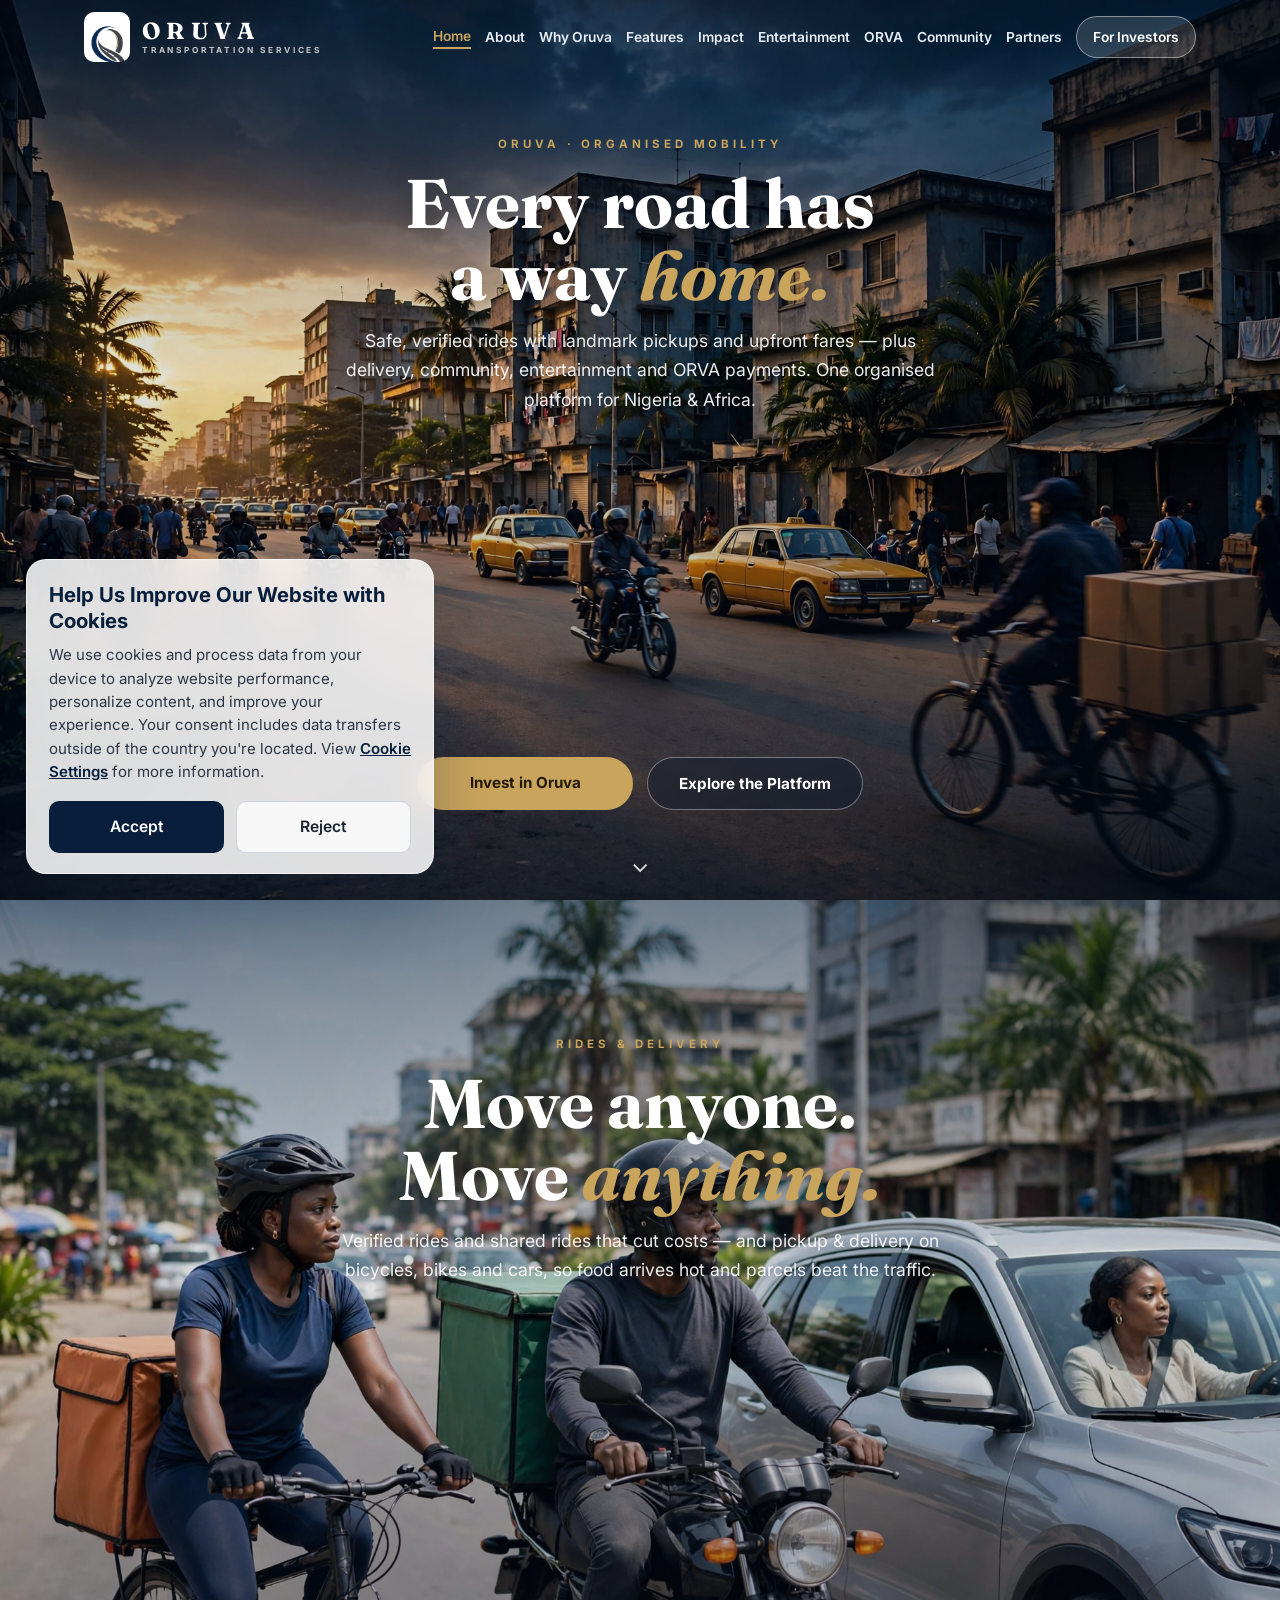
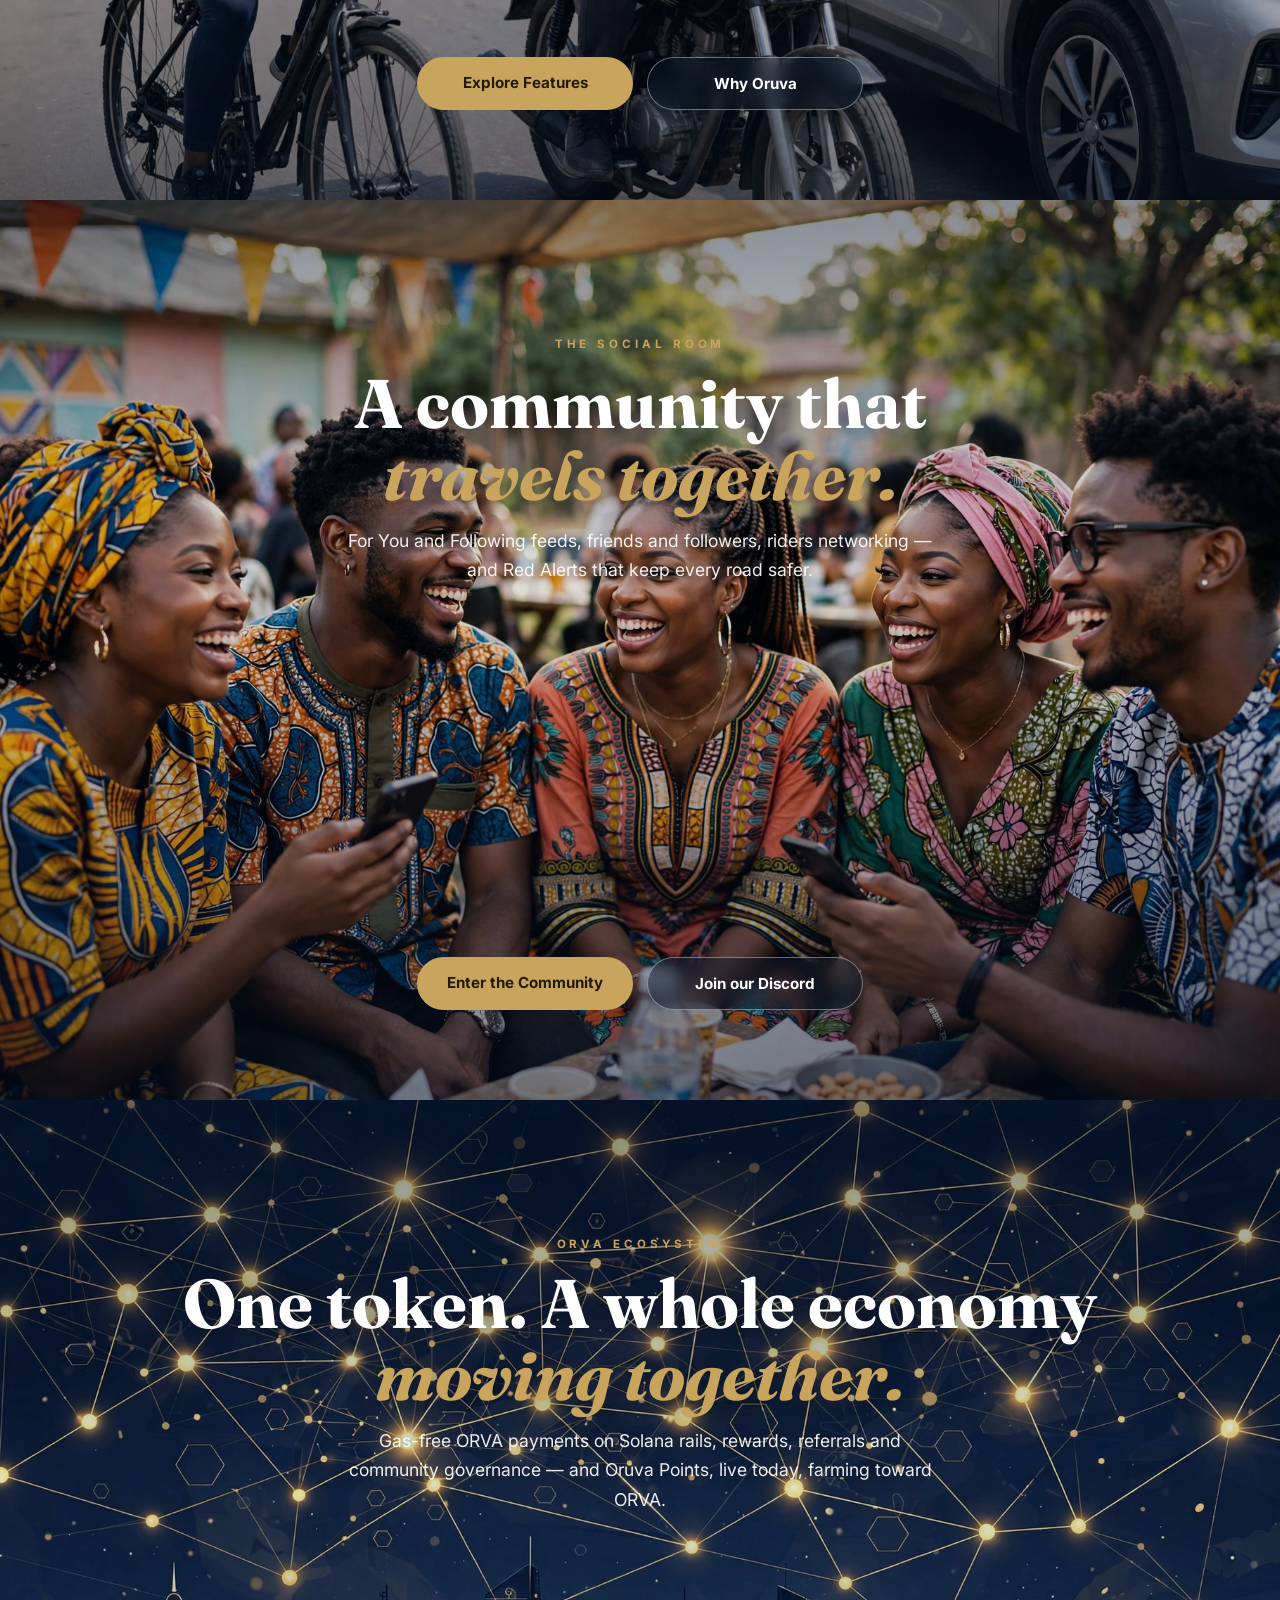
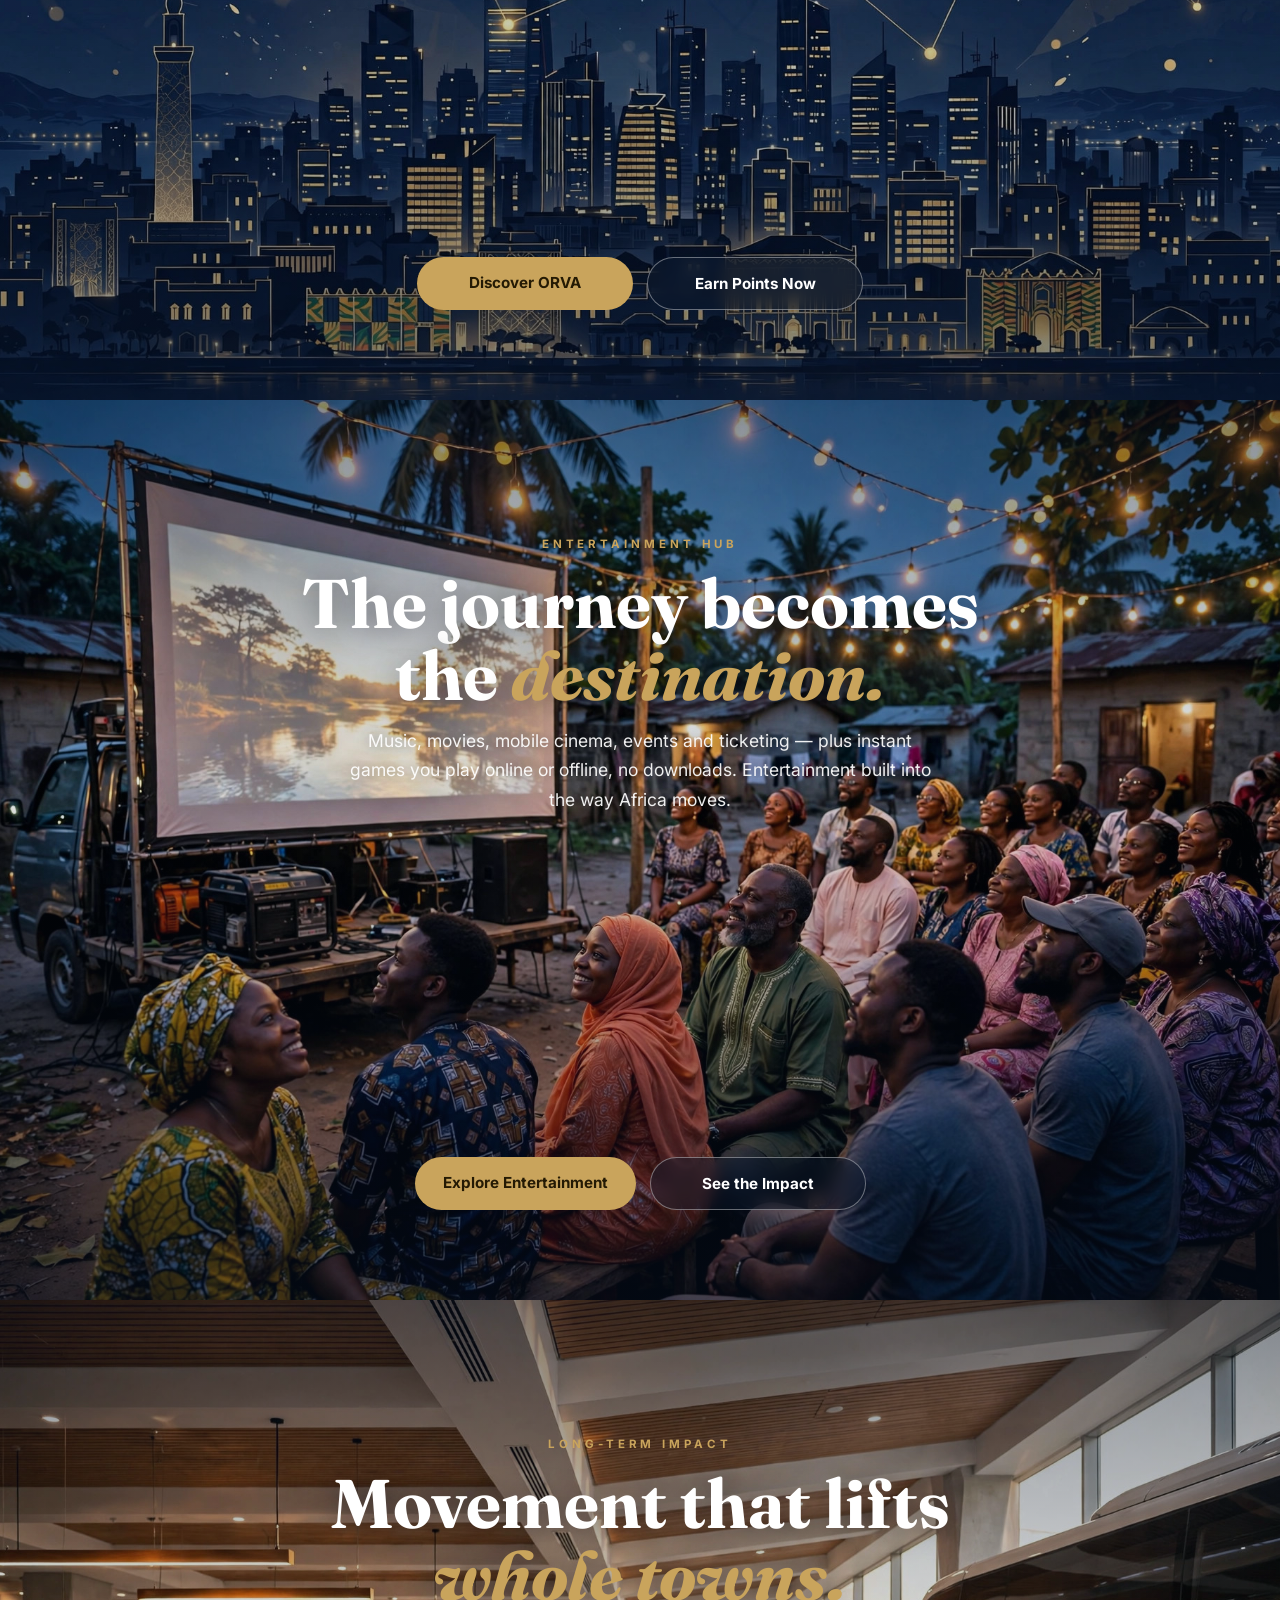
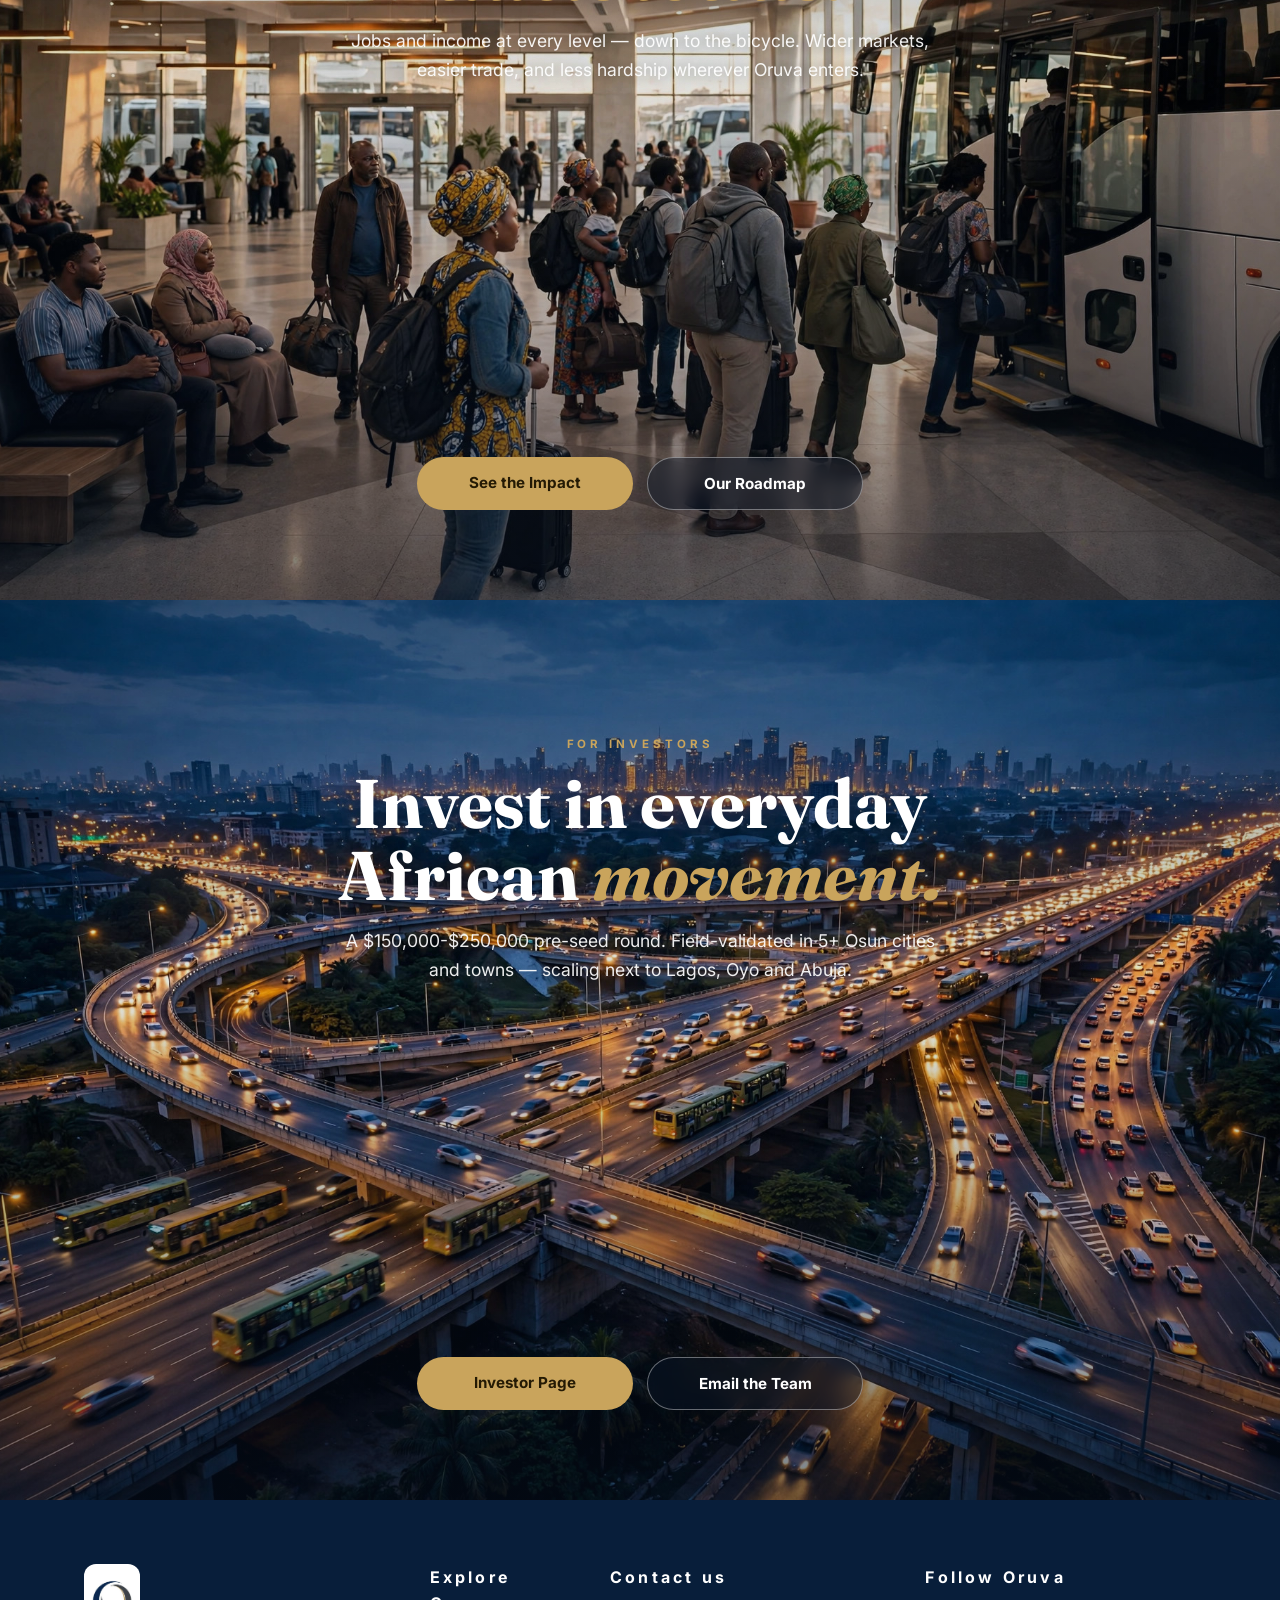
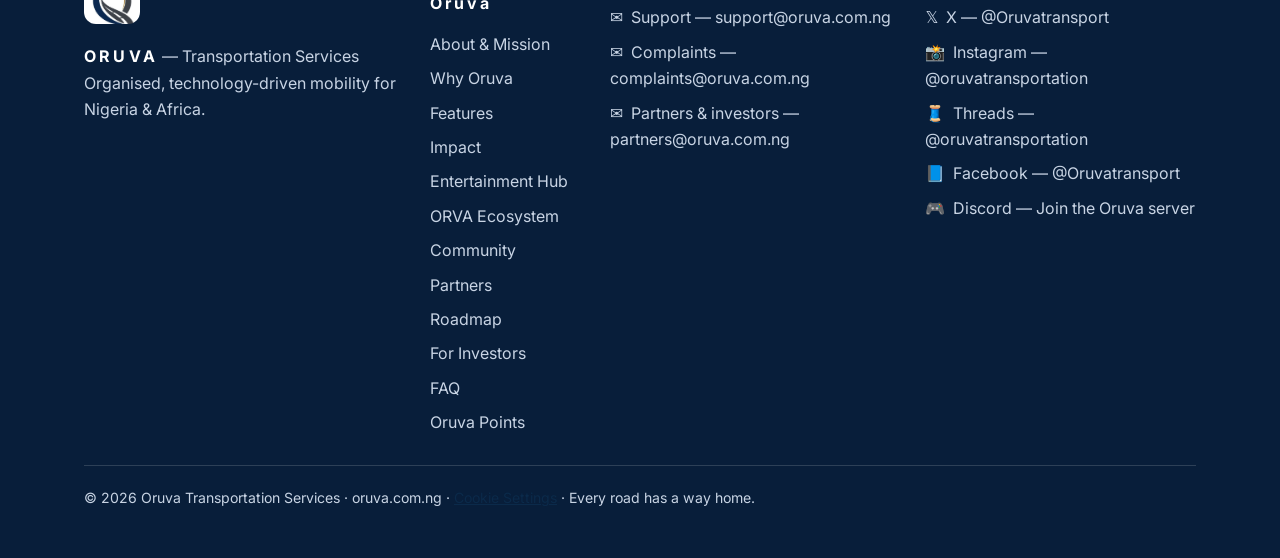
==== commit fe147af5: "Add Organization structured data for brand search Added structured data for organization to improve " ====
--- a/index.html
+++ b/index.html
@@ -18,6 +18,25 @@
 <link rel="preconnect" href="https://fonts.gstatic.com" crossorigin>
 <link href="https://fonts.googleapis.com/css2?family=Fraunces:opsz,wght@9..144,500;9..144,600;9..144,700&family=Inter:wght@400;500;600;700;800&display=swap" rel="stylesheet">
 <link rel="stylesheet" href="styles.css?v=5">
+<script type="application/ld+json">
+{
+  "@context": "https://schema.org",
+  "@type": "Organization",
+  "name": "Oruva Transportation Services",
+  "url": "https://oruva.com.ng/",
+  "logo": "https://oruva.com.ng/assets/oruva-logo.jpg",
+  "description": "Technology-driven mobility platform for Nigeria: verified rides with landmark pickups and upfront fares, pickup and delivery by bicycle, bike and car, and the ORVA ecosystem.",
+  "email": "support@oruva.com.ng",
+  "address": { "@type": "PostalAddress", "addressLocality": "Osogbo", "addressRegion": "Osun State", "addressCountry": "NG" },
+  "areaServed": "NG",
+  "sameAs": [
+    "https://www.instagram.com/oruvatransportation",
+    "https://www.threads.net/@oruvatransportation",
+    "https://x.com/Oruvatransport",
+    "https://www.facebook.com/Oruvatransport"
+  ]
+}
+</script>
 </head>
 <body class="tesla-home">
 <header class="site-header overlay" id="top">
--- a/styles.css
+++ b/styles.css
@@ -227,3 +227,29 @@
 @keyframes oruva-cue{0%,100%{transform:translate(-50%,0)}50%{transform:translate(-50%,9px)}}
 @media (prefers-reduced-motion:reduce){.panel-bg,.scroll-cue{animation:none}}
 @media (max-width:768px){.snap-html{scroll-snap-type:y proximity}.panel-top{padding-top:13vh}.pbtn{min-width:0;flex:1 1 148px}.panel-actions{padding-bottom:8vh}}
+
+/* Cookie consent (Tesla-style frosted card, Esther's spec 2026-10-15) */
+.cookie-banner{position:fixed;left:14px;right:14px;bottom:14px;z-index:900;background:rgba(255,255,255,.86);-webkit-backdrop-filter:blur(16px) saturate(1.5);backdrop-filter:blur(16px) saturate(1.5);border:1px solid rgba(255,255,255,.65);border-radius:20px;box-shadow:0 24px 60px rgba(8,30,58,.28);padding:22px 22px 20px;color:var(--ink);opacity:0;transform:translateY(26px);pointer-events:none;transition:opacity .45s ease,transform .45s ease}
+.cookie-banner.show{opacity:1;transform:translateY(0);pointer-events:auto}
+@media (min-width:760px){.cookie-banner{left:26px;right:auto;bottom:26px;width:408px}}
+.cookie-title{font-family:Inter,system-ui,sans-serif;font-size:1.28rem;line-height:1.25;font-weight:700;color:var(--navy);margin:0 0 10px}
+.cookie-text{font-size:.94rem;line-height:1.55;color:#2c3644;margin:0 0 18px}
+.cookie-text a{color:var(--navy);font-weight:600;text-decoration:underline}
+.cookie-actions{display:flex;gap:12px}
+.cookie-btn{flex:1;font:inherit;font-weight:600;font-size:.98rem;padding:12px 10px;border-radius:10px;border:1px solid transparent;cursor:pointer;transition:.2s}
+.cookie-btn-primary{background:var(--navy);color:#fff}
+.cookie-btn-primary:hover{background:var(--navy2)}
+.cookie-btn-light{background:rgba(255,255,255,.75);color:var(--ink);border-color:#cfd4da}
+.cookie-btn-light:hover{background:#fff}
+.cookie-row{display:flex;justify-content:space-between;align-items:center;gap:16px;padding:11px 0;border-top:1px solid rgba(8,30,58,.1)}
+.cookie-row strong{font-size:.95rem;color:var(--navy)}
+.cookie-row p{font-size:.83rem;color:var(--muted);margin:3px 0 0;line-height:1.45}
+.cookie-locked{font-size:.8rem;font-weight:700;color:var(--gold-dark);white-space:nowrap}
+.cookie-switch{position:relative;flex:none;width:48px;height:27px}
+.cookie-switch input{opacity:0;width:0;height:0;position:absolute}
+.cookie-switch span{position:absolute;inset:0;border-radius:999px;background:#c7cdd4;cursor:pointer;transition:.25s}
+.cookie-switch span:before{content:"";position:absolute;left:3px;top:3px;width:21px;height:21px;border-radius:50%;background:#fff;box-shadow:0 1px 4px rgba(0,0,0,.25);transition:.25s}
+.cookie-switch input:checked + span{background:var(--navy)}
+.cookie-switch input:checked + span:before{transform:translateX(21px)}
+.cookie-switch input:focus-visible + span{outline:2px solid var(--gold);outline-offset:2px}
+@media (prefers-reduced-motion:reduce){.cookie-banner{transition:none}}
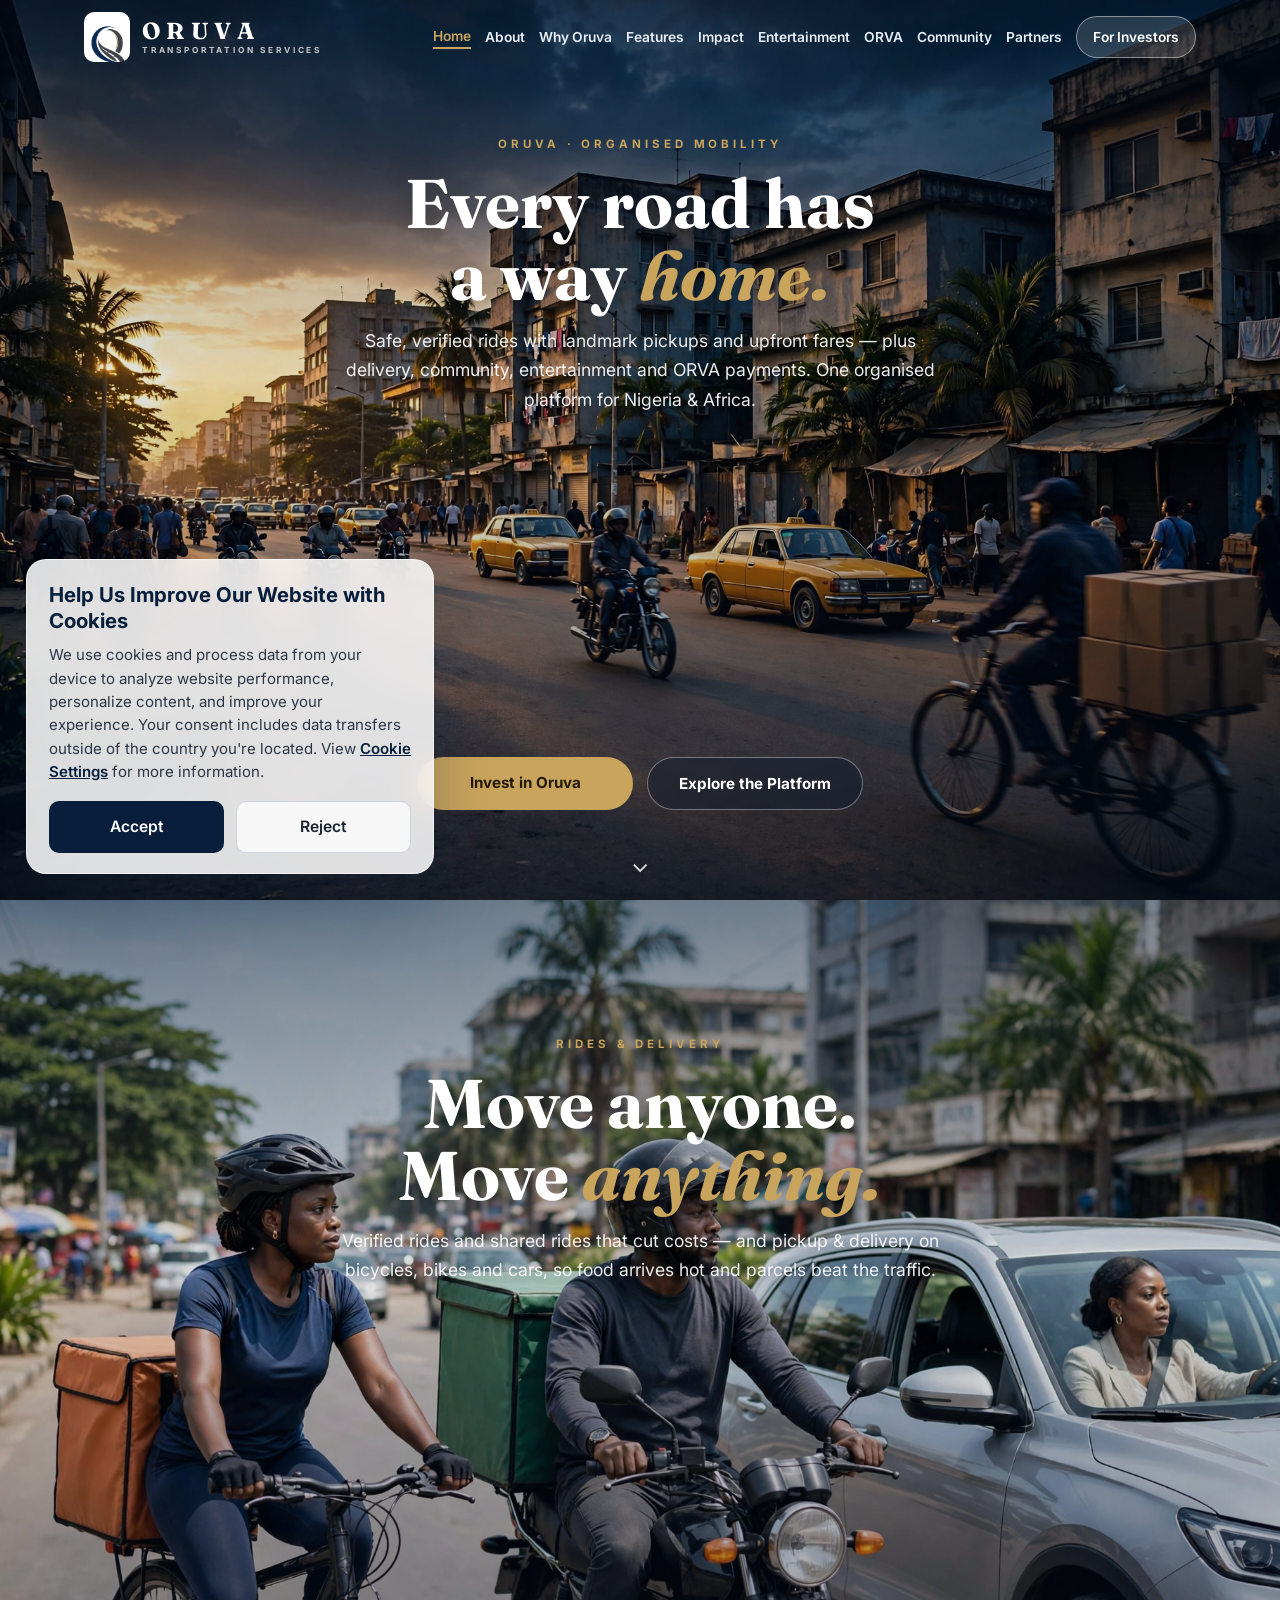
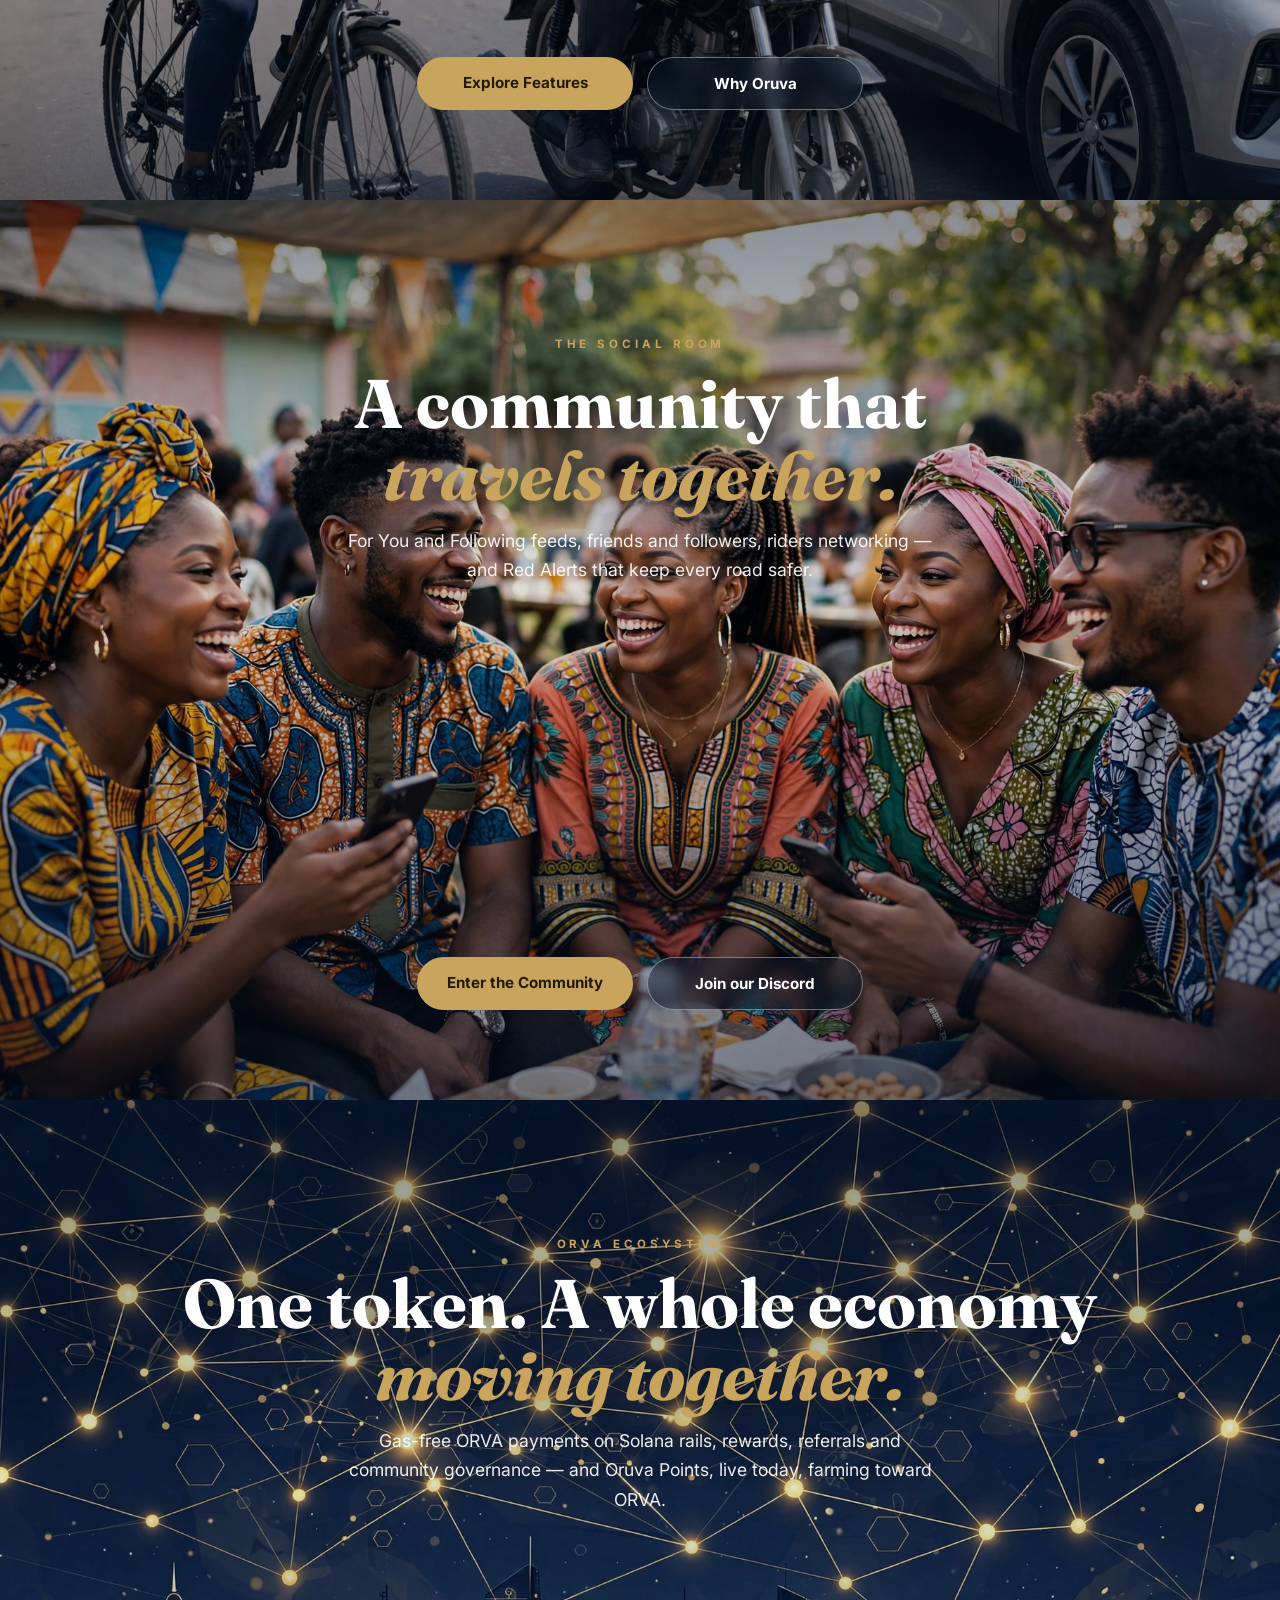
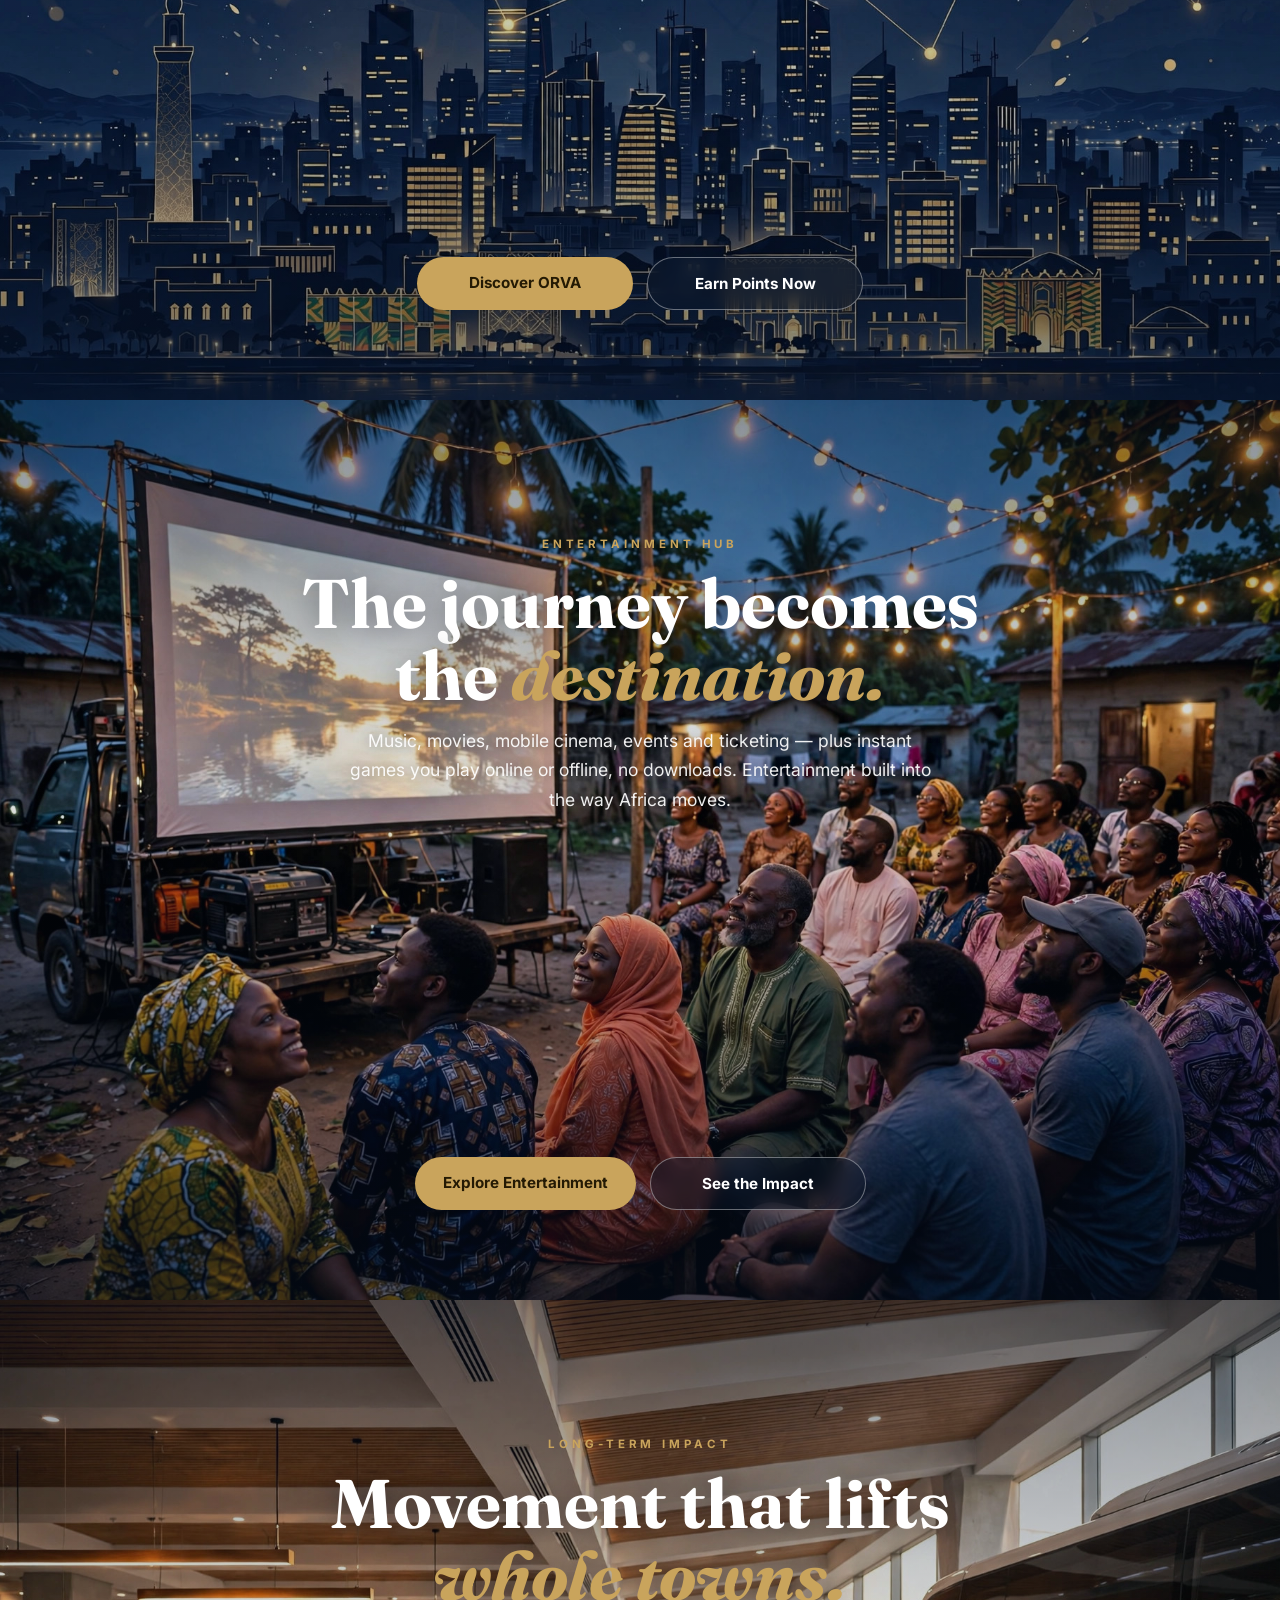
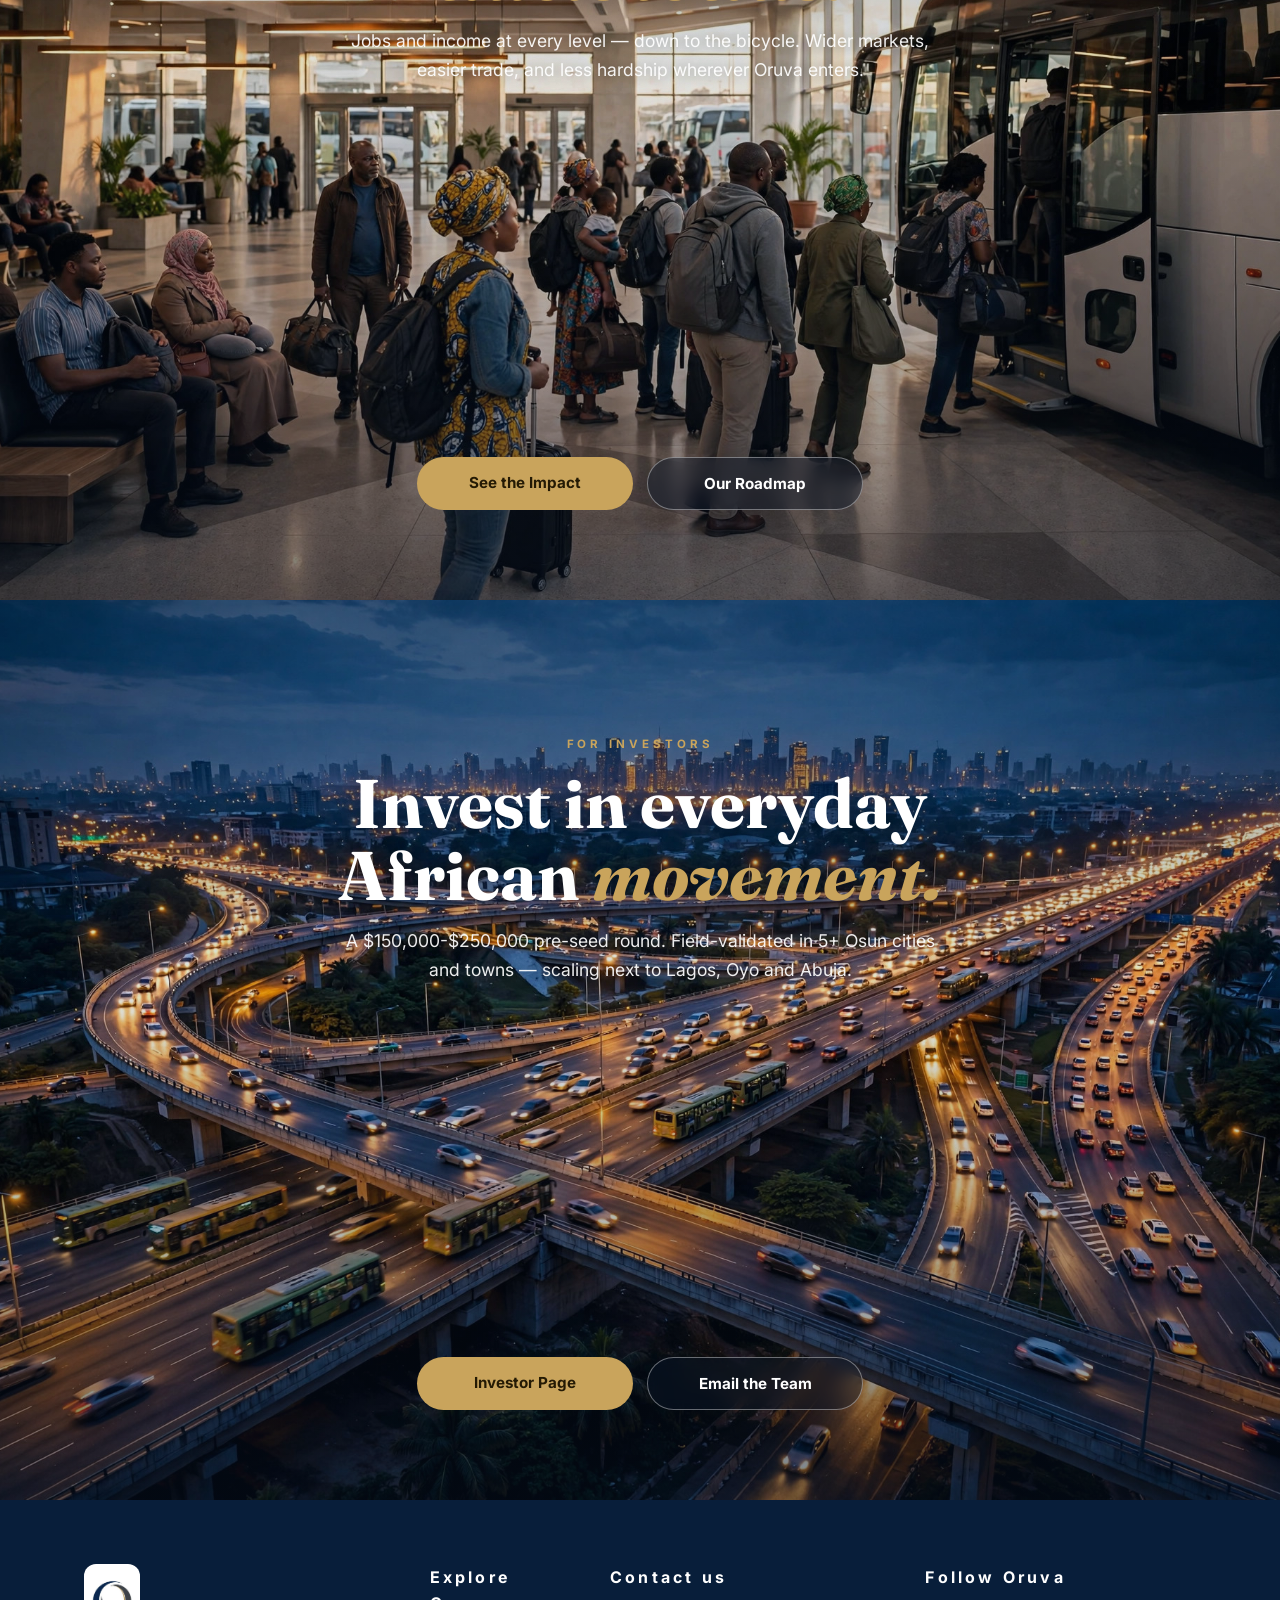
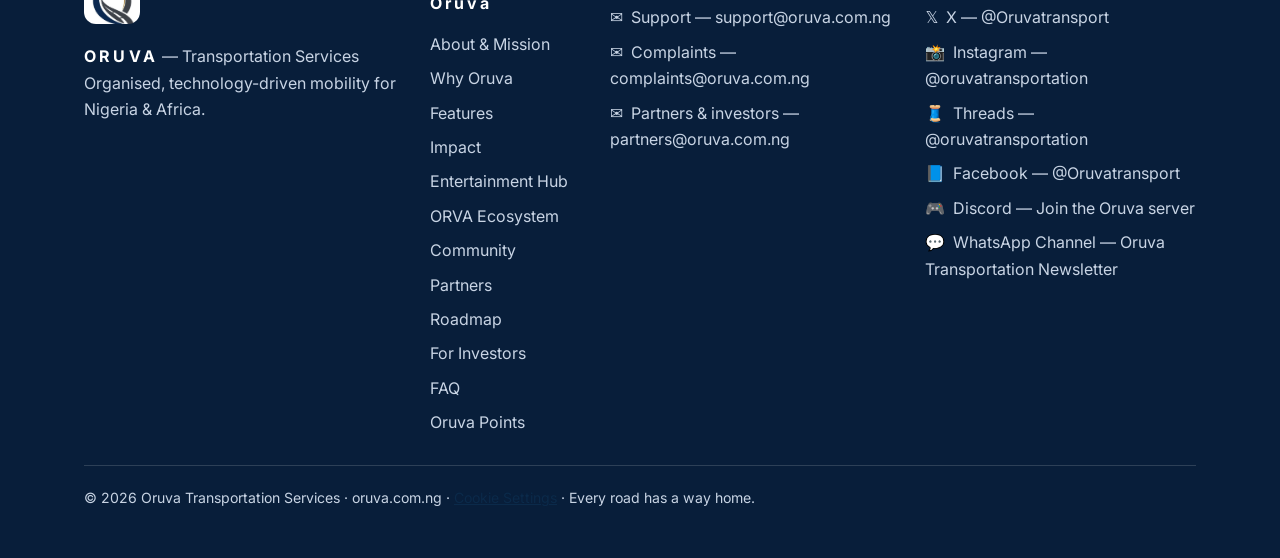
==== commit 2fdc9d2f: "Add WhatsApp Channel link to footer" ====
--- a/index.html
+++ b/index.html
@@ -18,25 +18,6 @@
 <link rel="preconnect" href="https://fonts.gstatic.com" crossorigin>
 <link href="https://fonts.googleapis.com/css2?family=Fraunces:opsz,wght@9..144,500;9..144,600;9..144,700&family=Inter:wght@400;500;600;700;800&display=swap" rel="stylesheet">
 <link rel="stylesheet" href="styles.css?v=5">
-<script type="application/ld+json">
-{
-  "@context": "https://schema.org",
-  "@type": "Organization",
-  "name": "Oruva Transportation Services",
-  "url": "https://oruva.com.ng/",
-  "logo": "https://oruva.com.ng/assets/oruva-logo.jpg",
-  "description": "Technology-driven mobility platform for Nigeria: verified rides with landmark pickups and upfront fares, pickup and delivery by bicycle, bike and car, and the ORVA ecosystem.",
-  "email": "support@oruva.com.ng",
-  "address": { "@type": "PostalAddress", "addressLocality": "Osogbo", "addressRegion": "Osun State", "addressCountry": "NG" },
-  "areaServed": "NG",
-  "sameAs": [
-    "https://www.instagram.com/oruvatransportation",
-    "https://www.threads.net/@oruvatransportation",
-    "https://x.com/Oruvatransport",
-    "https://www.facebook.com/Oruvatransport"
-  ]
-}
-</script>
 </head>
 <body class="tesla-home">
 <header class="site-header overlay" id="top">
@@ -152,6 +133,7 @@
       <a href="https://www.threads.net/@oruvatransportation" target="_blank" rel="noopener">🧵 &nbsp;Threads — @oruvatransportation</a>
       <a href="https://www.facebook.com/Oruvatransport" target="_blank" rel="noopener">📘 &nbsp;Facebook — @Oruvatransport</a>
       <a href="https://discord.gg/6G67trYsMw" target="_blank" rel="noopener">🎮 &nbsp;Discord — Join the Oruva server</a>
+      <a href="https://whatsapp.com/channel/0029VbE3f54E50Ui9ncfmH3p" target="_blank" rel="noopener">💬 &nbsp;WhatsApp Channel — Oruva Transportation Newsletter</a>
     </nav>
     <p class="footer-base">© 2026 Oruva Transportation Services · oruva.com.ng · <a href="#" data-cookie-settings>Cookie Settings</a> · Every road has a way home.</p>
   </div>
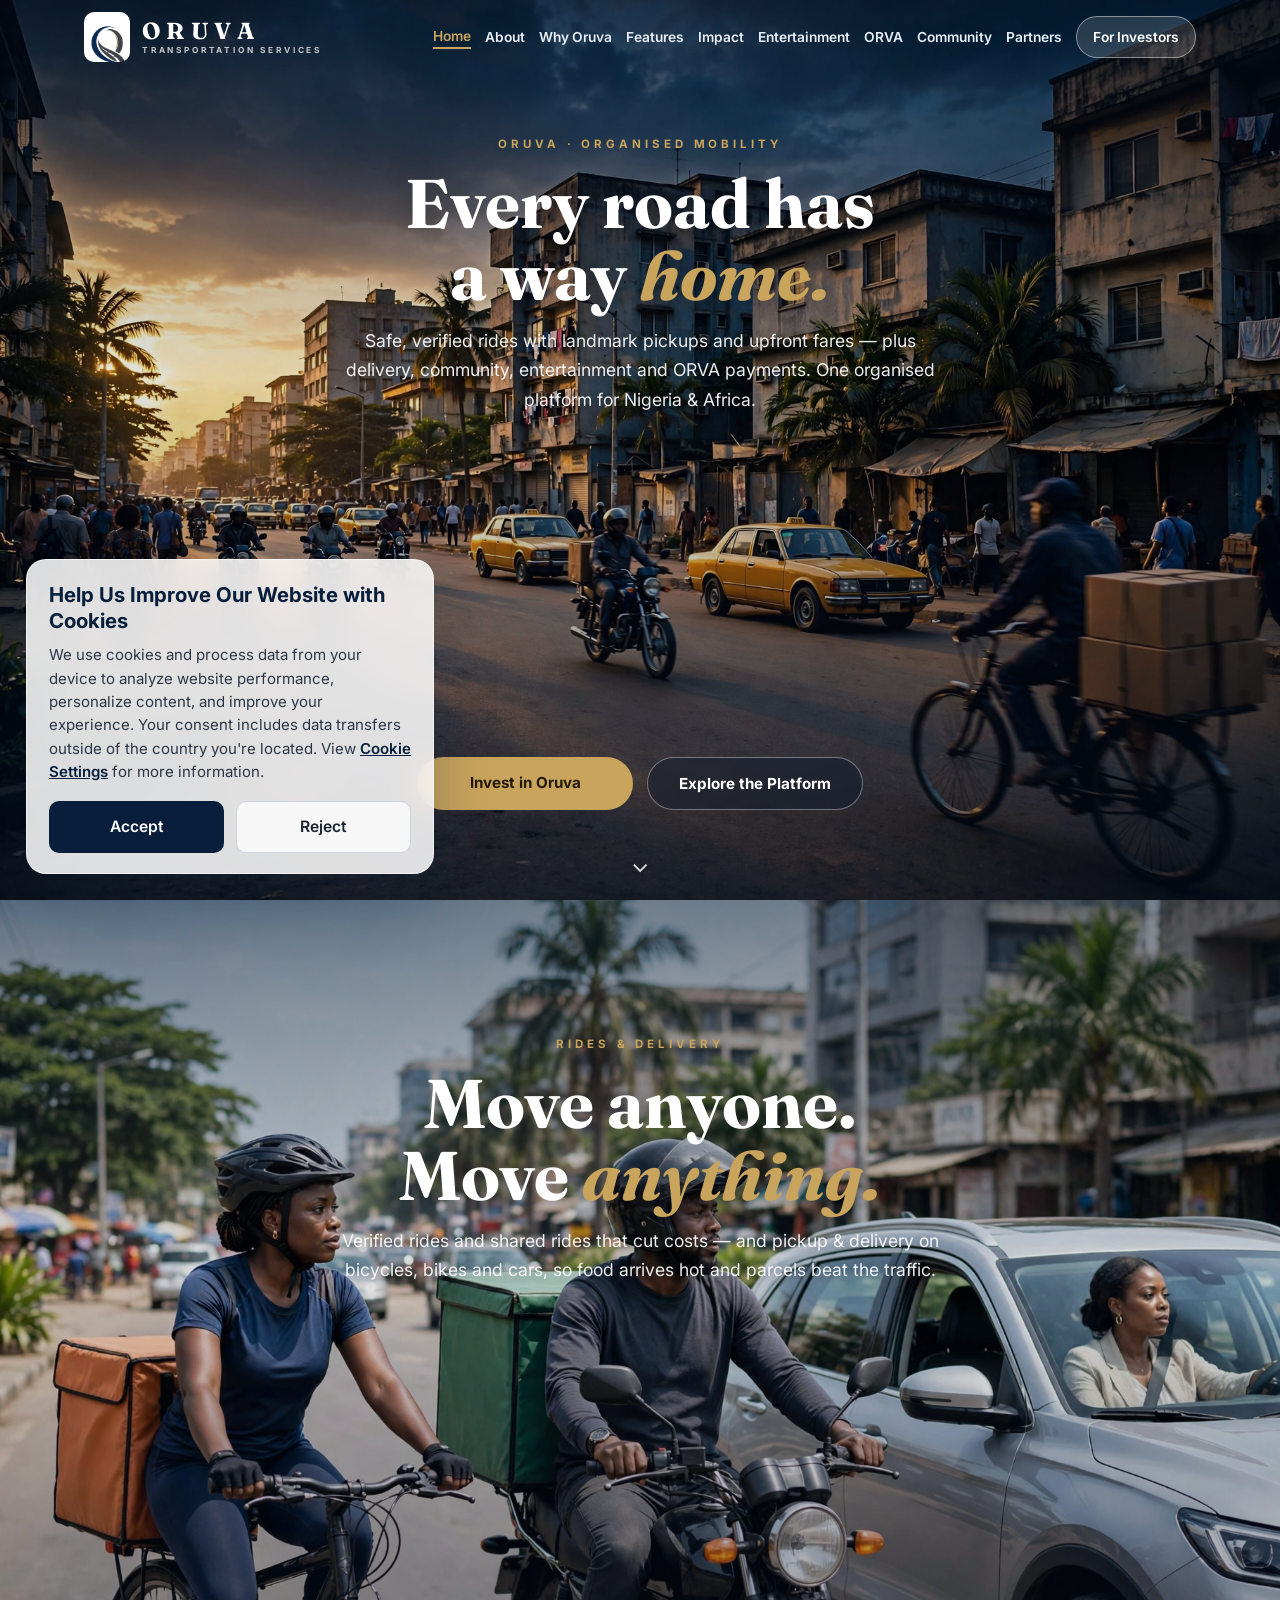
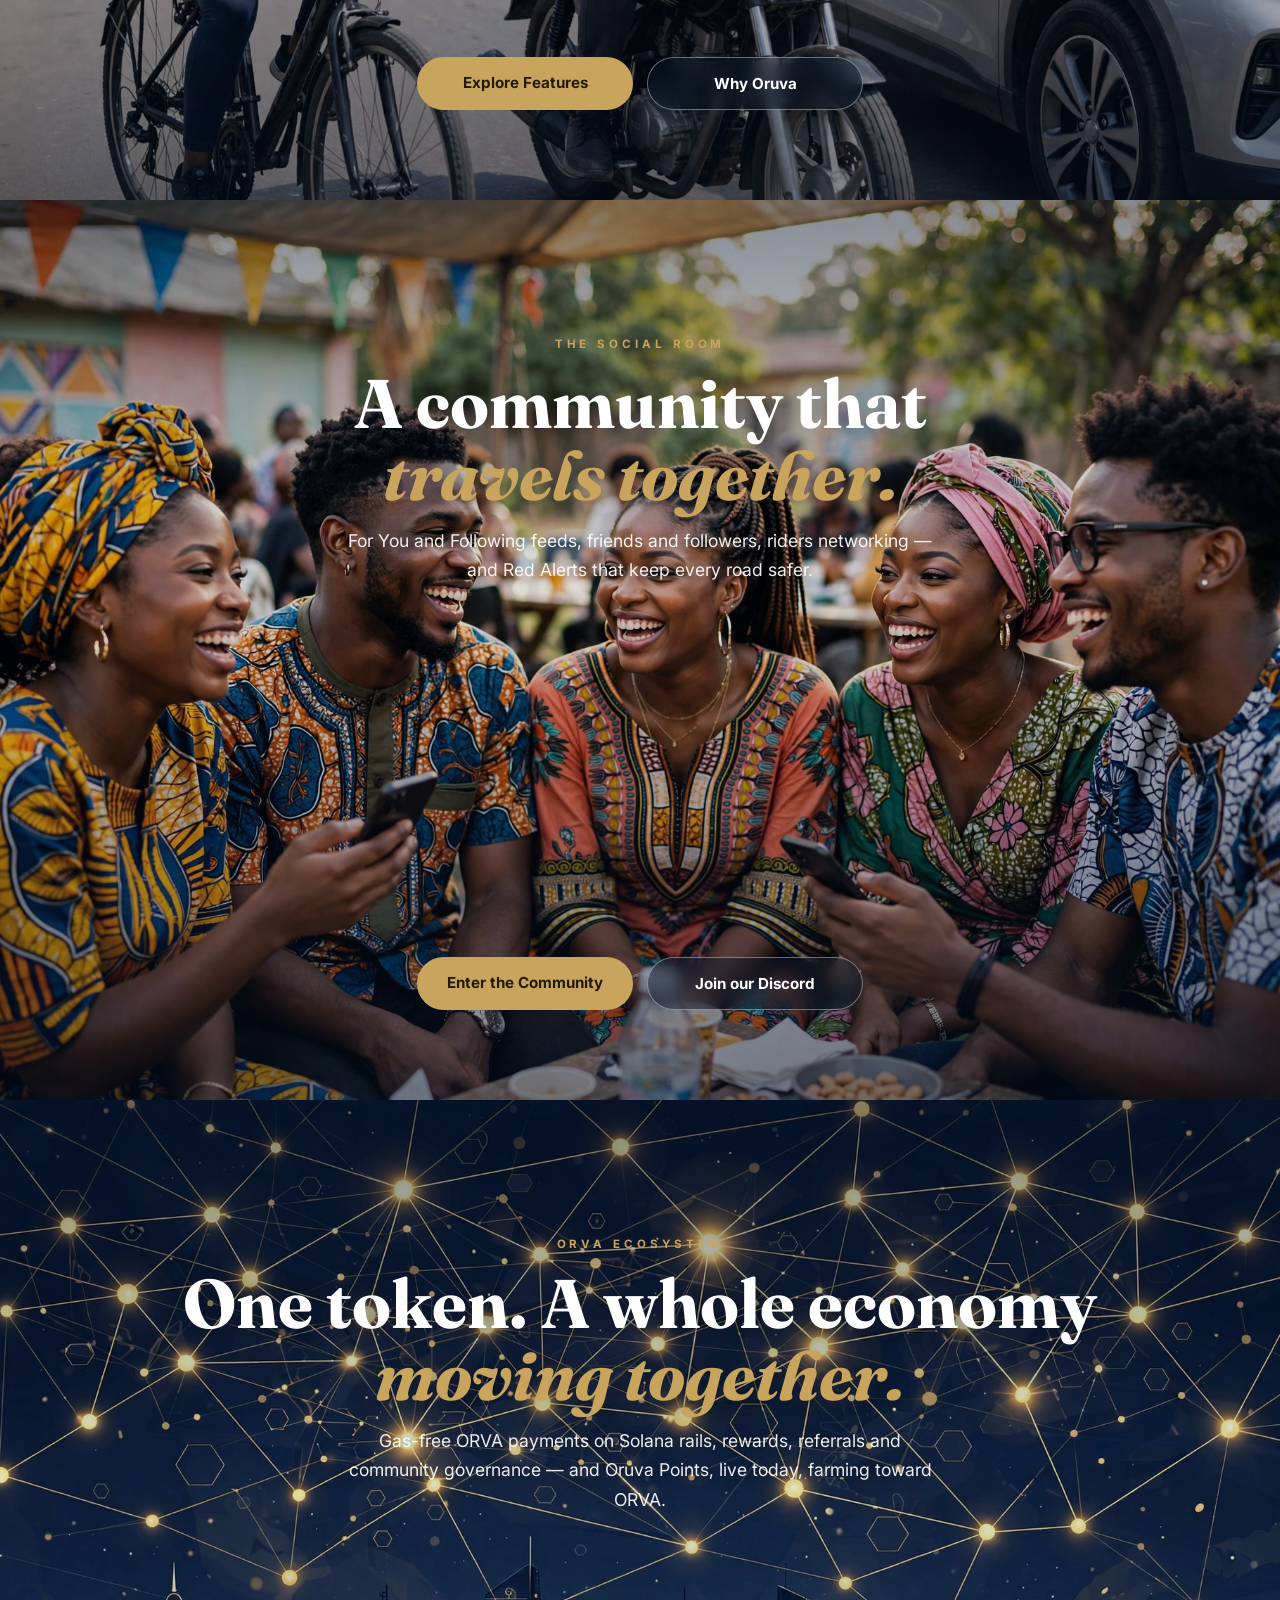
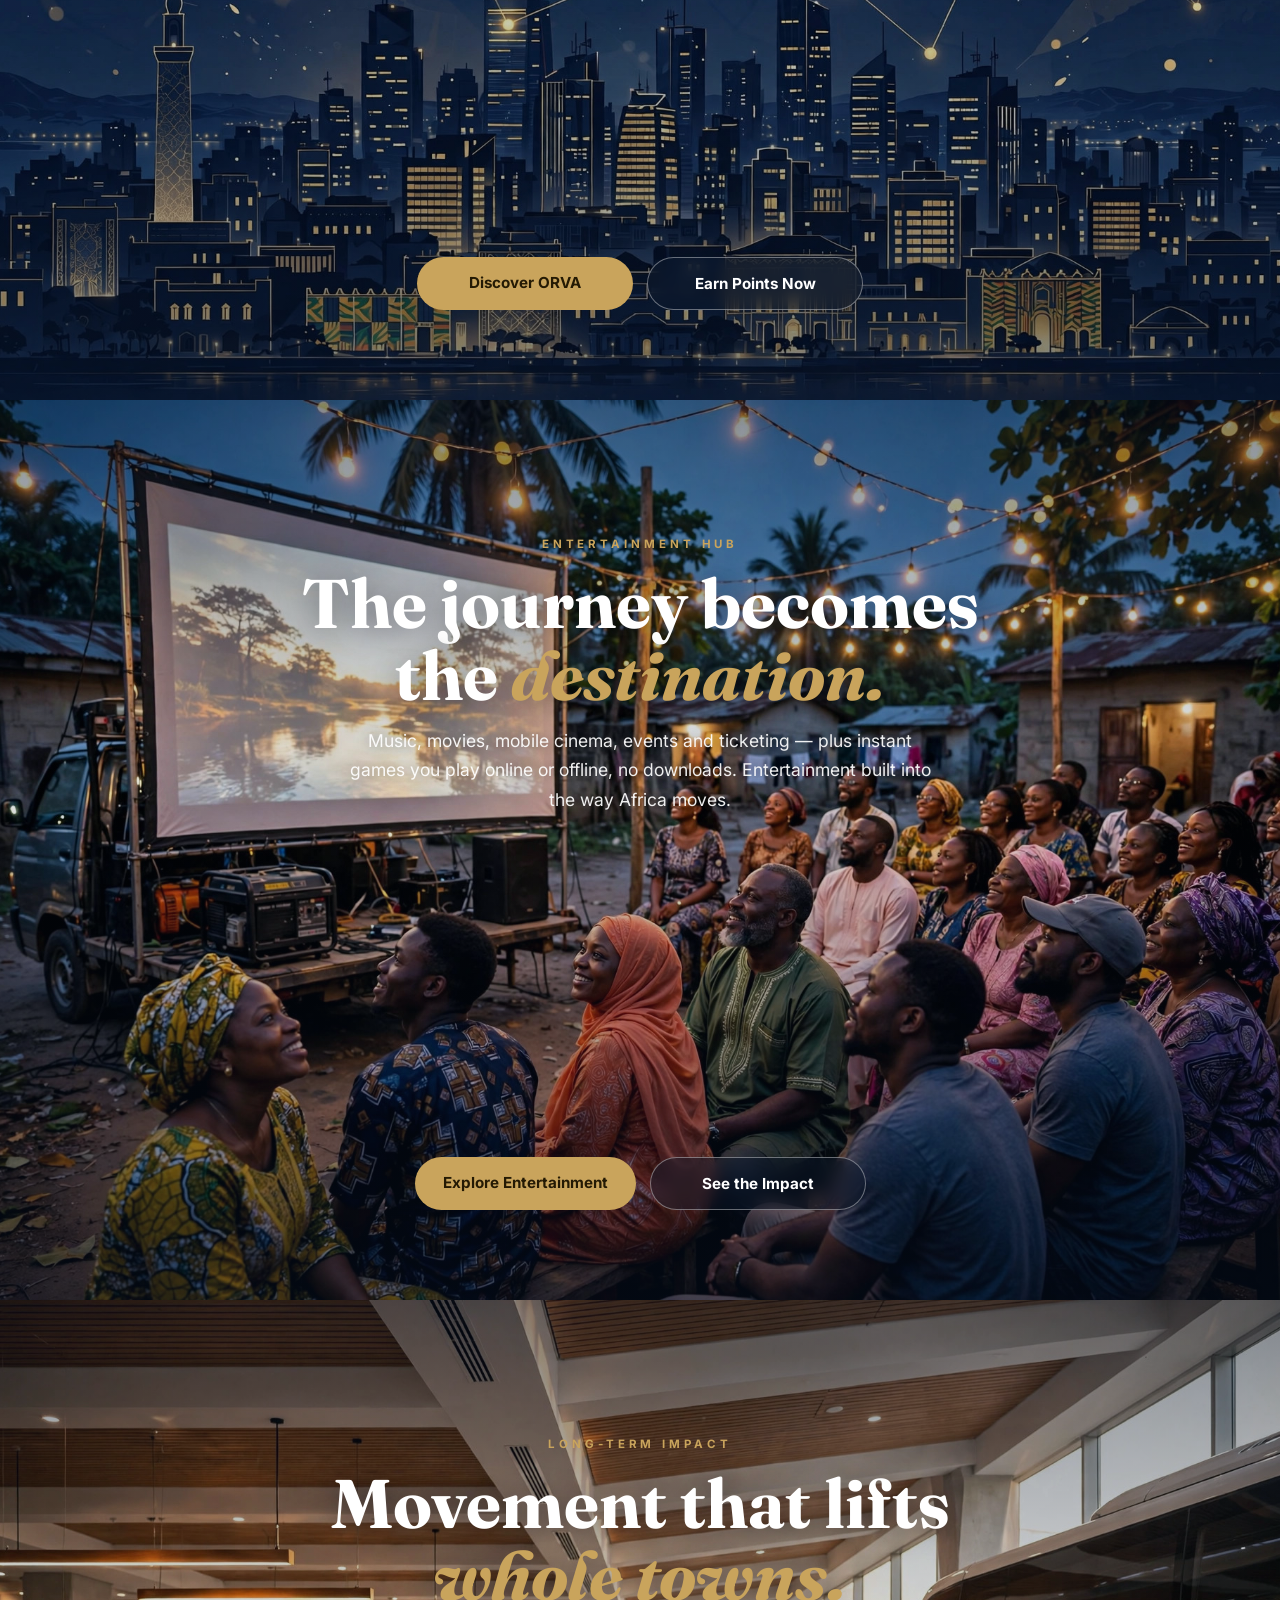
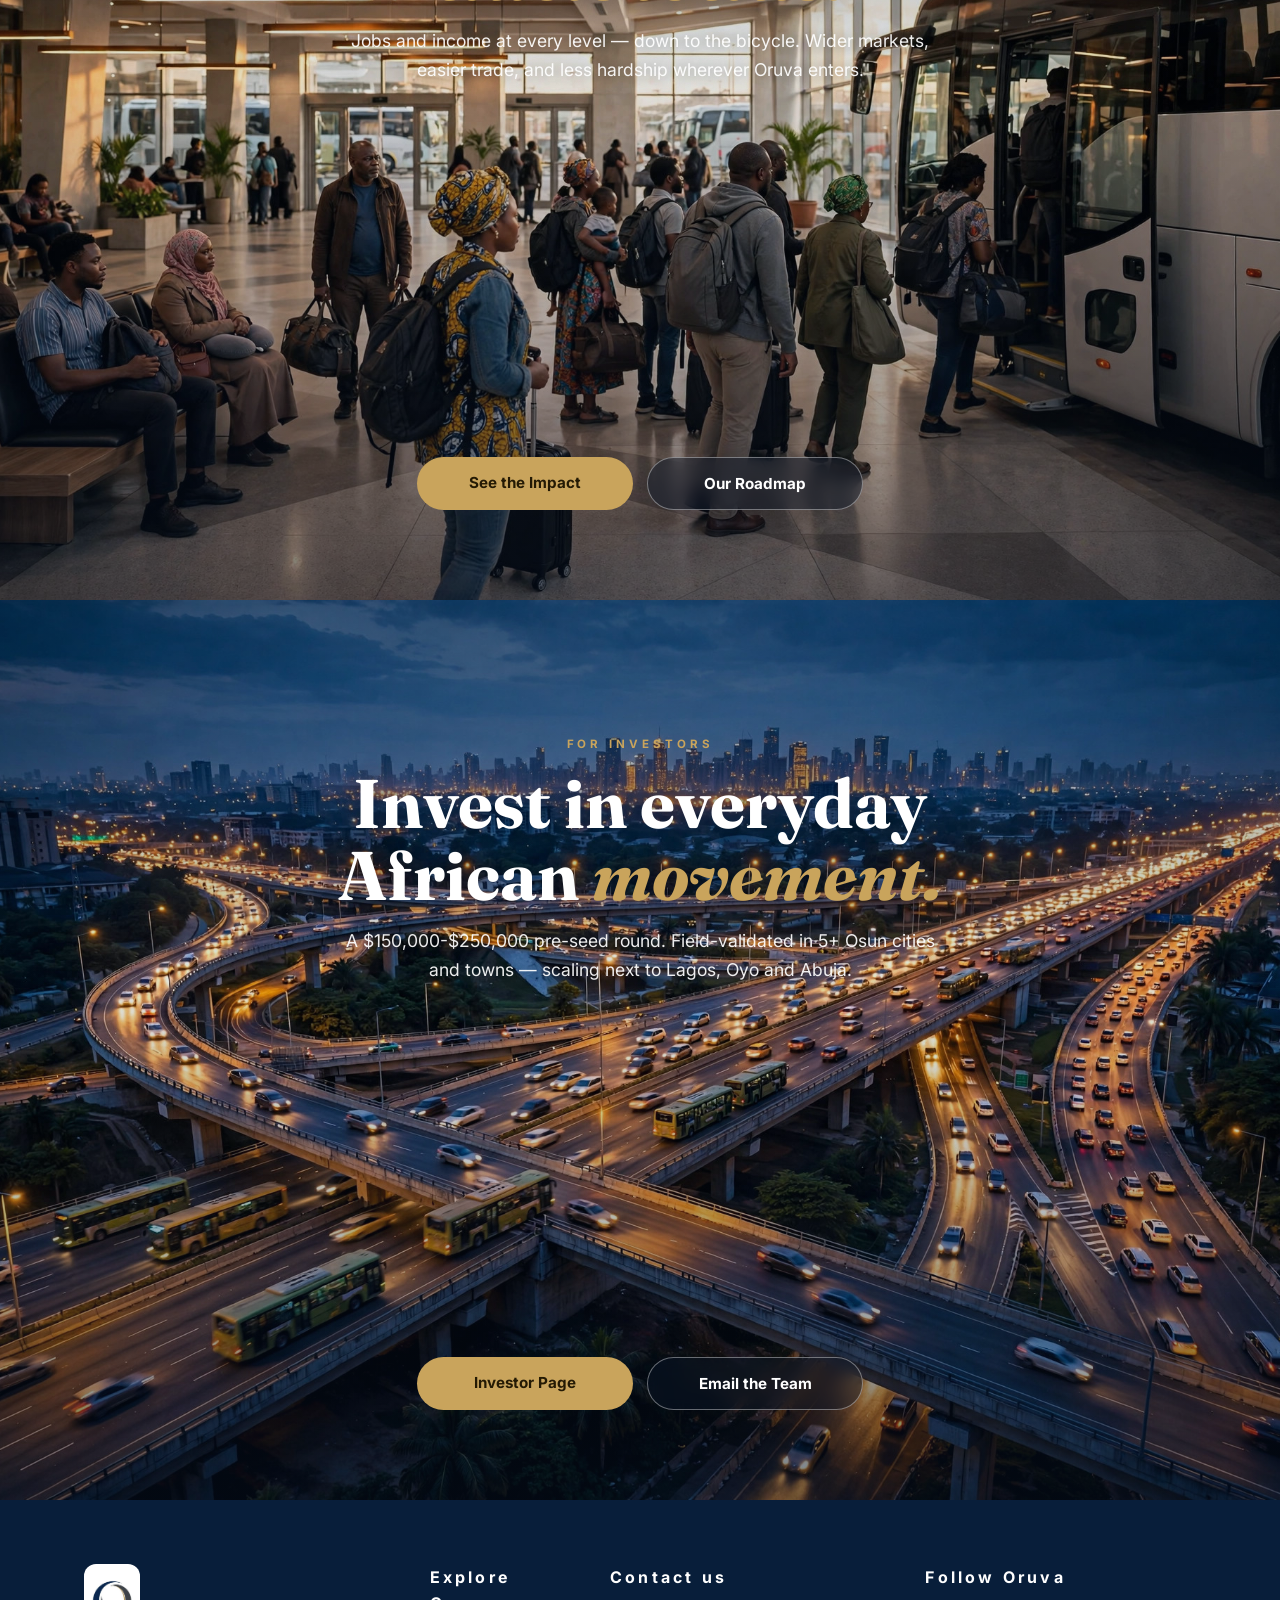
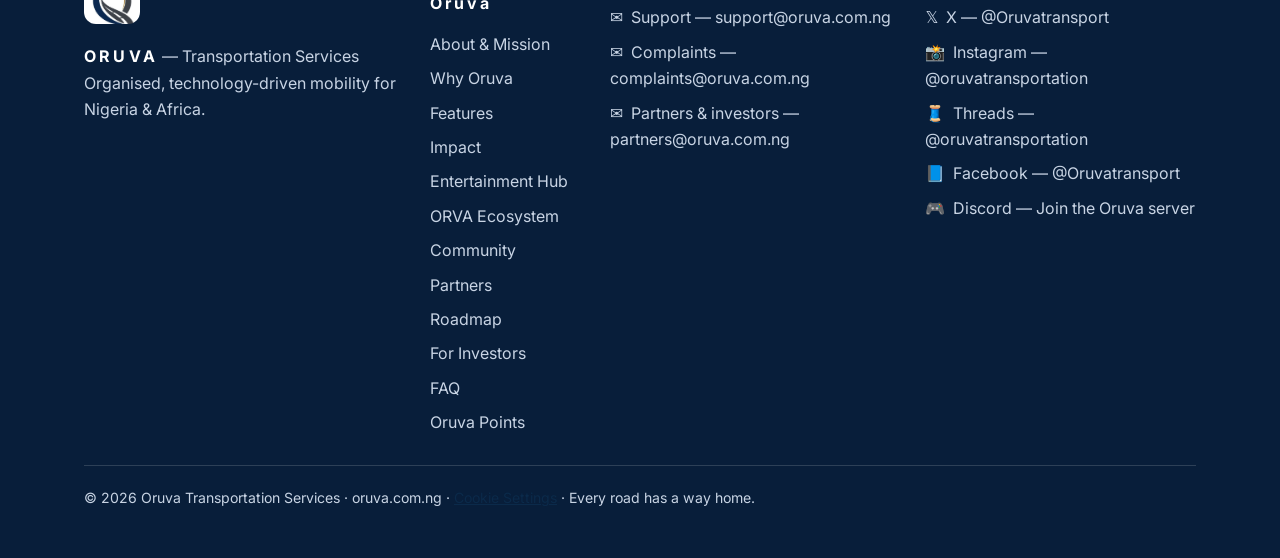
==== commit 8f91f95e: "Keep WhatsApp Channel linked from the newsletter site only" ====
--- a/index.html
+++ b/index.html
@@ -132,9 +132,8 @@
       <a href="https://www.instagram.com/oruvatransportation" target="_blank" rel="noopener">📸 &nbsp;Instagram — @oruvatransportation</a>
       <a href="https://www.threads.net/@oruvatransportation" target="_blank" rel="noopener">🧵 &nbsp;Threads — @oruvatransportation</a>
       <a href="https://www.facebook.com/Oruvatransport" target="_blank" rel="noopener">📘 &nbsp;Facebook — @Oruvatransport</a>
-      <a href="https://discord.gg/6G67trYsMw" target="_blank" rel="noopener">🎮 &nbsp;Discord — Join the Oruva server</a>
-      <a href="https://whatsapp.com/channel/0029VbE3f54E50Ui9ncfmH3p" target="_blank" rel="noopener">💬 &nbsp;WhatsApp Channel — Oruva Transportation Newsletter</a>
-    </nav>
+      <a href="https://discord.gg/6G67trYsMw" target="_blank" rel="noopener">🎮 &nbsp;Discord — Join the Oruva server</a> 
+</nav>
     <p class="footer-base">© 2026 Oruva Transportation Services · oruva.com.ng · <a href="#" data-cookie-settings>Cookie Settings</a> · Every road has a way home.</p>
   </div>
 </footer>
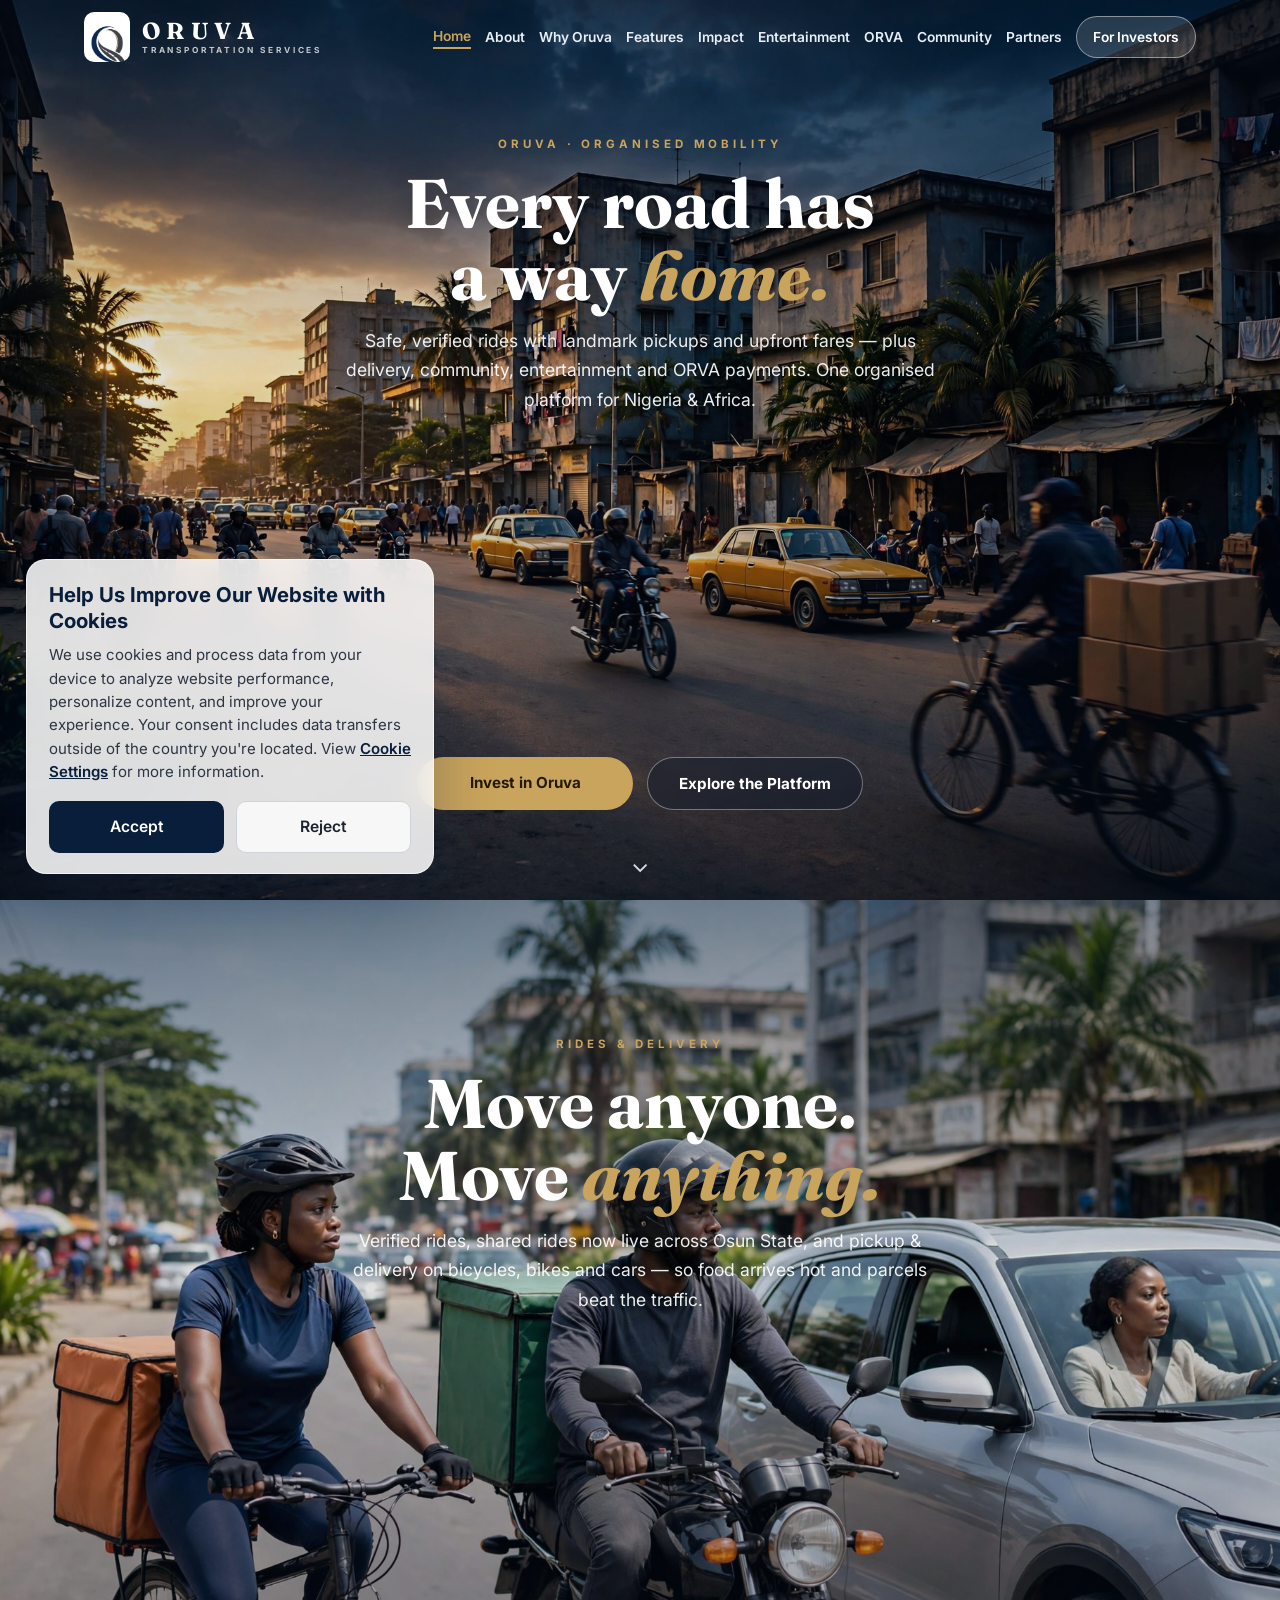
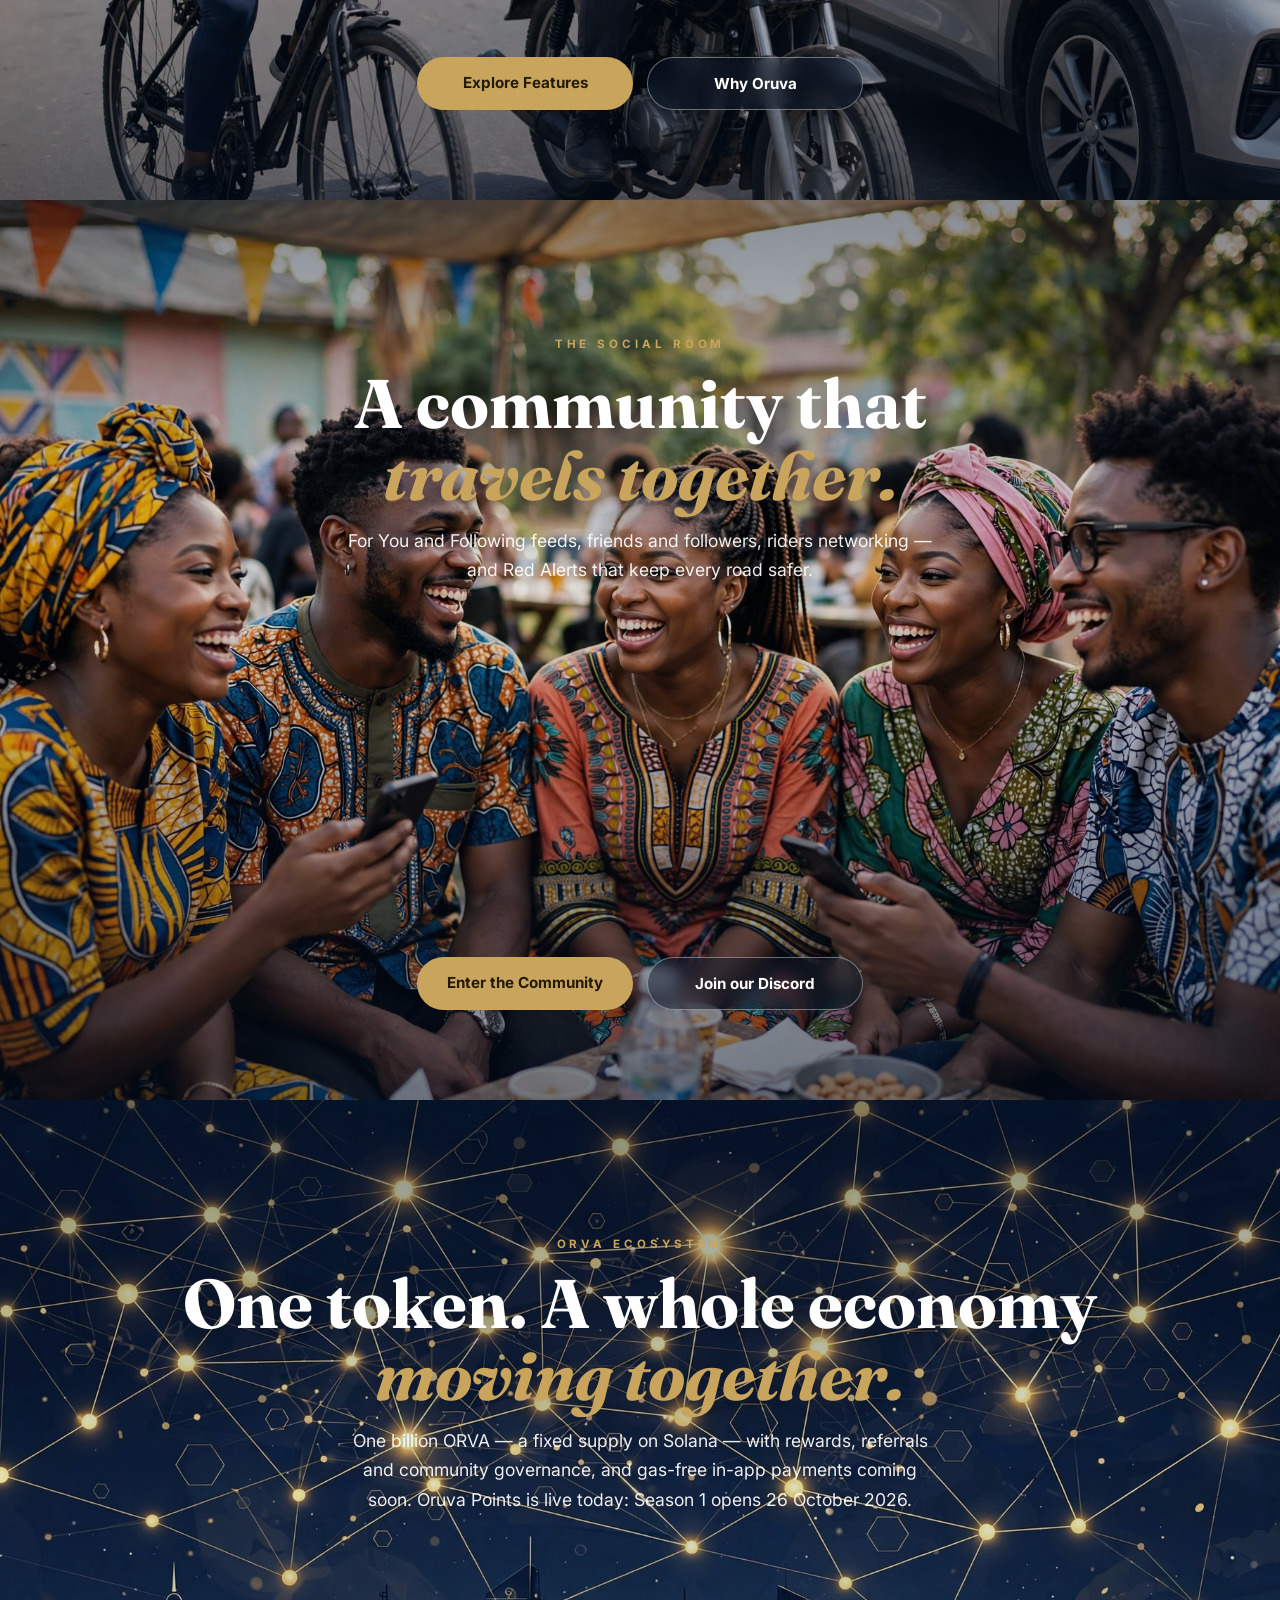
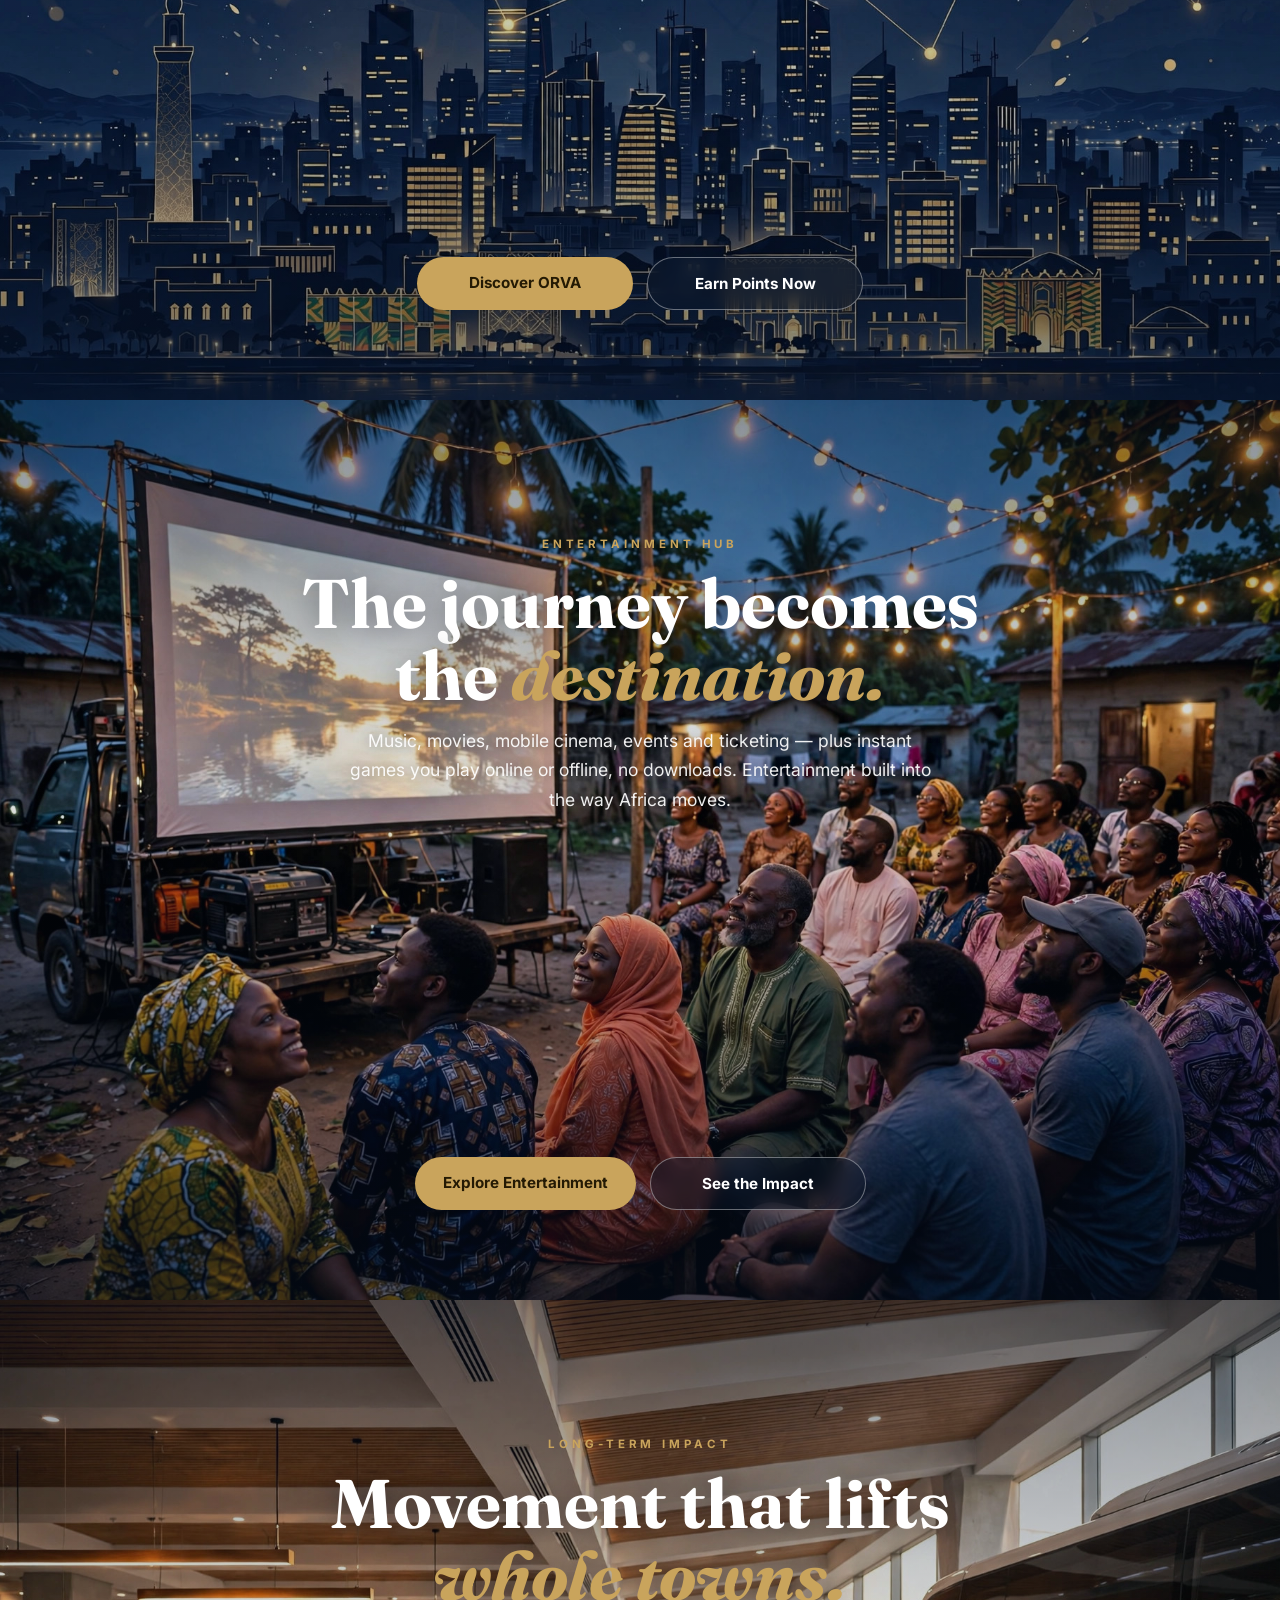
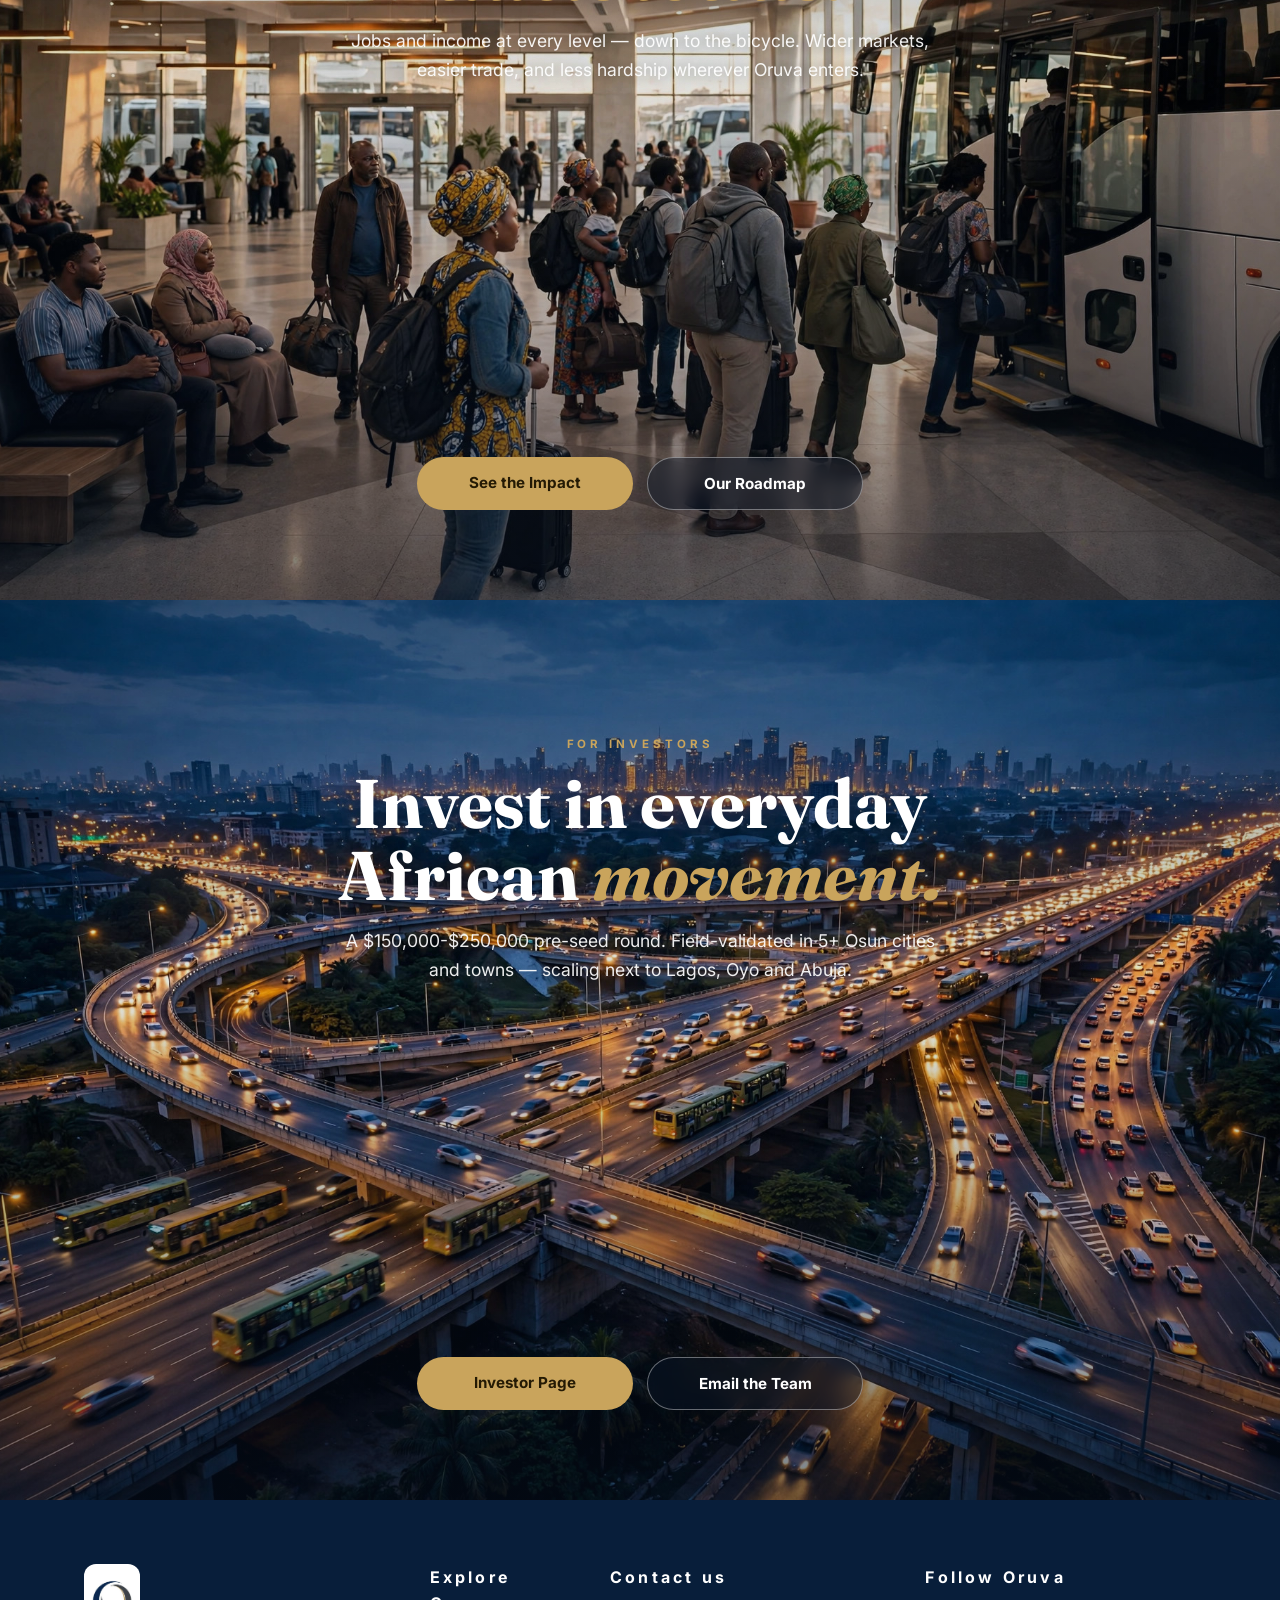
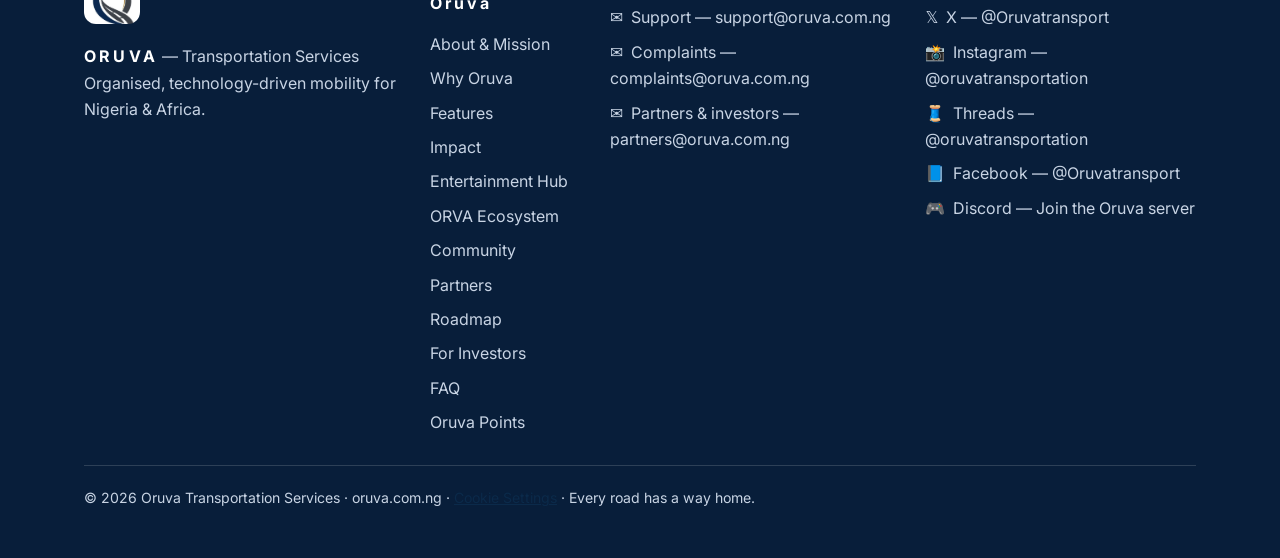
==== commit 9ba5a41d: "Update site content: platform status, differentiation sections, fare-honesty pledge, honest Coming S" ====
--- a/index.html
+++ b/index.html
@@ -4,12 +4,12 @@
 <meta charset="UTF-8">
 <meta name="viewport" content="width=device-width, initial-scale=1.0">
 <title>Oruva Transportation Services — Organised Mobility for Nigeria & Africa | oruva.com.ng</title>
-<meta name="description" content="Oruva is building the organised mobility ecosystem Nigeria deserves: safe verified rides, shared rides, landmark pickups, upfront fares, fiat and ORVA blockchain payments, an entertainment hub, rider community and real income opportunities for drivers and businesses.">
+<meta name="description" content="Oruva is building the organised mobility ecosystem Nigeria deserves: safe verified rides, shared rides live across Osun, landmark pickups, negotiated fares with no surge, Paystack payments, an entertainment hub, rider community and real income opportunities for drivers and businesses.">
 <link rel="canonical" href="https://oruva.com.ng/">
 <meta property="og:type" content="website">
 <meta property="og:site_name" content="Oruva Transportation Services">
 <meta property="og:title" content="Oruva Transportation Services — Organised Mobility for Nigeria & Africa | oruva.com.ng">
-<meta property="og:description" content="Oruva is building the organised mobility ecosystem Nigeria deserves: safe verified rides, shared rides, landmark pickups, upfront fares, fiat and ORVA blockchain payments, an entertainment hub, rider community and real income opportunities for drivers and businesses.">
+<meta property="og:description" content="Oruva is building the organised mobility ecosystem Nigeria deserves: safe verified rides, shared rides live across Osun, landmark pickups, negotiated fares with no surge, Paystack payments, an entertainment hub, rider community and real income opportunities for drivers and businesses.">
 <meta property="og:url" content="https://oruva.com.ng/">
 <meta property="og:image" content="https://oruva.com.ng/assets/oruva-logo.jpg">
 <meta name="twitter:card" content="summary_large_image">
@@ -17,7 +17,7 @@
 <link rel="preconnect" href="https://fonts.googleapis.com">
 <link rel="preconnect" href="https://fonts.gstatic.com" crossorigin>
 <link href="https://fonts.googleapis.com/css2?family=Fraunces:opsz,wght@9..144,500;9..144,600;9..144,700&family=Inter:wght@400;500;600;700;800&display=swap" rel="stylesheet">
-<link rel="stylesheet" href="styles.css?v=5">
+<link rel="stylesheet" href="styles.css?v=6">
 </head>
 <body class="tesla-home">
 <header class="site-header overlay" id="top">
@@ -56,7 +56,7 @@
     <div class="panel-top reveal">
       <p class="panel-eyebrow">Rides & Delivery</p>
       <h2>Move anyone.<br>Move <em>anything.</em></h2>
-      <p class="panel-sub">Verified rides and shared rides that cut costs — and pickup & delivery on bicycles, bikes and cars, so food arrives hot and parcels beat the traffic.</p>
+      <p class="panel-sub">Verified rides, shared rides now live across Osun State, and pickup & delivery on bicycles, bikes and cars — so food arrives hot and parcels beat the traffic.</p>
     </div>
     <div class="panel-actions reveal"><a class="pbtn pbtn-gold" href="features.html">Explore Features</a><a class="pbtn pbtn-glass" href="why-oruva.html">Why Oruva</a></div>
   </section>
@@ -74,7 +74,7 @@
     <div class="panel-top reveal">
       <p class="panel-eyebrow">ORVA Ecosystem</p>
       <h2>One token. A whole economy<br><em>moving together.</em></h2>
-      <p class="panel-sub">Gas-free ORVA payments on Solana rails, rewards, referrals and community governance — and Oruva Points, live today, farming toward ORVA.</p>
+      <p class="panel-sub">One billion ORVA — a fixed supply on Solana — with rewards, referrals and community governance, and gas-free in-app payments coming soon. Oruva Points is live today: Season 1 opens 26 October 2026.</p>
     </div>
     <div class="panel-actions reveal"><a class="pbtn pbtn-gold" href="orva.html">Discover ORVA</a><a class="pbtn pbtn-glass" href="https://points.oruva.com.ng">Earn Points Now</a></div>
   </section>
@@ -132,8 +132,8 @@
       <a href="https://www.instagram.com/oruvatransportation" target="_blank" rel="noopener">📸 &nbsp;Instagram — @oruvatransportation</a>
       <a href="https://www.threads.net/@oruvatransportation" target="_blank" rel="noopener">🧵 &nbsp;Threads — @oruvatransportation</a>
       <a href="https://www.facebook.com/Oruvatransport" target="_blank" rel="noopener">📘 &nbsp;Facebook — @Oruvatransport</a>
-      <a href="https://discord.gg/6G67trYsMw" target="_blank" rel="noopener">🎮 &nbsp;Discord — Join the Oruva server</a> 
-</nav>
+      <a href="https://discord.gg/6G67trYsMw" target="_blank" rel="noopener">🎮 &nbsp;Discord — Join the Oruva server</a>
+    </nav>
     <p class="footer-base">© 2026 Oruva Transportation Services · oruva.com.ng · <a href="#" data-cookie-settings>Cookie Settings</a> · Every road has a way home.</p>
   </div>
 </footer>
--- a/styles.css
+++ b/styles.css
@@ -65,6 +65,8 @@
 .cards-3{grid-template-columns:repeat(3,1fr)}
 .card{background:var(--card);border:1px solid var(--line);border-radius:var(--radius);padding:26px;box-shadow:0 6px 24px rgba(8,30,58,.05)}
 .card .icon{font-size:1.5rem;display:block;margin-bottom:10px}
+.cs-tag{display:inline-block;font-family:Inter,sans-serif;font-size:.68rem;font-weight:800;letter-spacing:.14em;text-transform:uppercase;color:var(--gold-dark);background:#f4ead3;border:1px solid var(--gold);border-radius:999px;padding:3px 10px;margin-bottom:12px}
+.live-tag{display:inline-block;font-family:Inter,sans-serif;font-size:.68rem;font-weight:800;letter-spacing:.14em;text-transform:uppercase;color:#1e6b34;background:#e2f2e6;border:1px solid #57a773;border-radius:999px;padding:3px 10px;margin-bottom:12px}
 .dark-card{background:rgba(255,255,255,.06);border-color:rgba(255,255,255,.16);color:#e9eef5}
 .dark-card p{color:#c8d4e4}
 
